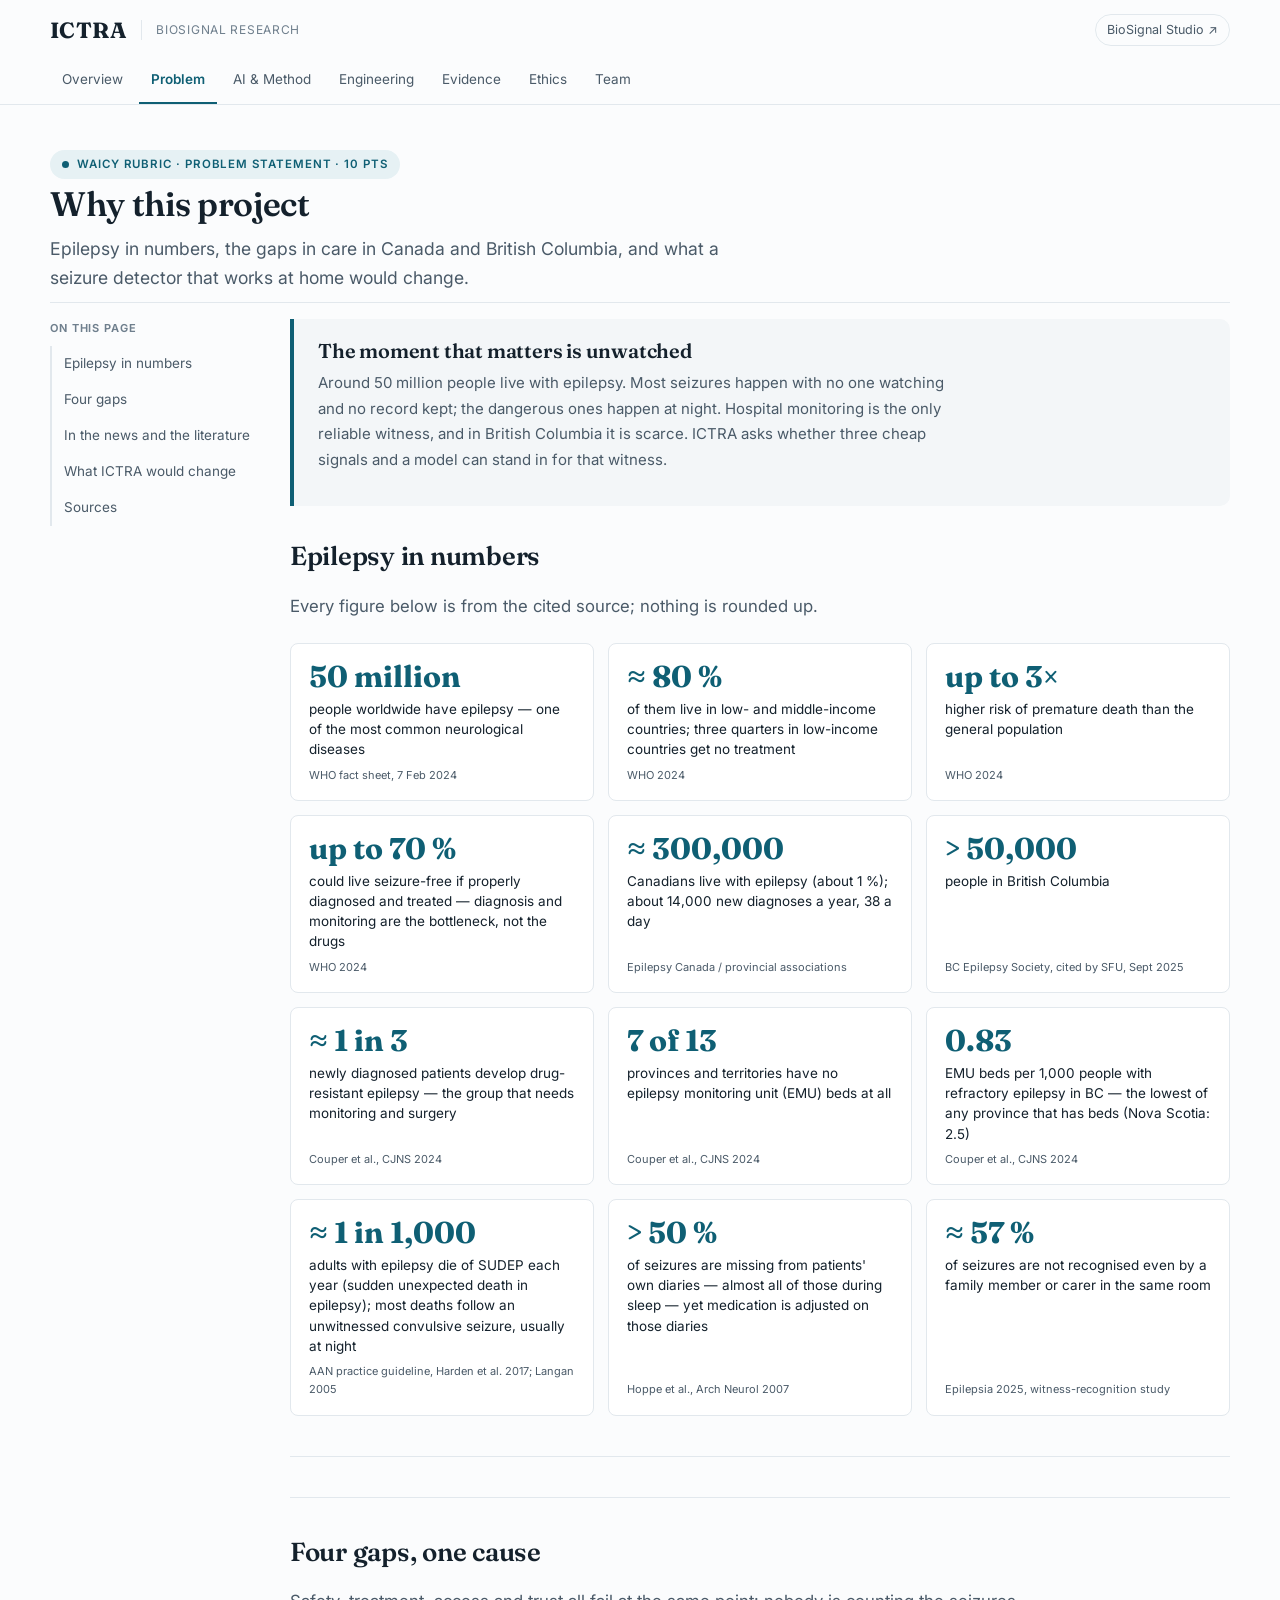
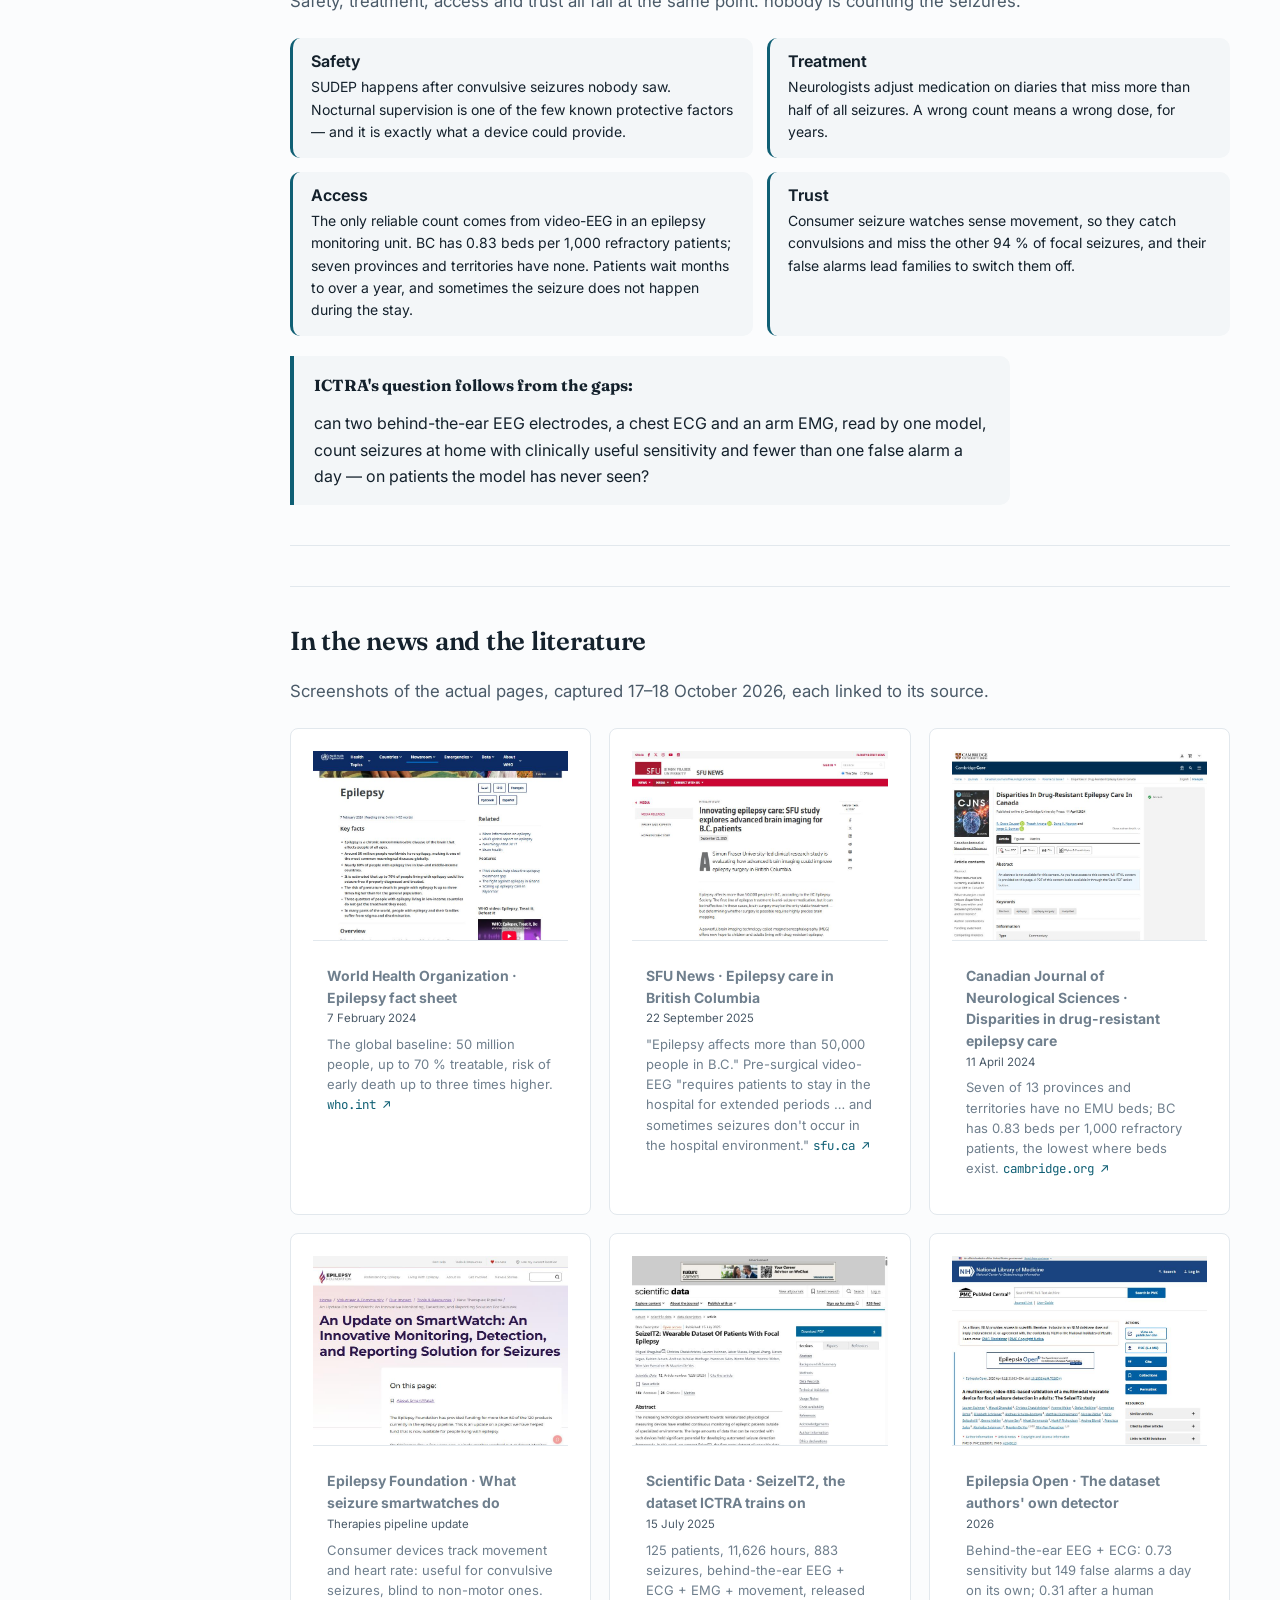
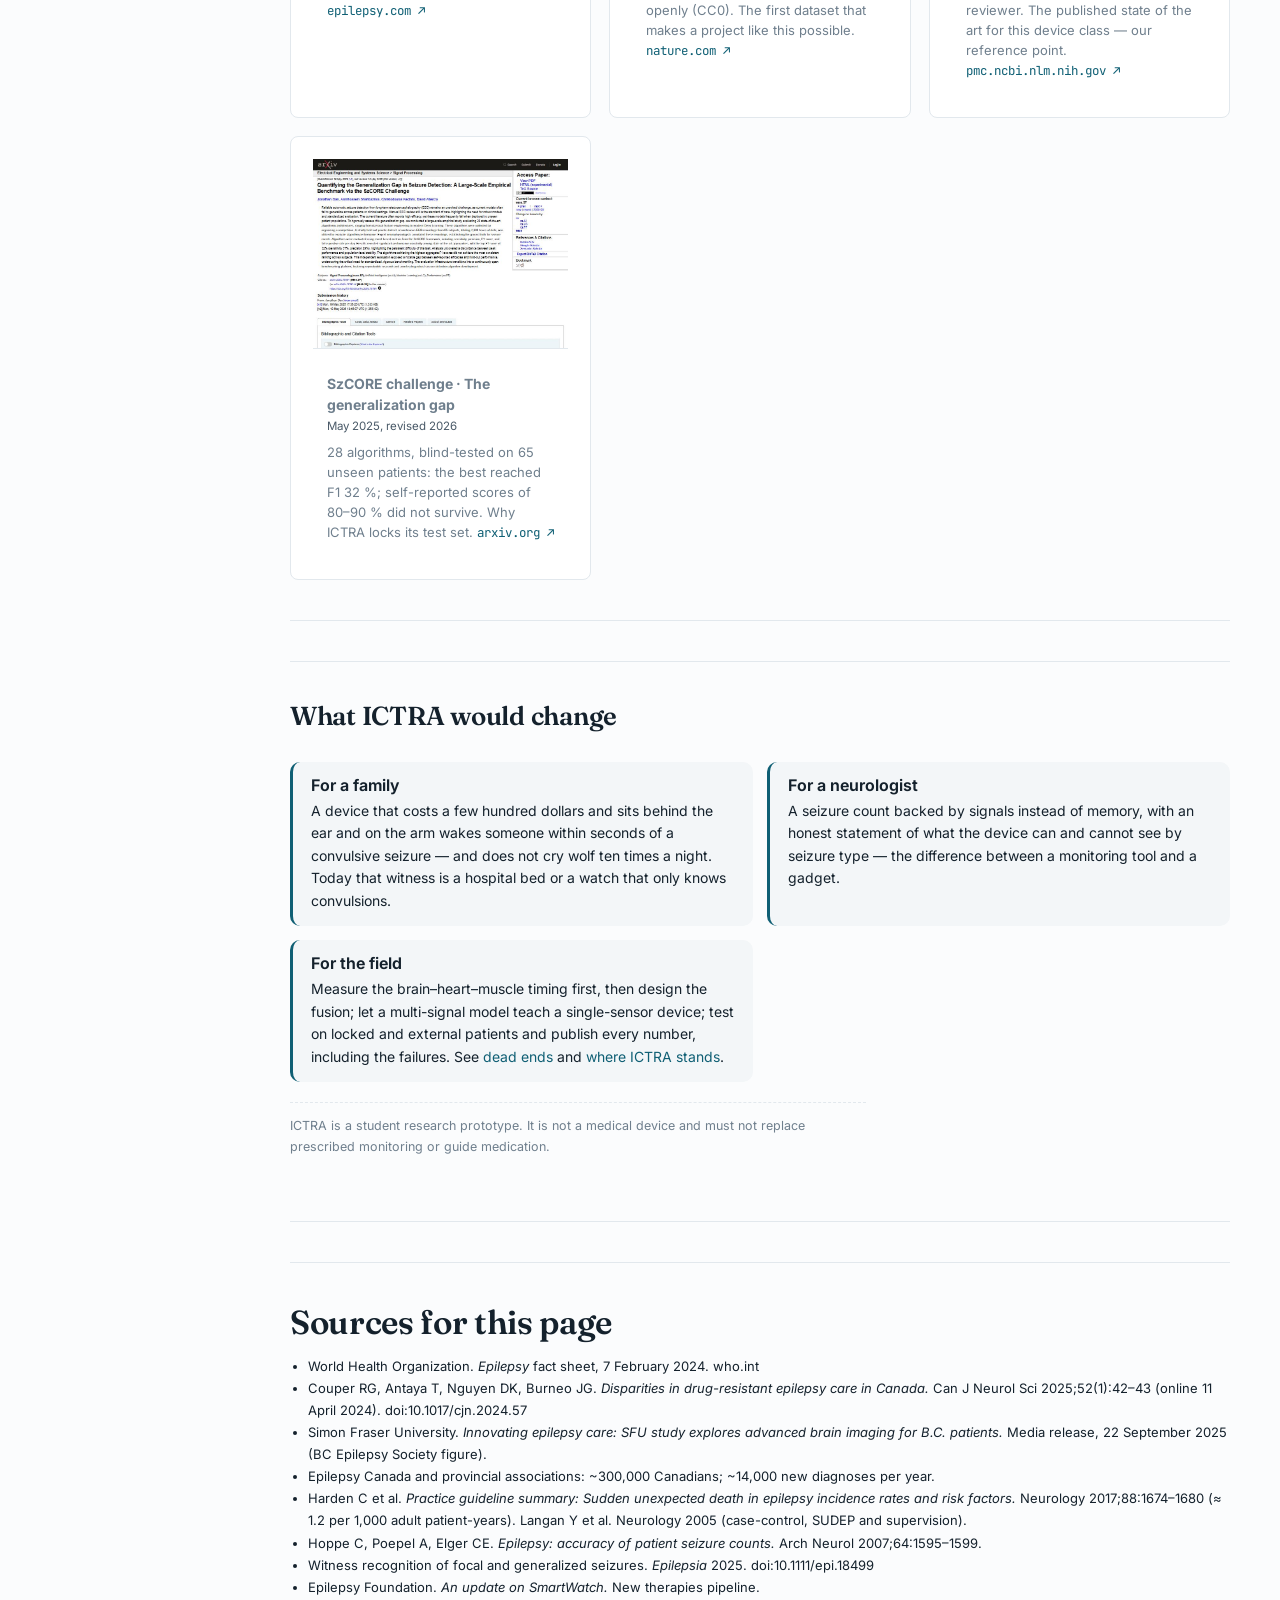
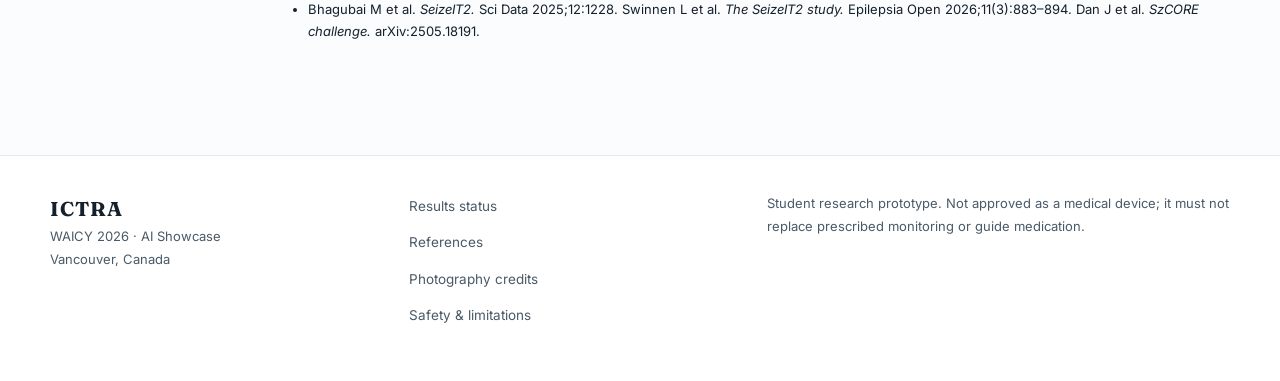
==== background.html @ e7a68065 "ICTRA research site - 18 Oct 2026" ====
<!doctype html><html lang="en" data-theme="light"><head><meta charset="utf-8"><meta name="viewport" content="width=device-width,initial-scale=1"><title>Background | ICTRA Research</title><meta name="description" content="Epilepsy in numbers, the gaps in care, and why a student team built a wearable seizure detector."><link rel="stylesheet" href="source.css"><link rel="stylesheet" href="research-layout.css?v=20261018b"><link rel="preconnect" href="https://fonts.googleapis.com"><link rel="preconnect" href="https://fonts.gstatic.com" crossorigin><link rel="stylesheet" href="https://fonts.googleapis.com/css2?family=Fraunces:opsz,wght@9..144,500;9..144,600;9..144,700&family=Inter:wght@400;500;600;700&family=JetBrains+Mono:wght@400;500&display=swap"><link rel="stylesheet" href="ictra-theme.css?v=20261018b"><link rel="icon" href="data:image/svg+xml,%3Csvg xmlns=%27http://www.w3.org/2000/svg%27 viewBox=%270 0 32 32%27%3E%3Crect width=%2732%27 height=%2732%27 rx=%276%27 fill=%27%230d6c86%27/%3E%3Cpolyline points=%274,18 9,18 12,10 15,24 18,14 21,18 28,18%27 fill=%27none%27 stroke=%27%23fff%27 stroke-width=%272.4%27 stroke-linejoin=%27round%27 stroke-linecap=%27round%27/%3E%3C/svg%3E"><meta name="theme-color" content="#0d6c86"><meta property="og:title" content="Background | ICTRA Research"><meta property="og:description" content="Epilepsy in numbers, the gaps in care, and why a student team built a wearable seizure detector."><meta property="og:type" content="website"></head><body><a class="skip-link" href="#main">Skip to content</a><header class="site-header"><div class="site-wrap masthead"><a href="index.html" class="site-brand">ICTRA<span>Biosignal Research</span></a><a class="repo-link" href="https://github.com/AICAllenZhou/biosignal-studio" target="_blank" rel="noopener">BioSignal Studio ↗</a><button class="menu-toggle" aria-expanded="false" aria-controls="primary-nav">Menu</button></div><nav id="primary-nav" class="primary-nav" aria-label="Main navigation"><div class="site-wrap"><a href="index.html">Overview</a><a href="background.html" aria-current="page">Problem</a><a href="science.html">AI & Method</a><a href="system.html">Engineering</a><a href="evidence.html">Evidence</a><a href="safety.html">Ethics</a><a href="team.html">Team</a></div></nav></header><main id="main"><div class="site-wrap page-heading"><div class="breadcrumb"><a href="index.html">ICTRA</a> / Background</div><span class="rubric-tag">WAICY rubric · Problem Statement · 10 pts</span><h1>Why this project</h1><p>Epilepsy in numbers, the gaps in care in Canada and British Columbia, and what a seizure detector that works at home would change.</p></div>
<div class="site-wrap document-layout"><aside class="contents"><nav aria-label="On this page"><p>On this page</p><a href="#numbers">Epilepsy in numbers</a><a href="#gaps">Four gaps</a><a href="#news">In the news and the literature</a><a href="#meaning">What ICTRA would change</a><a href="#bg-sources">Sources</a></nav></aside>
<div class="document-content">
<aside class="page-brief"><h2>The moment that matters is unwatched</h2><p>Around 50 million people live with epilepsy. Most seizures happen with no one watching and no record kept; the dangerous ones happen at night. Hospital monitoring is the only reliable witness, and in British Columbia it is scarce. ICTRA asks whether three cheap signals and a model can stand in for that witness.</p></aside>

<section class="research-section" id="numbers"><div class="wrap">
<div class="sec-head"><h2>Epilepsy in numbers</h2><p class="lead">Every figure below is from the cited source; nothing is rounded up.</p></div>
<div class="bg-stats">
<div class="bg-stat"><b>50 million</b><span>people worldwide have epilepsy — one of the most common neurological diseases</span><small>WHO fact sheet, 7 Feb 2024</small></div>
<div class="bg-stat"><b>≈ 80 %</b><span>of them live in low- and middle-income countries; three quarters in low-income countries get no treatment</span><small>WHO 2024</small></div>
<div class="bg-stat"><b>up to 3×</b><span>higher risk of premature death than the general population</span><small>WHO 2024</small></div>
<div class="bg-stat"><b>up to 70 %</b><span>could live seizure-free if properly diagnosed and treated — diagnosis and monitoring are the bottleneck, not the drugs</span><small>WHO 2024</small></div>
<div class="bg-stat"><b>≈ 300,000</b><span>Canadians live with epilepsy (about 1 %); about 14,000 new diagnoses a year, 38 a day</span><small>Epilepsy Canada / provincial associations</small></div>
<div class="bg-stat"><b>&gt; 50,000</b><span>people in British Columbia</span><small>BC Epilepsy Society, cited by SFU, Sept 2025</small></div>
<div class="bg-stat"><b>≈ 1 in 3</b><span>newly diagnosed patients develop drug-resistant epilepsy — the group that needs monitoring and surgery</span><small>Couper et al., CJNS 2024</small></div>
<div class="bg-stat"><b>7 of 13</b><span>provinces and territories have no epilepsy monitoring unit (EMU) beds at all</span><small>Couper et al., CJNS 2024</small></div>
<div class="bg-stat"><b>0.83</b><span>EMU beds per 1,000 people with refractory epilepsy in BC — the lowest of any province that has beds (Nova Scotia: 2.5)</span><small>Couper et al., CJNS 2024</small></div>
<div class="bg-stat"><b>≈ 1 in 1,000</b><span>adults with epilepsy die of SUDEP each year (sudden unexpected death in epilepsy); most deaths follow an unwitnessed convulsive seizure, usually at night</span><small>AAN practice guideline, Harden et al. 2017; Langan 2005</small></div>
<div class="bg-stat"><b>&gt; 50 %</b><span>of seizures are missing from patients' own diaries — almost all of those during sleep — yet medication is adjusted on those diaries</span><small>Hoppe et al., Arch Neurol 2007</small></div>
<div class="bg-stat"><b>≈ 57 %</b><span>of seizures are not recognised even by a family member or carer in the same room</span><small>Epilepsia 2025, witness-recognition study</small></div>
</div>
</div></section>

<section class="research-section" id="gaps"><div class="wrap">
<div class="sec-head"><h2>Four gaps, one cause</h2><p class="lead">Safety, treatment, access and trust all fail at the same point: nobody is counting the seizures.</p></div>
<div class="gap-grid">
<article><h3>Safety</h3><p>SUDEP happens after convulsive seizures nobody saw. Nocturnal supervision is one of the few known protective factors — and it is exactly what a device could provide.</p></article>
<article><h3>Treatment</h3><p>Neurologists adjust medication on diaries that miss more than half of all seizures. A wrong count means a wrong dose, for years.</p></article>
<article><h3>Access</h3><p>The only reliable count comes from video-EEG in an epilepsy monitoring unit. BC has 0.83 beds per 1,000 refractory patients; seven provinces and territories have none. Patients wait months to over a year, and sometimes the seizure does not happen during the stay.</p></article>
<article><h3>Trust</h3><p>Consumer seizure watches sense movement, so they catch convulsions and miss the other 94 % of focal seizures, and their false alarms lead families to switch them off.</p></article>
</div>
<p class="callout" style="margin-top:20px"><b>ICTRA's question follows from the gaps:</b> can two behind-the-ear EEG electrodes, a chest ECG and an arm EMG, read by one model, count seizures at home with clinically useful sensitivity and fewer than one false alarm a day — on patients the model has never seen?</p>
</div></section>

<section class="research-section" id="news"><div class="wrap">
<div class="sec-head"><h2>In the news and the literature</h2><p class="lead">Screenshots of the actual pages, captured 17–18 October 2026, each linked to its source.</p></div>
<div class="news-grid">
<figure class="news-card"><a href="https://www.who.int/news-room/fact-sheets/detail/epilepsy" target="_blank" rel="noopener"><img src="assets/web/news/who-key-facts.jpg" width="800" height="608" loading="lazy" alt="WHO epilepsy fact sheet key facts: 50 million people, 80% in low- and middle-income countries, up to 70% could be seizure-free, death risk up to three times higher"></a><figcaption><b>World Health Organization · Epilepsy fact sheet</b><span>7 February 2024</span><p>The global baseline: 50 million people, up to 70 % treatable, risk of early death up to three times higher. <a href="https://www.who.int/news-room/fact-sheets/detail/epilepsy" target="_blank" rel="noopener">who.int ↗</a></p></figcaption></figure>
<figure class="news-card"><a href="https://www.sfu.ca/sfunews/media/media-releases/2025/09/innovating-epilepsy-care--sfu-study-explores-advanced-brain-imag.html" target="_blank" rel="noopener"><img src="assets/web/news/sfu-bc-epilepsy-2025.jpg" width="800" height="608" loading="lazy" alt="SFU News, 22 September 2025: Innovating epilepsy care, more than 50,000 people in B.C. have epilepsy"></a><figcaption><b>SFU News · Epilepsy care in British Columbia</b><span>22 September 2025</span><p>"Epilepsy affects more than 50,000 people in B.C." Pre-surgical video-EEG "requires patients to stay in the hospital for extended periods … and sometimes seizures don't occur in the hospital environment." <a href="https://www.sfu.ca/sfunews/media/media-releases/2025/09/innovating-epilepsy-care--sfu-study-explores-advanced-brain-imag.html" target="_blank" rel="noopener">sfu.ca ↗</a></p></figcaption></figure>
<figure class="news-card"><a href="https://www.cambridge.org/core/journals/canadian-journal-of-neurological-sciences/article/disparities-in-drugresistant-epilepsy-care-in-canada/730D98C62CE2237D6F714D9AC54ECFB6" target="_blank" rel="noopener"><img src="assets/web/news/cjns-disparities-2024.jpg" width="800" height="608" loading="lazy" alt="Canadian Journal of Neurological Sciences, April 2024: Disparities in Drug-Resistant Epilepsy Care in Canada"></a><figcaption><b>Canadian Journal of Neurological Sciences · Disparities in drug-resistant epilepsy care</b><span>11 April 2024</span><p>Seven of 13 provinces and territories have no EMU beds; BC has 0.83 beds per 1,000 refractory patients, the lowest where beds exist. <a href="https://www.cambridge.org/core/journals/canadian-journal-of-neurological-sciences/article/disparities-in-drugresistant-epilepsy-care-in-canada/730D98C62CE2237D6F714D9AC54ECFB6" target="_blank" rel="noopener">cambridge.org ↗</a></p></figcaption></figure>
<figure class="news-card"><a href="https://www.epilepsy.com/make-difference/research-and-new-therapies/digital-tools/new-therapies-pipeline/update-smartwatch" target="_blank" rel="noopener"><img src="assets/web/news/epilepsy-foundation-smartwatch.jpg" width="800" height="608" loading="lazy" alt="Epilepsy Foundation page: An update on SmartWatch, an innovative monitoring, detection and reporting solution for seizures"></a><figcaption><b>Epilepsy Foundation · What seizure smartwatches do</b><span>Therapies pipeline update</span><p>Consumer devices track movement and heart rate: useful for convulsive seizures, blind to non-motor ones. <a href="https://www.epilepsy.com/make-difference/research-and-new-therapies/digital-tools/new-therapies-pipeline/update-smartwatch" target="_blank" rel="noopener">epilepsy.com ↗</a></p></figcaption></figure>
<figure class="news-card"><a href="https://www.nature.com/articles/s41597-025-05580-x" target="_blank" rel="noopener"><img src="assets/web/news/nature-seizeit2-2025.jpg" width="800" height="600" loading="lazy" alt="Scientific Data, 15 July 2025: SeizeIT2, Wearable Dataset of Patients with Focal Epilepsy"></a><figcaption><b>Scientific Data · SeizeIT2, the dataset ICTRA trains on</b><span>15 July 2025</span><p>125 patients, 11,626 hours, 883 seizures, behind-the-ear EEG + ECG + EMG + movement, released openly (CC0). The first dataset that makes a project like this possible. <a href="https://www.nature.com/articles/s41597-025-05580-x" target="_blank" rel="noopener">nature.com ↗</a></p></figcaption></figure>
<figure class="news-card"><a href="https://pmc.ncbi.nlm.nih.gov/articles/PMC13238671/" target="_blank" rel="noopener"><img src="assets/web/news/epilepsia-open-seizeit2-study-2026.jpg" width="800" height="608" loading="lazy" alt="Epilepsia Open 2026: multicenter video-EEG-based validation of a multimodal wearable device for focal seizure detection, the SeizeIT2 study"></a><figcaption><b>Epilepsia Open · The dataset authors' own detector</b><span>2026</span><p>Behind-the-ear EEG + ECG: 0.73 sensitivity but 149 false alarms a day on its own; 0.31 after a human reviewer. The published state of the art for this device class — our reference point. <a href="https://pmc.ncbi.nlm.nih.gov/articles/PMC13238671/" target="_blank" rel="noopener">pmc.ncbi.nlm.nih.gov ↗</a></p></figcaption></figure>
<figure class="news-card"><a href="https://arxiv.org/abs/2505.18191" target="_blank" rel="noopener"><img src="assets/web/news/szcore-challenge-2025.jpg" width="800" height="608" loading="lazy" alt="arXiv 2505.18191: Quantifying the Generalization Gap in Seizure Detection, SzCORE Challenge"></a><figcaption><b>SzCORE challenge · The generalization gap</b><span>May 2025, revised 2026</span><p>28 algorithms, blind-tested on 65 unseen patients: the best reached F1 32 %; self-reported scores of 80–90 % did not survive. Why ICTRA locks its test set. <a href="https://arxiv.org/abs/2505.18191" target="_blank" rel="noopener">arxiv.org ↗</a></p></figcaption></figure>
</div>
</div></section>

<section class="research-section" id="meaning"><div class="wrap">
<div class="sec-head"><h2>What ICTRA would change</h2></div>
<div class="gap-grid">
<article><h3>For a family</h3><p>A device that costs a few hundred dollars and sits behind the ear and on the arm wakes someone within seconds of a convulsive seizure — and does not cry wolf ten times a night. Today that witness is a hospital bed or a watch that only knows convulsions.</p></article>
<article><h3>For a neurologist</h3><p>A seizure count backed by signals instead of memory, with an honest statement of what the device can and cannot see by seizure type — the difference between a monitoring tool and a gadget.</p></article>
<article><h3>For the field</h3><p>Measure the brain–heart–muscle timing first, then design the fusion; let a multi-signal model teach a single-sensor device; test on locked and external patients and publish every number, including the failures. See <a href="evidence.html#negative">dead ends</a> and <a href="index.html#landscape">where ICTRA stands</a>.</p></article>
</div>
<p class="source-note">ICTRA is a student research prototype. It is not a medical device and must not replace prescribed monitoring or guide medication.</p>
</div></section>

<section class="research-section" id="bg-sources"><div class="wrap"><h2>Sources for this page</h2>
<ul class="bg-sources">
<li>World Health Organization. <em>Epilepsy</em> fact sheet, 7 February 2024. who.int</li>
<li>Couper RG, Antaya T, Nguyen DK, Burneo JG. <em>Disparities in drug-resistant epilepsy care in Canada.</em> Can J Neurol Sci 2025;52(1):42–43 (online 11 April 2024). doi:10.1017/cjn.2024.57</li>
<li>Simon Fraser University. <em>Innovating epilepsy care: SFU study explores advanced brain imaging for B.C. patients.</em> Media release, 22 September 2025 (BC Epilepsy Society figure).</li>
<li>Epilepsy Canada and provincial associations: ~300,000 Canadians; ~14,000 new diagnoses per year.</li>
<li>Harden C et al. <em>Practice guideline summary: Sudden unexpected death in epilepsy incidence rates and risk factors.</em> Neurology 2017;88:1674–1680 (≈ 1.2 per 1,000 adult patient-years). Langan Y et al. Neurology 2005 (case-control, SUDEP and supervision).</li>
<li>Hoppe C, Poepel A, Elger CE. <em>Epilepsy: accuracy of patient seizure counts.</em> Arch Neurol 2007;64:1595–1599.</li>
<li>Witness recognition of focal and generalized seizures. <em>Epilepsia</em> 2025. doi:10.1111/epi.18499</li>
<li>Epilepsy Foundation. <em>An update on SmartWatch.</em> New therapies pipeline.</li>
<li>Bhagubai M et al. <em>SeizeIT2.</em> Sci Data 2025;12:1228. Swinnen L et al. <em>The SeizeIT2 study.</em> Epilepsia Open 2026;11(3):883–894. Dan J et al. <em>SzCORE challenge.</em> arXiv:2505.18191.</li>
</ul></div></section>
</div></div>
</main><footer class="site-footer"><div class="site-wrap"><div><b>ICTRA</b><p>WAICY 2026 · AI Showcase<br>Vancouver, Canada</p></div><div><a href="evidence.html#results">Results status</a><a href="evidence.html#references">References</a><a href="evidence.html#image-credits">Photography credits</a><a href="safety.html">Safety & limitations</a></div><p>Student research prototype. Not approved as a medical device; it must not replace prescribed monitoring or guide medication.</p></div></footer><script src="research.js"></script><script src="navigation.js"></script></body></html>
---- source.css ----
/* Layout concept: a clinical "chart recorder" page — a full-width signal strip up top, then a single 1080px column where
   each section pairs a short argument with one exhibit (chart or diagram). Three fixed signal colours carry EEG/ECG/EMG
   identity everywhere; a single deep teal is the page accent; alert red is reserved for the alarm state. */
:root{
  --bg:#f4f6f8; --surface:#ffffff; --surface-2:#eaeef2; --ink:#131a22; --ink-2:#46515e; --muted:#7c8794; --line:#dde3ea;
  --accent:#0d6c86; --accent-ink:#ffffff; --accent-soft:#dcedf3;
  --eeg:#2a78d6; --ecg:#eb6834; --emg:#1baf7a; --alert:#d03b3b; --good:#0ca30c; --grid:#e4e8ed; --axis:#b9c2cc;
  --display:"Instrument Sans",system-ui,-apple-system,"Segoe UI",sans-serif;
  --body:"IBM Plex Sans",system-ui,-apple-system,"Segoe UI",sans-serif;
  --mono:"IBM Plex Mono",ui-monospace,SFMono-Regular,Menlo,monospace;
  --shadow:0 1px 2px rgba(19,26,34,.06),0 8px 24px -12px rgba(19,26,34,.18);
}
@media (prefers-color-scheme: dark){
  :root:not([data-theme="light"]){
    --bg:#0e1116; --surface:#161a21; --surface-2:#1e242c; --ink:#eef2f6; --ink-2:#b6c0cb; --muted:#7f8a97; --line:#273039;
    --accent:#3fb6d8; --accent-ink:#06202a; --accent-soft:#12303a;
    --eeg:#3987e5; --ecg:#d95926; --emg:#199e70; --alert:#e66767; --good:#2fbf2f; --grid:#242b34; --axis:#3a434e;
    --shadow:0 1px 2px rgba(0,0,0,.4),0 10px 28px -14px rgba(0,0,0,.6);
    color-scheme:dark;
  }
}
:root[data-theme="dark"]{
  --bg:#0e1116; --surface:#161a21; --surface-2:#1e242c; --ink:#eef2f6; --ink-2:#b6c0cb; --muted:#7f8a97; --line:#273039;
  --accent:#3fb6d8; --accent-ink:#06202a; --accent-soft:#12303a;
  --eeg:#3987e5; --ecg:#d95926; --emg:#199e70; --alert:#e66767; --good:#2fbf2f; --grid:#242b34; --axis:#3a434e;
  --shadow:0 1px 2px rgba(0,0,0,.4),0 10px 28px -14px rgba(0,0,0,.6);
  color-scheme:dark;
}
*{box-sizing:border-box}
html{scroll-behavior:smooth}
@media (prefers-reduced-motion:reduce){html{scroll-behavior:auto}}
body{margin:0;background:var(--bg);color:var(--ink);font-family:var(--body);font-size:16px;line-height:1.55;-webkit-font-smoothing:antialiased}
body::before{content:"";position:fixed;inset:0 0 auto;height:env(safe-area-inset-top,0px);z-index:10;background:var(--bg)}
a{color:var(--accent);text-decoration:none}
a:hover{text-decoration:underline}
:focus-visible{outline:2px solid var(--accent);outline-offset:2px;border-radius:4px}
h1,h2,h3,h4{font-family:var(--display);line-height:1.12;margin:0;text-wrap:balance;letter-spacing:-.01em}
h1{font-size:clamp(2.1rem,5vw,3.6rem);font-weight:600}
h2{font-size:clamp(1.6rem,3.2vw,2.3rem);font-weight:600}
h3{font-size:1.2rem;font-weight:600}
p{margin:0}
.wrap{max-width:1080px;margin:0 auto;padding-left:max(16px,env(safe-area-inset-left,0px));padding-right:max(16px,env(safe-area-inset-right,0px))}
.eyebrow{font-family:var(--mono);font-size:.74rem;letter-spacing:.12em;text-transform:uppercase;color:var(--accent);font-weight:500}
.lead{font-size:1.12rem;color:var(--ink-2);max-width:62ch}
.muted{color:var(--muted)}
.small{font-size:.86rem}
.mono{font-family:var(--mono)}
.tabular{font-variant-numeric:tabular-nums}
section{padding-block:72px;border-top:1px solid var(--line)}
section:first-of-type{border-top:0}
.sec-head{display:grid;gap:12px;max-width:760px;margin-bottom:36px}
.sec-head .rubric{display:inline-flex;align-items:center;gap:8px;font-family:var(--mono);font-size:.74rem;color:var(--ink-2);background:var(--surface-2);border-radius:999px;padding:4px 10px;width:max-content}
.sec-head .rubric b{color:var(--accent);font-weight:600}
.grid{display:grid;gap:20px}
.g2{grid-template-columns:repeat(2,minmax(0,1fr))}
.g3{grid-template-columns:repeat(3,minmax(0,1fr))}
.g4{grid-template-columns:repeat(4,minmax(0,1fr))}
@media (max-width:900px){.g3,.g4{grid-template-columns:repeat(2,minmax(0,1fr))}}
@media (max-width:620px){.g2,.g3,.g4{grid-template-columns:1fr}}
.grid>*{min-width:0}
.card{background:var(--surface);border:1px solid var(--line);border-radius:14px;padding:22px}
.card h3{margin-bottom:8px}
.card p{color:var(--ink-2)}
figure{margin:0;background:var(--surface);border:1px solid var(--line);border-radius:14px;padding:20px;overflow:hidden}
figure svg{display:block;max-width:100%;height:auto}
figcaption{margin-top:12px;font-size:.88rem;color:var(--ink-2)}
figure.photo{padding:0}
figure.photo img{display:block;width:100%;height:auto;max-width:100%;border-radius:14px 14px 0 0}
figure.photo figcaption{padding:12px 20px 16px;margin:0}
figcaption a{font-family:var(--mono);font-size:.78rem}
.scroll-x{overflow-x:auto}
table{width:100%;border-collapse:collapse;font-size:.92rem}
th,td{text-align:left;padding:10px 12px;border-bottom:1px solid var(--line);vertical-align:top}
th{font-family:var(--mono);font-size:.72rem;letter-spacing:.08em;text-transform:uppercase;color:var(--muted);font-weight:500}
td:first-child{font-weight:500}
.sig{display:inline-block;width:10px;height:10px;border-radius:3px;vertical-align:middle;margin-right:6px}
.sig.eeg{background:var(--eeg)}.sig.ecg{background:var(--ecg)}.sig.emg{background:var(--emg)}
.tag{display:inline-block;font-family:var(--mono);font-size:.7rem;letter-spacing:.06em;text-transform:uppercase;padding:3px 8px;border-radius:6px;background:var(--surface-2);color:var(--ink-2)}
.tag.eeg{color:var(--eeg)}.tag.ecg{color:var(--ecg)}.tag.emg{color:var(--emg)}
.tbd{font-family:var(--mono);font-size:.78rem;color:var(--alert);background:color-mix(in srgb,var(--alert) 10%,transparent);padding:2px 6px;border-radius:5px}

/* nav */
.nav{position:sticky;top:env(safe-area-inset-top,0px);z-index:20;background:color-mix(in srgb,var(--bg) 86%,transparent);backdrop-filter:blur(10px);border-bottom:1px solid var(--line)}
.nav .wrap{display:flex;align-items:center;gap:18px;height:56px}
.brand{display:flex;align-items:center;gap:10px;font-family:var(--display);font-weight:700;font-size:1.05rem;color:var(--ink);letter-spacing:.02em}
.brand .mark{width:26px;height:26px;border-radius:7px;background:var(--accent);display:grid;place-items:center}
.brand .mark svg{width:18px;height:18px}
.nav nav{margin-left:auto;display:flex;gap:4px;overflow-x:auto;scrollbar-width:none;min-width:0;flex:0 1 auto}
.nav nav::-webkit-scrollbar{display:none}
.nav nav a{font-size:.84rem;color:var(--ink-2);padding:6px 10px;border-radius:8px;white-space:nowrap}
.nav nav a:hover{background:var(--surface-2);text-decoration:none;color:var(--ink)}

/* hero */
.hero{padding-block:56px 48px}
.hero-grid{display:grid;grid-template-columns:1.1fr .9fr;gap:40px;align-items:end}
@media (max-width:860px){.hero-grid{grid-template-columns:1fr}}
.hero h1 span{color:var(--accent)}
.hero .cta{display:flex;flex-wrap:wrap;gap:10px;margin-top:22px}
.btn{display:inline-flex;align-items:center;gap:8px;padding:10px 16px;border-radius:10px;font-weight:600;font-size:.92rem;border:1px solid var(--line);background:var(--surface);color:var(--ink)}
.btn:hover{text-decoration:none;border-color:var(--accent)}
.btn.primary{background:var(--accent);color:var(--accent-ink);border-color:var(--accent)}
.hero-meta{display:flex;flex-wrap:wrap;gap:8px 18px;margin-top:18px;font-family:var(--mono);font-size:.76rem;color:var(--muted)}
.stats{display:grid;grid-template-columns:repeat(3,minmax(0,1fr));gap:14px}
@media (max-width:480px){.stats{grid-template-columns:1fr}}
.stat{background:var(--surface);border:1px solid var(--line);border-radius:14px;padding:16px 18px}
.stat b{display:block;font-family:var(--display);font-size:2rem;font-weight:600;letter-spacing:-.02em;line-height:1}
.stat span{display:block;margin-top:8px;font-size:.84rem;color:var(--ink-2)}
.stat a{font-family:var(--mono);font-size:.7rem}

/* signal strip */
.strip{margin-top:44px;background:var(--surface);border:1px solid var(--line);border-radius:16px;box-shadow:var(--shadow);overflow:hidden}
.strip-head{display:flex;flex-wrap:wrap;align-items:center;gap:10px 18px;padding:12px 18px;border-bottom:1px solid var(--line);font-family:var(--mono);font-size:.74rem;color:var(--ink-2)}
.strip-head .state{margin-left:auto;display:inline-flex;align-items:center;gap:8px;font-weight:500}
.strip-head .dot{width:9px;height:9px;border-radius:50%;background:var(--good)}
.strip-head .state.alert .dot{background:var(--alert);box-shadow:0 0 0 4px color-mix(in srgb,var(--alert) 25%,transparent)}
.strip-head .state.alert{color:var(--alert)}
.strip canvas{display:block;width:100%;height:auto}
.strip-foot{display:grid;grid-template-columns:auto 1fr auto;align-items:center;gap:14px;padding:12px 18px;border-top:1px solid var(--line);font-family:var(--mono);font-size:.74rem;color:var(--ink-2)}
.pbar{height:8px;background:var(--surface-2);border-radius:999px;overflow:hidden;position:relative}
.pbar i{position:absolute;inset:0 auto 0 0;width:4%;background:var(--accent);border-radius:999px;transition:width .3s linear}
.pbar s{position:absolute;top:-3px;bottom:-3px;left:70%;width:2px;background:var(--alert);opacity:.7}
.strip-foot b{font-weight:500;color:var(--ink);min-width:7ch;text-align:right}

/* news */
.news{display:grid;grid-template-columns:repeat(3,minmax(0,1fr));gap:16px}
@media (max-width:900px){.news{grid-template-columns:repeat(2,minmax(0,1fr))}}
@media (max-width:600px){.news{grid-template-columns:1fr}}
.news a.item{display:flex;flex-direction:column;gap:10px;background:var(--surface);border:1px solid var(--line);border-radius:14px;padding:18px;color:var(--ink);min-height:100%}
.news a.item:hover{text-decoration:none;border-color:var(--accent)}
.news .src{display:flex;justify-content:space-between;gap:10px;font-family:var(--mono);font-size:.7rem;color:var(--muted);text-transform:uppercase;letter-spacing:.06em}
.news .fig{font-family:var(--display);font-size:1.7rem;font-weight:600;letter-spacing:-.02em;line-height:1}
.news .fig small{font-size:.9rem;font-weight:500;color:var(--ink-2);letter-spacing:0;margin-left:6px}
.news h3{font-size:1rem;font-weight:600}
.news p{font-size:.9rem;color:var(--ink-2)}
.news .more{margin-top:auto;font-family:var(--mono);font-size:.74rem;color:var(--accent)}

/* steps */
.steps{counter-reset:s;display:grid;gap:12px}
.step{display:grid;grid-template-columns:44px 1fr;gap:2px 14px;background:var(--surface);border:1px solid var(--line);border-radius:12px;padding:14px 16px}
.step::before{counter-increment:s;content:counter(s,decimal-leading-zero);font-family:var(--mono);color:var(--accent);font-size:.9rem;padding-top:3px;grid-row:1/3}
.step b,.step span{grid-column:2}
.design-grid{display:grid;grid-template-columns:1fr 1fr 1fr 340px;gap:20px;align-items:start}
@media (max-width:1000px){.design-grid{grid-template-columns:1fr 1fr}}
@media (max-width:620px){.design-grid{grid-template-columns:1fr}}
.step b{display:block;font-family:var(--display);font-weight:600;margin-bottom:2px}
.step span{color:var(--ink-2);font-size:.94rem}

/* big ideas */
.ideas{display:grid;grid-template-columns:repeat(5,minmax(0,1fr));gap:12px}
@media (max-width:1000px){.ideas{grid-template-columns:repeat(3,minmax(0,1fr))}}
@media (max-width:640px){.ideas{grid-template-columns:1fr}}
.idea{background:var(--surface);border:1px solid var(--line);border-radius:12px;padding:16px}
.idea .n{font-family:var(--mono);color:var(--accent);font-size:.72rem;letter-spacing:.1em}
.idea h4{font-family:var(--display);font-size:1rem;margin:6px 0 8px}
.idea p{font-size:.88rem;color:var(--ink-2)}

/* kofn */
.kofn{display:flex;flex-wrap:wrap;gap:6px;align-items:flex-end}
.kofn .w{width:46px;text-align:center;font-family:var(--mono);font-size:.7rem;color:var(--ink-2)}
.kofn .w i{display:block;height:54px;border-radius:6px;background:var(--surface-2);position:relative;margin-bottom:4px;overflow:hidden}
.kofn .w i b{position:absolute;left:0;right:0;bottom:0;background:var(--eeg);opacity:.55}
.kofn .w.hit i b{background:var(--accent);opacity:1}
.kofn .w.alert i{outline:2px solid var(--alert)}
.kofn .thr{width:100%;font-family:var(--mono);font-size:.72rem;color:var(--muted)}

/* phone mock */
.phone{width:min(300px,100%);margin:0 auto;background:var(--ink);border-radius:30px;padding:12px;box-shadow:var(--shadow)}
.phone .scr{background:var(--surface);border-radius:20px;padding:18px 16px;min-height:380px;display:flex;flex-direction:column;gap:12px}
.phone .time{font-family:var(--mono);font-size:.72rem;color:var(--muted);display:flex;justify-content:space-between}
.phone .notif{border:1px solid var(--line);border-left:4px solid var(--alert);border-radius:12px;padding:12px}
.phone .notif b{display:block;font-family:var(--display);font-size:1rem}
.phone .notif span{font-size:.84rem;color:var(--ink-2)}
.phone .elapsed{font-family:var(--display);font-size:2.4rem;font-weight:600;letter-spacing:-.02em;text-align:center;margin-top:6px}
.phone .mini{display:grid;gap:6px}
.phone .mini div{height:26px;border-radius:6px;background:var(--surface-2);position:relative;overflow:hidden}
.phone .mini svg{position:absolute;inset:0;width:100%;height:100%}
.phone .ack{margin-top:auto;background:var(--accent);color:var(--accent-ink);text-align:center;border-radius:12px;padding:12px;font-weight:600}
.phone .snooze{text-align:center;font-size:.8rem;color:var(--muted)}

/* ethics */
.err{display:grid;grid-template-columns:1fr 1fr;gap:16px}
@media (max-width:700px){.err{grid-template-columns:1fr}}
.err .card{border-top:4px solid var(--alert)}
.err .card.fp{border-top-color:var(--ecg)}
.err dl{margin:10px 0 0;display:grid;grid-template-columns:auto 1fr;gap:6px 12px;font-size:.9rem}
.err dt{font-family:var(--mono);font-size:.7rem;letter-spacing:.08em;text-transform:uppercase;color:var(--muted);padding-top:3px}
.err dd{margin:0;color:var(--ink-2)}

/* results placeholder */
.soon{border:1px dashed var(--axis);border-radius:14px;padding:28px;background:transparent;display:grid;gap:18px}
.soon .frames{display:grid;grid-template-columns:repeat(3,minmax(0,1fr));gap:14px}
@media (max-width:800px){.soon .frames{grid-template-columns:1fr}}
.soon .frame{aspect-ratio:4/3;max-width:100%;border:1px dashed var(--axis);border-radius:10px;display:grid;place-items:center;text-align:center;padding:14px;color:var(--muted);font-family:var(--mono);font-size:.76rem}

/* pipeline shots */
.shots{display:grid;grid-template-columns:repeat(3,minmax(0,1fr));gap:16px;align-items:start}
@media (max-width:900px){.shots{grid-template-columns:1fr}}
.shots figure.photo img{border-radius:14px 14px 0 0}
.pipe-stats{display:grid;grid-template-columns:repeat(5,minmax(0,1fr));gap:12px;margin-bottom:22px}
@media (max-width:1000px){.pipe-stats{grid-template-columns:repeat(3,minmax(0,1fr))}}
@media (max-width:620px){.pipe-stats{grid-template-columns:1fr 1fr}}

/* team */
.team{display:grid;grid-template-columns:repeat(5,minmax(0,1fr));gap:12px}
@media (max-width:1000px){.team{grid-template-columns:repeat(3,minmax(0,1fr))}}
@media (max-width:620px){.team{grid-template-columns:1fr 1fr}}
.member{background:var(--surface);border:1px solid var(--line);border-radius:12px;padding:16px}
.member .av{width:44px;height:44px;border-radius:12px;display:grid;place-items:center;font-family:var(--display);font-weight:700;color:#fff;margin-bottom:10px}
.member b{display:block;font-family:var(--display)}
.member span{font-size:.84rem;color:var(--ink-2)}

/* references */
.refs{columns:2;column-gap:32px;font-size:.84rem;color:var(--ink-2)}
@media (max-width:760px){.refs{columns:1}}
.refs p{break-inside:avoid;margin-bottom:8px;padding-left:1.2em;text-indent:-1.2em}
footer{padding-block:40px 60px;border-top:1px solid var(--line);color:var(--muted);font-size:.84rem}
.legend{display:flex;flex-wrap:wrap;gap:8px 16px;font-size:.8rem;color:var(--ink-2);margin-top:10px}
.legend i{display:inline-block;width:12px;height:12px;border-radius:3px;margin-right:6px;vertical-align:-1px}
.callout{background:var(--accent-soft);border-radius:14px;padding:20px 22px;color:var(--ink);display:grid;gap:6px}
.callout b{font-family:var(--display)}
@media (prefers-reduced-motion:reduce){.pbar i{transition:none}}
---- research-layout.css ----
/* Native CSS research presentation. Variance 3, motion 1, density 5.
   Signal colours preserve the supplied project's EEG/ECG/EMG mapping. */
:root,:root[data-theme="light"]{--bg:#fff;--surface:#fff;--surface-2:#f4f6f8;--ink:#192b3b;--ink-2:#425567;--muted:#586b7c;--line:#dce3e8;--accent:#175675;--accent-ink:#fff;--accent-soft:#edf4f7;--eeg:#2866a9;--ecg:#b74930;--emg:#287650;--alert:#ae3434;--grid:#e7ecf0;--axis:#a7b6c3;--display:"Segoe UI",Arial,sans-serif;--body:"Segoe UI",Arial,sans-serif;--mono:Consolas,monospace;color-scheme:light}
body{font-family:var(--body);font-size:16px;line-height:1.65;background:#fff}body::before{display:none}h1,h2,h3,h4{letter-spacing:-.025em;line-height:1.23;font-weight:650;text-wrap:pretty}h1{font-size:clamp(2rem,3.3vw,3rem)}h2{font-size:1.75rem}h3{font-size:1.1rem}p{max-width:75ch}a{color:var(--accent);text-underline-offset:4px}a:hover{text-decoration:underline}::selection{background:#dcebf5;color:#192b3b}:focus-visible{outline:3px solid #267ea9;outline-offset:4px}img{max-width:100%;height:auto}section{padding:0;border:0}.site-wrap{width:min(1240px,calc(100% - 64px));margin:auto}.skip-link{position:absolute;top:-100px;left:20px;z-index:100;background:white;padding:12px}.skip-link:focus{top:8px}
.site-header{background:#fff;border-top:4px solid #175675}.masthead{display:flex;align-items:center;min-height:78px;gap:30px}.site-brand{font-size:27px;font-weight:750;letter-spacing:.025em;display:flex;align-items:center;gap:24px;color:var(--ink);text-decoration:none!important}.site-brand span{font-size:14px;font-weight:400;letter-spacing:0;border-left:1px solid #bcc8d1;padding-left:24px;color:var(--ink-2)}.repo-link{margin-left:auto;font-size:13px}.primary-nav{border-top:1px solid #edf0f3;border-bottom:1px solid var(--line)}.primary-nav .site-wrap{display:flex;gap:36px}.primary-nav a{display:block;padding:13px 0 12px;font-size:14px;color:var(--ink-2);border-bottom:3px solid transparent;text-decoration:none}.primary-nav a[aria-current="page"]{border-bottom-color:var(--accent);color:var(--accent);font-weight:650}.primary-nav a:hover{border-bottom-color:#a6bac9}.menu-toggle{display:none;border:1px solid var(--line);background:white;padding:8px 13px;font:inherit;font-size:14px;color:var(--ink)}
.home-intro{display:grid;grid-template-columns:.85fr 1.15fr;gap:58px;align-items:center;padding-block:54px 44px}.home-copy h1{margin-bottom:22px}.home-summary{font-size:19px!important;line-height:1.5;color:var(--ink)!important;margin-bottom:18px}.home-copy>p{font-size:15px;color:var(--ink-2)}.home-actions{display:flex;align-items:center;gap:24px;margin:28px 0 26px;flex-wrap:wrap}.action-primary{display:inline-block;padding:10px 17px;background:var(--accent);border-radius:3px;color:white;font-size:14px;font-weight:600;text-decoration:none!important}.action-primary:hover{background:#103d54}.action-link{font-size:14px;font-weight:600}.study-state{font-size:12px!important;line-height:1.6;padding-top:16px;border-top:1px solid var(--line);max-width:47ch}.study-state strong{display:block;color:var(--ink);font-weight:600}.home-figure{background:none;border:0;padding:0;border-radius:0;overflow:visible}.home-figure img{display:block;width:100%;height:auto;border-radius:0}.home-figure figcaption{font-size:11px;line-height:1.65;color:var(--muted);margin-top:10px}.home-figure figcaption a{white-space:nowrap}.home-research{padding:40px 0 48px;border-top:1px solid var(--line);display:grid;grid-template-columns:1.2fr 1fr;gap:90px}.home-research h2,.home-records h2{font-size:23px;margin-bottom:15px}.home-research p{font-size:15px;color:var(--ink-2)}.signal-definitions{display:flex;gap:32px;margin:26px 0}.signal-definitions div{flex:1}.signal-definitions dt{font-size:15px;font-weight:700}.signal-definitions dd{margin:6px 0 0;font-size:12px;color:var(--muted)}.signal-definitions div:nth-child(1) dt{color:var(--eeg)}.signal-definitions div:nth-child(2) dt{color:var(--ecg)}.signal-definitions div:nth-child(3) dt{color:var(--emg)}.study-record{background:#f4f7f9;padding:24px 28px;border-radius:3px}.study-record h2{font-size:18px}.study-record dl{margin:0 0 18px}.study-record dl div{display:grid;grid-template-columns:1fr 1fr;gap:16px;font-size:13px;padding:5px 0}.study-record dt{color:var(--muted)}.study-record dd{margin:0;font-weight:600}.study-record a{font-size:13px}.home-records{padding:42px 0 58px;border-top:1px solid var(--line)}.record-heading{margin-bottom:28px}.record-heading p{font-size:13px;color:var(--muted)}.record-grid{display:grid;grid-template-columns:1fr 1fr 1.1fr;gap:28px;align-items:start}.record-grid figure{border:1px solid var(--line);padding:0;border-radius:4px}.record-grid figure img{width:100%;height:280px;object-fit:cover;object-position:top;display:block}.record-grid figcaption{padding:12px 15px;margin:0;font-size:12px}.record-note{padding:10px 0 0 16px}.record-note h3{font-size:21px;margin-bottom:15px}.record-note p{font-size:14px;color:var(--ink-2);margin-bottom:24px}.record-note a{display:block;margin-top:15px}
.page-heading{padding:32px 0 34px;border-bottom:1px solid var(--line)}.breadcrumb{font-size:12px;color:var(--muted);margin-bottom:22px}.page-heading h1{font-size:34px;margin-bottom:13px}.page-heading>p{font-size:16px;color:var(--ink-2)}.document-layout{display:grid;grid-template-columns:180px minmax(0,1fr);gap:54px;padding:40px 0 70px}.contents nav{position:sticky;top:30px}.contents p{font-size:12px;font-weight:650;color:var(--muted);margin-bottom:13px}.contents a{display:block;font-size:13px;padding:8px 0 8px 13px;border-left:2px solid var(--line);color:var(--ink-2)}.contents a:hover{border-color:var(--accent);color:var(--accent);background:var(--surface-2);text-decoration:none}.document-content{min-width:0}.research-section{padding:0 0 46px;margin-bottom:40px;border-bottom:1px solid var(--line);scroll-margin-top:24px}.research-section:last-child{border-bottom:0;margin-bottom:0}.research-section>.wrap{max-width:none;padding:0;width:100%}.sec-head{max-width:76ch;margin-bottom:28px;gap:12px}.sec-head h2{font-size:26px}.lead{font-size:16px;line-height:1.7;color:var(--ink-2);max-width:75ch}.figure-label{font-size:12px;line-height:1.5;color:var(--muted);margin-bottom:6px}.card{border:0;background:transparent;padding:18px 0;border-radius:0;box-shadow:none}.card h3{font-size:17px}.card p,.idea p,.step span{font-size:14px;line-height:1.7}.grid{gap:24px}.g3,.g4{grid-template-columns:repeat(2,minmax(0,1fr))}.g2{grid-template-columns:repeat(2,minmax(0,1fr))}figure{padding:22px;border-radius:4px;border:1px solid var(--line);box-shadow:none}figure h3{font-size:17px;line-height:1.4}figcaption{font-size:12px;line-height:1.7;color:var(--muted)}figure.photo img{border-radius:0}figure.photo figcaption{padding:15px 18px}.image-link{display:block}.image-link:focus-visible{outline-offset:0}.technical-details{border:1px solid var(--line);border-radius:4px;margin-block:20px;background:white;grid-column:1/-1}.technical-details summary{padding:14px 18px;font-size:14px;font-weight:600;cursor:pointer;color:var(--accent)}.technical-details[open] summary{border-bottom:1px solid var(--line);background:var(--surface-2)}.technical-details .card{margin:0!important;border:0}.explanation summary{font-size:13px;color:var(--accent);cursor:pointer;list-style-position:inside}.explanation[open] summary{margin-bottom:10px}.explanation p{margin-block:8px}.scroll-x{max-width:100%;overscroll-behavior-x:contain}table{font-size:13px}th{font-family:var(--body);font-size:11px;letter-spacing:.03em;background:var(--surface-2);color:var(--ink-2)}td{min-width:100px;line-height:1.6}td:nth-child(2){min-width:190px}.tag{font-family:var(--body);letter-spacing:0;font-size:11px}
.news{display:grid;grid-template-columns:1fr;gap:0}.news a.item{border:0;border-bottom:1px solid var(--line);border-radius:0;padding:22px 0;gap:8px;display:block;min-height:0}.news .src{font-family:var(--body);text-transform:none;font-size:12px;letter-spacing:0;margin-bottom:7px}.news h3{font-size:18px;line-height:1.4;margin-block:7px}.news .fig{font-size:20px;line-height:1.3;float:right;margin:8px 0 10px 25px;text-align:right;color:var(--ink-2)}.news .fig small{display:block;font-size:12px;font-weight:400}.news .more{display:block;margin-top:9px;font-family:var(--body);font-size:12px}.news p{font-size:14px}.ideas{grid-template-columns:1fr;gap:0}.idea{border:0;border-bottom:1px solid var(--line);border-radius:0;padding:18px 0}.idea .n{font:12px var(--body);color:var(--muted);letter-spacing:0}.idea h4{font-size:17px}.kofn{gap:7px}.kofn .w{width:38px}.design-grid{grid-template-columns:repeat(3,minmax(0,1fr))}.design-grid .phone{grid-column:2}.prototype-caption{grid-column:1/-1;font-size:12px;color:var(--muted)}.steps{gap:0}.step{border:0;border-bottom:1px solid var(--line);background:none;border-radius:0;padding:16px 0}.err{gap:28px}.err .card,.err .card.fp{border:0}.err dt{font-family:var(--body);font-size:11px}.err dd{font-size:14px}.phone{box-shadow:none}.pipe-stats{grid-template-columns:repeat(3,minmax(0,1fr));gap:22px}.stat{border:0;background:var(--surface-2);border-radius:3px;padding:18px}.stat b{font-size:26px}.stat span{font-size:12px;line-height:1.6}.shots{grid-template-columns:repeat(2,minmax(0,1fr));gap:18px}.shots figcaption{font-size:11px}.soon{border:1px solid var(--line);border-radius:4px;padding:24px}.soon .frames{grid-template-columns:repeat(2,minmax(0,1fr))}.soon .frame{aspect-ratio:auto;min-height:105px;border:0;border-radius:0;background:var(--surface-2);font-family:var(--body);font-size:12px;text-align:left;justify-items:start;line-height:1.7}.team{grid-template-columns:1fr;padding:0;gap:0}.member{display:grid;grid-template-columns:180px 1fr;border:0;border-bottom:1px solid var(--line);border-radius:0;padding:22px 0;gap:24px;align-items:start}.member .av{display:none}.member b{font-size:17px}.member span{font-size:14px}.refs{columns:1;font-size:13px;line-height:1.7}.refs p{margin-bottom:15px}.site-footer{padding:32px 0;background:#f4f6f8;border-top:1px solid var(--line);font-size:12px;color:var(--muted)}.site-footer>.site-wrap{display:grid;grid-template-columns:1fr 1fr 1.5fr;gap:50px}.site-footer b{font-size:20px;color:var(--ink);letter-spacing:.05em}.site-footer a{display:block;margin-bottom:8px}.site-footer p{line-height:1.8}
@media(min-width:1100px){.shots{grid-template-columns:repeat(4,minmax(0,1fr))}#signals>.wrap>.g2,#data>.wrap>.g2,#ai>.wrap>.g2{grid-template-columns:1fr}#hardware>.wrap>.g2{grid-template-columns:1fr}}
@media(max-width:1000px){.site-wrap{width:calc(100% - 40px)}.home-intro{gap:30px}.home-research{gap:40px}.document-layout{grid-template-columns:150px minmax(0,1fr);gap:28px}.g2,.g3,.g4{grid-template-columns:1fr}.shots{grid-template-columns:1fr}.shots figure img{max-height:520px;object-fit:contain;background:#f4f6f8}.design-grid{grid-template-columns:1fr}.design-grid .phone{grid-column:1}.news .fig{float:none;text-align:left;margin:0}.record-grid{grid-template-columns:1fr 1fr}.record-note{grid-column:1/-1;padding-left:0}.primary-nav .site-wrap{gap:28px}}
@media(max-width:700px){.site-wrap{width:calc(100% - 36px)}.masthead{min-height:68px;gap:16px}.site-brand{font-size:23px;gap:14px}.site-brand span{font-size:11px;padding-left:14px}.repo-link{display:none}.menu-toggle{display:block;margin-left:auto}.primary-nav{display:none}.primary-nav.is-open{display:block}.primary-nav .site-wrap{display:grid;grid-template-columns:repeat(2,1fr);gap:0 24px}.home-intro{grid-template-columns:1fr;gap:30px;padding-top:30px}.home-copy h1{font-size:32px}.desktop-break{display:none}.home-summary{font-size:18px!important}.home-actions{gap:18px}.home-research{grid-template-columns:1fr;gap:32px;padding-top:28px}.home-records{padding-top:28px}.record-grid{gap:16px}.record-grid figure img{height:215px}.record-grid figcaption{padding:10px;font-size:11px}.study-record{padding:20px}.document-layout{display:block;padding-top:22px}.contents nav{position:static;display:flex;flex-wrap:wrap;gap:4px 18px;padding-bottom:22px;margin-bottom:25px;border-bottom:1px solid var(--line)}.contents p{width:100%;margin:0}.contents a{padding:4px 0;border:0;font-size:12px}.page-heading{padding-top:22px}.page-heading h1{font-size:28px}.sec-head h2{font-size:23px}.err{grid-template-columns:1fr}.pipe-stats{grid-template-columns:repeat(2,minmax(0,1fr))}.soon .frames{grid-template-columns:1fr}.member{grid-template-columns:1fr;gap:8px}.site-footer>.site-wrap{grid-template-columns:1fr 1fr;gap:25px}.site-footer>.site-wrap>p{grid-column:1/-1}figure{padding:15px}.signal-definitions{gap:18px}.signal-definitions dd{font-size:11px}.research-section{margin-bottom:28px;padding-bottom:28px}html{scroll-behavior:auto}}
.home-figure figcaption strong{font-size:12px;font-weight:600;color:var(--ink)}
.home-training{padding-block:36px 42px;border-top:1px solid var(--line)}.home-training>h2{font-size:24px;margin-bottom:12px}.home-training>p{font-size:14px;color:var(--muted);margin-bottom:24px}.training-illustration{margin:0 0 28px;padding:0;background:#fff;border:1px solid var(--line);border-radius:3px;overflow:hidden}.training-illustration>a{display:block}.training-illustration img{display:block;width:100%;height:auto}.training-illustration figcaption{margin:0;padding:14px 20px;background:#f5f7f9;border-top:1px solid var(--line);font:12px/1.7 var(--body)}.training-illustration figcaption strong{color:var(--ink)}.training-illustration figcaption a{font-family:var(--body)}.home-training .training-illustration{max-width:1000px}.training-links{display:flex;gap:30px;flex-wrap:wrap;font-size:14px;font-weight:600}@media(max-width:700px){.home-training{padding-block:28px}.training-illustration figcaption{padding:12px 14px}.training-links{gap:14px}.home-training>h2{font-size:22px}}
.home-photography{padding-block:36px 44px;border-top:1px solid var(--line)}.home-photography>h2{font-size:24px;margin-bottom:12px}.collection-intro{font-size:14px;color:var(--muted);margin-bottom:26px}.photo-collection{display:grid;grid-template-columns:1.15fr 1fr;gap:30px;margin-bottom:24px}.research-photo{margin:0;padding:0;border:0;border-radius:0;background:transparent;min-width:0}.research-photo>a{display:block;background:#f2f4f5}.research-photo img{display:block;width:100%;height:260px;object-fit:contain}.research-photo figcaption{margin:0;padding:14px 0 0}.research-photo h3{font-size:17px;color:var(--ink);margin:0 0 7px}.research-photo p{font-size:13px;line-height:1.65;margin:0 0 9px;color:var(--ink-2)}.research-photo span,.research-photo figcaption>a{font:11px var(--body);line-height:1.7}.research-photo figcaption>a{margin-left:7px}.photo-collection .research-photo:nth-child(3){grid-column:1/-1;display:grid;grid-template-columns:1.4fr 1fr;gap:30px;align-items:center}.photo-collection .research-photo:nth-child(4){grid-column:1/-1;display:grid;grid-template-columns:1fr 1.4fr;gap:30px;align-items:center}.photo-collection .research-photo:nth-child(4)>a{order:2}.photo-collection .research-photo:nth-child(3) img{height:auto}.photo-group{margin-block:30px}.photo-group-title{font-size:20px;margin-bottom:15px}.photo-group-intro{font-size:14px;color:var(--muted);margin-bottom:20px}.photo-pair{display:grid;grid-template-columns:1fr 1fr;gap:24px}.photo-pair img{height:250px}.lab-context{margin-bottom:28px}.lab-context .research-photo{display:grid;grid-template-columns:1fr 1fr;gap:28px;align-items:center}.lab-context img{height:auto;max-height:340px}.lab-context figcaption{padding:0}
@media(max-width:700px){.photo-collection,.photo-pair,.lab-context .research-photo{grid-template-columns:1fr;gap:26px}.photo-collection .research-photo:nth-child(3),.photo-collection .research-photo:nth-child(4){display:block}.photo-collection .research-photo:nth-child(4)>a{order:initial}.research-photo img,.photo-pair img{height:auto;max-height:330px;object-fit:contain}.home-photography{padding-block:28px}.home-photography>h2{font-size:22px}.lab-context figcaption{padding-top:14px}}
.context-photo{display:grid;grid-template-columns:1.1fr 1fr;gap:25px;align-items:center;padding:0 0 24px;margin:0 0 30px;border:0;border-bottom:1px solid var(--line);border-radius:0}.context-photo img{display:block;width:100%}.context-photo figcaption{margin:0;font-size:13px}.context-photo strong{display:block;color:var(--ink);font-size:16px;margin-bottom:8px}.reference-illustration{margin:0;border:0}.photo-credit{display:grid;grid-template-columns:180px 1fr;gap:25px;padding:22px 0;border-bottom:1px solid var(--line);margin-bottom:22px}.photo-credit img{width:100%;display:block}.photo-credit p{font-size:13px;margin:8px 0}.photo-credit h3{font-size:17px}#hardware figure.photo{max-width:760px;margin-inline:auto}#hardware figure.photo img{max-height:460px;object-fit:contain;background:#f5f4f1}
@media(max-width:700px){.context-photo{grid-template-columns:1fr;gap:14px}.photo-credit{grid-template-columns:1fr;gap:15px}.photo-credit img{max-width:260px}}
@media print{.site-header,.site-footer,.contents,.menu-toggle{display:none}.document-layout{display:block}.site-wrap{width:100%}.research-section{break-inside:avoid}.home-intro{padding-top:0}}

/* Project reading order: question, method, evidence, then context.
   Compact related content uses 8/12/16px; separate arguments use 32/48/64px. */
.project-intro{grid-template-columns:.9fr 1.1fr;gap:48px;padding-block:48px 40px;align-items:center}
.project-intro .home-copy h1{font-size:clamp(2rem,3.2vw,2.8rem);line-height:1.13}
.project-intro .study-state{max-width:none}
.model-figure{min-width:0}.model-figure>a{display:block}.model-figure figcaption{padding-top:12px;border-top:1px solid var(--line)}.model-figure figcaption a{font-family:var(--body);white-space:normal}
.evidence-strip{padding-block:28px 32px;border-block:1px solid var(--line)}
.evidence-strip h2{font-size:21px;margin:0 0 20px}
.evidence-strip dl{display:grid;grid-template-columns:repeat(3,minmax(0,1fr));gap:40px;margin:0}
.evidence-strip dt{font-size:14px;font-weight:650;color:var(--ink)}
.evidence-strip dd{margin:8px 0 0;color:var(--ink-2);font-size:14px;line-height:1.6}
.evidence-strip dd a{display:block;font-size:13px;margin-top:12px}
.research-case{display:grid;grid-template-columns:.8fr 1.2fr;gap:80px;padding-block:56px}
.case-introduction h2{font-size:28px;margin:0 0 20px;line-height:1.25}
.case-introduction p{font-size:15px;color:var(--ink-2);margin-bottom:24px}
.contribution-list article{border-top:1px solid var(--line);padding-block:20px 24px}
.contribution-list h3{font-size:19px;margin:0 0 10px}
.contribution-list p{font-size:14px;line-height:1.7;color:var(--ink-2);margin:0 0 12px}
.contribution-list a{font-size:13px;font-weight:600}
.source-note{font-size:12px;color:var(--muted);line-height:1.7;margin-block:16px 24px}
.coverage-list{margin:28px 0}
.coverage-list>div{display:grid;grid-template-columns:210px minmax(0,1fr);gap:32px;border-top:1px solid var(--line);padding-block:20px}
.coverage-list dt{font-size:14px;font-weight:650}.coverage-list dd{font-size:14px;line-height:1.7;margin:0;color:var(--ink-2)}
.page-brief{padding:24px 28px;margin-bottom:40px;background:#f3f6f8;border:0;border-radius:0}
.page-brief h2{font-size:20px;margin:0 0 12px}.page-brief p{font-size:14px;line-height:1.7;margin:0 0 14px;color:var(--ink-2)}
.page-brief a{font-size:13px;font-weight:600}
.document-content>section>h2{margin-bottom:16px;font-size:26px}.document-content>section>p{line-height:1.7}
.document-content .sec-head>.figure-label{display:none}
.contents a{border-left-width:1px;min-height:36px}
.home-training .training-illustration{max-width:940px;margin-inline:auto}
.home-training>p{margin-bottom:24px}
@media(max-width:1000px){.project-intro{gap:32px}.research-case{gap:40px}.evidence-strip dl{gap:24px}.coverage-list>div{grid-template-columns:165px minmax(0,1fr);gap:24px}.primary-nav .site-wrap{gap:24px}}
@media(max-width:700px){.project-intro{grid-template-columns:1fr;padding-top:32px;gap:24px}.evidence-strip dl,.research-case{grid-template-columns:1fr;gap:24px}.evidence-strip dl>div+div{padding-top:20px;border-top:1px solid var(--line)}.research-case{padding-block:36px}.case-introduction h2{font-size:25px}.coverage-list>div{grid-template-columns:1fr;gap:12px;padding-block:20px}.page-brief{padding:20px;margin-bottom:28px}.document-content>section>h2{font-size:23px}.model-figure figcaption{font-size:11px}.contents a{min-height:40px;display:flex;align-items:center}.primary-nav a{min-height:44px}}
@media(prefers-reduced-motion:reduce){html{scroll-behavior:auto}}

/* A signal-led opening. The only continuous motion is the synthetic recorder. */
.signal-hero{background:#f6f8f9;border-bottom:1px solid var(--line)}
.signal-hero .project-intro{padding-block:36px 28px;grid-template-columns:1fr 1.15fr;gap:64px}
.signal-hero .home-copy h1{font-size:clamp(2.25rem,3.4vw,3.1rem);line-height:1.12;letter-spacing:-.035em;margin-bottom:24px}
.signal-hero .home-summary{font-size:18px!important;color:var(--accent)!important}
.signal-hero .home-copy>p:not(.home-summary){font-size:15px;max-width:50ch}
.signal-hero .home-actions{gap:16px;margin-block:28px 24px}
.signal-hero .study-state{padding-top:18px;margin-bottom:0;font-size:12px!important}
.signal-panel{padding:24px 24px 18px;margin:0;background:#fff;border:1px solid #cfdbe2;border-radius:4px;min-width:0}
.signal-panel-heading{display:flex;align-items:center;justify-content:space-between;gap:16px;margin-bottom:28px}
.signal-panel-heading h2{font-size:18px;letter-spacing:-.02em;margin:0 0 5px}
.signal-panel-heading p{font-size:12px;color:var(--muted);margin:0}
#wave-toggle{background:#fff;border:1px solid #bccbd5;border-radius:3px;font:600 12px var(--body);color:var(--accent);padding:10px 12px;min-height:44px;cursor:pointer;white-space:nowrap}
#wave-toggle:hover{background:var(--accent-soft);border-color:var(--accent)}
#wave-toggle:disabled{color:var(--muted);cursor:default;opacity:.65}
#hero-waves{display:block;width:100%;height:auto;overflow:hidden}
.wave-baselines path{fill:none;stroke:#e2e9ed;stroke-width:1}
.wave-labels{font:600 16px var(--body)}.wave-sublabel{font-size:12px;font-weight:400;fill:var(--muted)}
.wave-eeg{color:var(--eeg);fill:var(--eeg)}.wave-ecg{color:var(--ecg);fill:var(--ecg)}.wave-emg{color:var(--emg);fill:var(--emg)}
.wave-trace{stroke:currentColor;stroke-width:1.6;fill:none}.wave-axis{font:11px var(--mono);fill:var(--muted)}
.signal-playback{display:flex;justify-content:space-between;gap:12px;font-size:11px;color:var(--ink-2);padding:18px 0 12px;border-bottom:1px solid var(--line);font-variant-numeric:tabular-nums}
.signal-panel figcaption{margin-top:12px;font:11px/1.65 var(--body);color:var(--muted)}
.hero-method{display:flex;align-items:center;justify-content:flex-end;gap:24px;padding-bottom:28px;font-size:13px}
.hero-method span{color:var(--muted)}.hero-method a{color:var(--ink-2);text-decoration:none}.hero-method a:hover{color:var(--accent);text-decoration:underline}
.signal-hero+.evidence-strip{border-top:0;padding-top:32px}
.home-records>.lab-figure{max-width:1000px;margin:0 auto 36px}
.home-records>.lab-figure img{width:100%;height:auto}
.hero-visual{min-width:0;display:grid;gap:16px}
.hero-research-image{padding:0;border:0;border-radius:0;margin:0;overflow:hidden;background:none}
.hero-research-image img{display:block;width:100%;height:auto}
.hero-research-image figcaption{display:flex;justify-content:space-between;gap:12px;font-size:10px;line-height:1.6;margin-top:8px;color:var(--ink-2)}
.hero-visual .signal-panel{padding:16px 20px 14px}
.hero-visual .signal-panel-heading{margin-bottom:12px}
.hero-visual .signal-panel-heading h2{font-size:16px}
.hero-visual #hero-waves{max-height:190px}
.hero-visual .signal-playback{padding:10px 0 8px}
.hero-visual .signal-panel figcaption{margin-top:8px;font-size:10px}
@media(max-width:1000px){.signal-hero .project-intro{gap:32px;grid-template-columns:1fr 1fr;padding-top:44px}.signal-panel{padding:20px 16px}.signal-panel-heading{align-items:flex-start;flex-wrap:wrap;gap:12px;margin-bottom:20px}.signal-hero .home-copy h1{font-size:36px}.hero-method{justify-content:space-between;gap:16px}}
@media(max-width:700px){.signal-hero .project-intro{grid-template-columns:1fr;gap:32px;padding-block:32px 24px}.signal-hero .home-copy h1{font-size:34px;max-width:16ch}.signal-hero .home-copy>p:not(.home-summary){max-width:none}.signal-panel-heading{flex-wrap:nowrap}.signal-panel-heading h2{font-size:16px}.signal-panel-heading p{font-size:11px}.signal-playback{font-size:10px}.hero-method{display:grid;grid-template-columns:1fr auto 1fr auto 1fr;gap:10px;font-size:11px;line-height:1.5;align-items:center;padding-bottom:24px}.hero-method a{text-align:center}.signal-panel{padding:20px 14px 16px}.wave-labels{font-size:24px}.wave-sublabel{font-size:18px}.wave-axis{font-size:18px}}

.expr-exhibit{margin:28px 0 32px}.expr-exhibit h3{font-size:20px;margin:0 0 6px}.expr-exhibit>figure.photo{margin:14px 0 20px}.expr-exhibit>figure.photo img{width:100%;height:auto;display:block;border:1px solid var(--line);border-radius:6px}.expr-exhibit .shots figure img{max-height:none}

.negative-list{display:grid;gap:14px}.negative-list article{border-left:3px solid #d03b3b;background:var(--surface-2,#f6f8fa);padding:14px 18px;border-radius:0 8px 8px 0}.negative-list h3{margin:0 0 6px;font-size:16px}.negative-list p{margin:0;font-size:14px;line-height:1.65}

.table-wrap{overflow-x:auto;margin:10px 0 6px}.results-table{border-collapse:collapse;width:100%;font-size:13px;min-width:720px}.results-table th,.results-table td{padding:7px 10px;border-bottom:1px solid var(--line);text-align:right;white-space:nowrap}.results-table th:first-child,.results-table td:first-child{text-align:left}.results-table thead th{font-size:12px;color:var(--ink-2);font-weight:600}.results-table tr.rule td{color:var(--ink-2)}

.parts-grid{display:grid;grid-template-columns:repeat(2,minmax(0,1fr));gap:18px}
@media(max-width:900px){.parts-grid{grid-template-columns:1fr}}
.part{border:1px solid var(--line);border-top:4px solid var(--c);border-radius:8px;padding:18px 20px;background:#fff}
.part header{display:flex;align-items:center;gap:12px;margin-bottom:10px}
.part header .av{width:38px;height:38px;border-radius:50%;color:#fff;display:grid;place-items:center;font-weight:700;font-size:16px}
.part header b{font-size:18px;display:block}.part header small{color:var(--ink-2);font-size:12px}
.part h4{font-size:12px;text-transform:uppercase;letter-spacing:.04em;color:var(--c);margin:14px 0 4px}
.part ul{margin:0;padding-left:18px;font-size:13.5px;line-height:1.6}.part li{margin:2px 0}
.part p{font-size:13.5px;line-height:1.6;margin:0}
.owner-tag{display:inline-block;font-size:11px;font-weight:600;letter-spacing:.02em;color:var(--c);border:1px solid var(--c);border-radius:999px;padding:2px 9px;margin-left:8px;vertical-align:middle;white-space:nowrap}

.landscape{padding-block:36px}
.landscape-table{border-collapse:collapse;width:100%;font-size:13px;min-width:880px}
.landscape-table th,.landscape-table td{padding:10px 12px;border-bottom:1px solid var(--line);text-align:left;vertical-align:top;line-height:1.5}
.landscape-table thead th{font-size:12px;color:var(--ink-2);font-weight:600;text-transform:uppercase;letter-spacing:.03em}
.landscape-table small{color:var(--ink-2);font-size:11.5px}
.landscape-table .bad{color:#d03b3b;font-weight:600}
.landscape-table tr.ictra td{background:#eaf4f6;border-top:2px solid var(--accent);border-bottom:2px solid var(--accent)}
.landscape-claims{display:grid;grid-template-columns:1fr 1fr;gap:16px;margin-top:18px}
@media(max-width:800px){.landscape-claims{grid-template-columns:1fr}}
.landscape-claims>div{border:1px solid var(--line);border-radius:8px;padding:14px 16px}
.landscape-claims b{display:block;margin-bottom:6px;font-size:14px}
.landscape-claims p{margin:0;font-size:13.5px;line-height:1.6;color:var(--ink-1,#1d2b36)}
.landscape-claims>div:first-child{border-left:4px solid var(--accent)}
.landscape-claims>div:last-child{border-left:4px solid #8a98a4}

.bg-stats{display:grid;grid-template-columns:repeat(3,minmax(0,1fr));gap:14px}
@media(max-width:1000px){.bg-stats{grid-template-columns:repeat(2,minmax(0,1fr))}}
@media(max-width:600px){.bg-stats{grid-template-columns:1fr}}
.bg-stat{border:1px solid var(--line);border-radius:8px;padding:16px 18px;background:#fff;display:flex;flex-direction:column;gap:6px}
.bg-stat b{font-size:30px;line-height:1.1;color:var(--accent);font-family:var(--display,inherit)}
.bg-stat span{font-size:13.5px;line-height:1.5}
.bg-stat small{font-size:11px;color:var(--ink-2);margin-top:auto}
.gap-grid{display:grid;grid-template-columns:repeat(2,minmax(0,1fr));gap:14px}
@media(max-width:800px){.gap-grid{grid-template-columns:1fr}}
.gap-grid article{border-left:3px solid var(--accent);background:var(--surface-2,#f6f8fa);padding:14px 18px;border-radius:0 8px 8px 0}
.gap-grid h3{margin:0 0 6px;font-size:16px}.gap-grid p{margin:0;font-size:14px;line-height:1.6}
.news-grid{display:grid;grid-template-columns:repeat(3,minmax(0,1fr));gap:18px}
@media(max-width:1000px){.news-grid{grid-template-columns:repeat(2,minmax(0,1fr))}}
@media(max-width:640px){.news-grid{grid-template-columns:1fr}}
.news-card{margin:0;border:1px solid var(--line);border-radius:8px;overflow:hidden;background:#fff;display:flex;flex-direction:column}
.news-card img{display:block;width:100%;height:190px;object-fit:cover;object-position:top;border-bottom:1px solid var(--line)}
.news-card .ph{height:190px;display:flex;flex-direction:column;align-items:center;justify-content:center;gap:8px;background:repeating-linear-gradient(45deg,#f4f6f8,#f4f6f8 10px,#eef2f4 10px,#eef2f4 20px);border-bottom:1px dashed var(--line);text-align:center;padding:16px}
.news-card .ph span{font-weight:700;font-size:13px}.news-card .ph em{font-size:12px;color:var(--ink-2)}
.news-card figcaption{padding:12px 14px 14px;font-size:13px;line-height:1.55}
.news-card figcaption b{display:block;font-size:14px}.news-card figcaption span{display:block;color:var(--ink-2);font-size:11.5px;margin:2px 0 6px}
.news-card figcaption p{margin:0}
.bg-sources{font-size:13px;line-height:1.7;padding-left:18px}

/* --- evolution exhibit (18 Oct) --- */
.evolution-table td{vertical-align:top}
.evolution-table small{color:var(--muted,#5b6b73);font-size:.82em;line-height:1.35;display:inline-block;margin-top:2px}
.verdict{display:inline-block;padding:2px 9px;border-radius:999px;font:600 .78rem/1.5 var(--sans,Inter,sans-serif);letter-spacing:.02em;text-transform:uppercase}
.verdict.ref{background:#e3eef2;color:#0d5468}
.verdict.no{background:#fde8e6;color:#8a1c12}
.verdict.run{background:#fff3d6;color:#7a4d00}
.glossary{display:grid;grid-template-columns:max-content 1fr;gap:6px 16px;margin:8px 0 0}
.glossary dt{font-weight:600;color:var(--ink,#13252c)}
.glossary dd{margin:0;color:var(--muted,#3f4f56)}
@media (max-width:560px){.glossary{grid-template-columns:1fr}.glossary dd{margin-bottom:6px}}
.evolution-table{min-width:0;table-layout:fixed}
.evolution-table th,.evolution-table td{white-space:normal;text-align:left;vertical-align:top}
.evolution-table th:nth-child(1),.evolution-table td:nth-child(1){width:9%}
.evolution-table th:nth-child(2),.evolution-table td:nth-child(2){width:33%}
.evolution-table th:nth-child(3),.evolution-table td:nth-child(3){width:11%}
.evolution-table th:nth-child(4),.evolution-table td:nth-child(4),.evolution-table th:nth-child(5),.evolution-table td:nth-child(5),.evolution-table th:nth-child(6),.evolution-table td:nth-child(6){width:10%}
.evolution-table th:nth-child(7),.evolution-table td:nth-child(7){width:17%}
@media (max-width:760px){.evolution-table{min-width:700px;table-layout:auto}}
---- ictra-theme.css ----
/* ICTRA theme layer — loaded after source.css and research-layout.css.
   One quiet system: Inter for UI/body, Fraunces for display; deep-teal accent; signal colours unchanged. */
:root,:root[data-theme="light"]{
  --bg:#fbfcfd;--surface:#fff;--surface-2:#f3f6f8;--ink:#14212c;--ink-2:#4a5a68;--muted:#6f7f8d;--line:#e2e8ed;
  --accent:#0f5f74;--accent-ink:#fff;--accent-soft:#e6f1f4;--grid:#e9eef2;--axis:#aab8c4;
  --eeg:#2a78d6;--ecg:#d95926;--emg:#199e70;--acc:#6b4fbb;--alert:#c93b3b;
  --display:"Fraunces","Georgia",serif;--body:"Inter","Segoe UI",system-ui,sans-serif;--mono:"JetBrains Mono",Consolas,monospace;
  --radius:10px;--shadow:0 1px 2px rgba(20,33,44,.05),0 10px 30px -18px rgba(20,33,44,.25);
}
html{scroll-padding-top:84px}
body{font-family:var(--body);font-size:16px;line-height:1.65;color:var(--ink);background:var(--bg)}
h1,h2,h3,h4{font-family:var(--display);font-weight:600;letter-spacing:-.01em;line-height:1.15;color:var(--ink)}
h1{font-size:clamp(2.2rem,4.2vw,3.4rem);font-weight:600}
h2{font-size:clamp(1.55rem,2.6vw,2.1rem)}
h3{font-size:1.15rem;font-family:var(--body);font-weight:650;letter-spacing:0}
h4{font-family:var(--body);font-weight:650;letter-spacing:0}
p{max-width:72ch}
a{color:var(--accent)}
.site-wrap,.wrap{width:min(1180px,calc(100% - 48px));margin-inline:auto;padding:0}
@media(max-width:600px){.site-wrap,.wrap{width:calc(100% - 32px)}}

/* ---------- header ---------- */
.site-header{position:sticky;top:0;z-index:50;background:rgba(251,252,253,.92);backdrop-filter:saturate(1.4) blur(10px);border:0;border-bottom:1px solid var(--line)}
.masthead{min-height:60px;gap:18px}
.site-brand{font-family:var(--display);font-size:22px;font-weight:700;letter-spacing:.02em;gap:14px}
.site-brand span{font-family:var(--body);font-size:12px;letter-spacing:.06em;text-transform:uppercase;color:var(--muted);border-left:1px solid var(--line);padding-left:14px}
.repo-link{font-size:12.5px;color:var(--ink-2);border:1px solid var(--line);border-radius:999px;padding:5px 11px}
.repo-link:hover{text-decoration:none;border-color:var(--accent);color:var(--accent)}
.primary-nav{border:0;background:transparent}
.primary-nav .site-wrap{gap:4px;flex-wrap:wrap}
.primary-nav a{padding:8px 12px 12px;font-size:13.5px;border-bottom:2px solid transparent;color:var(--ink-2);border-radius:6px 6px 0 0}
.primary-nav a[aria-current="page"]{color:var(--accent);border-bottom-color:var(--accent);font-weight:600}
.primary-nav a:hover{background:var(--surface-2);border-bottom-color:transparent}
@media(max-width:860px){
  .menu-toggle{display:inline-block;margin-left:auto;border-radius:8px}
  .repo-link{display:none}
  .primary-nav{display:none;border-top:1px solid var(--line);background:var(--surface)}
  .primary-nav.is-open{display:block}
  .primary-nav .site-wrap{flex-direction:column;gap:0;padding-block:6px}
  .primary-nav a{border-bottom:0;padding:11px 8px}
}

/* ---------- page heading & rubric tag ---------- */
.page-heading{padding-block:44px 10px}
.page-heading .breadcrumb{display:none}
.page-heading h1{margin:6px 0 10px}
.page-heading p{font-size:1.1rem;color:var(--ink-2);max-width:66ch}
.rubric-tag{display:inline-flex;align-items:center;gap:8px;font-size:11.5px;font-weight:600;letter-spacing:.08em;text-transform:uppercase;color:var(--accent);background:var(--accent-soft);border-radius:999px;padding:5px 12px}
.rubric-tag::before{content:"";width:7px;height:7px;border-radius:50%;background:var(--accent)}

/* ---------- document layout ---------- */
.document-layout{display:grid;grid-template-columns:200px minmax(0,1fr);gap:40px;align-items:start;padding-block:16px 60px}
@media(max-width:900px){.document-layout{grid-template-columns:1fr}.contents{display:none}}
.contents{position:sticky;top:76px}
.contents p{font-size:11px;letter-spacing:.08em;text-transform:uppercase;color:var(--muted);margin-bottom:8px}
.contents a{display:block;font-size:13.5px;color:var(--ink-2);padding:6px 0 6px 12px;border-left:2px solid var(--line)}
.contents a:hover{color:var(--accent);border-left-color:var(--accent);text-decoration:none}
.page-brief{background:var(--surface-2);border:0;border-left:4px solid var(--accent);border-radius:0 var(--radius) var(--radius) 0;padding:20px 24px;margin:0 0 28px}
.page-brief h2{font-size:1.25rem;margin-bottom:8px}
.page-brief p{font-size:15px;color:var(--ink-2)}
.research-section{padding-block:40px;border-top:1px solid var(--line)}
.research-section:first-of-type{border-top:0;padding-top:8px}
.research-section .wrap{width:100%}
.sec-head{margin-bottom:22px}
.sec-head h2{margin-bottom:8px}
.lead{font-size:1.05rem;color:var(--ink-2)}

/* ---------- shared components ---------- */
.callout{background:var(--surface-2);border:0;border-left:4px solid var(--accent);border-radius:0 var(--radius) var(--radius) 0;padding:16px 20px}
.callout b{display:block;margin-bottom:6px}
figure.photo,.home-figure,.training-illustration{border:1px solid var(--line);border-radius:var(--radius);overflow:hidden;background:var(--surface);box-shadow:var(--shadow)}
figure.photo img,.home-figure img{display:block;width:100%;height:auto}
figure.photo figcaption,.home-figure figcaption,.training-illustration figcaption{padding:12px 16px;font-size:13.5px;line-height:1.55;color:var(--ink-2);border-top:1px solid var(--line);background:var(--surface)}
.technical-details{border:1px solid var(--line);border-radius:var(--radius);padding:0 18px;margin:18px 0;background:var(--surface)}
.technical-details>summary{cursor:pointer;padding:14px 0;font-weight:600;font-size:14.5px;list-style:none;display:flex;align-items:center;gap:10px}
.technical-details>summary::before{content:"+";display:inline-grid;place-items:center;width:22px;height:22px;border-radius:50%;background:var(--accent-soft);color:var(--accent);font-weight:700}
.technical-details[open]>summary::before{content:"−"}
.technical-details[open]>summary{border-bottom:1px solid var(--line);margin-bottom:14px}
.technical-details>*:last-child{padding-bottom:16px}
.source-note{font-size:12.5px;color:var(--muted);border-top:1px dashed var(--line);padding-top:12px;margin-top:20px}
.stat{background:var(--surface);border:1px solid var(--line);border-radius:var(--radius);padding:16px 18px}
.stat b{font-family:var(--display);font-size:28px;color:var(--accent);display:block;line-height:1.1;margin-bottom:4px}
.stat span{font-size:13.5px;color:var(--ink-2)}
table{font-variant-numeric:tabular-nums}
.results-table tr.rule td,.landscape-table small{color:var(--muted)}
.owner-tag{font-weight:600}
.frames .frame{border-radius:8px;background:var(--surface-2);font-family:var(--body);font-size:12.5px}
.soon{border:1px dashed var(--line);border-radius:var(--radius);padding:16px 18px;margin-top:22px;background:var(--surface)}

/* ---------- home ---------- */
.hero{padding-block:56px 36px}
.hero-grid{display:grid;grid-template-columns:1.05fr 1fr;gap:48px;align-items:center}
@media(max-width:900px){.hero-grid{grid-template-columns:1fr;gap:28px}}
.hero .rubric-tag{margin-bottom:18px}
.hero h1{margin-bottom:18px}
.hero .lede{font-size:1.2rem;line-height:1.5;color:var(--ink-2);margin-bottom:26px;max-width:40ch}
.hero-actions{display:flex;flex-wrap:wrap;gap:12px;align-items:center}
.btn{display:inline-flex;align-items:center;gap:8px;padding:12px 18px;border-radius:10px;font-weight:600;font-size:14.5px;text-decoration:none!important;transition:transform .12s ease,box-shadow .12s ease}
.btn-primary{background:var(--accent);color:#fff}
.btn-primary:hover{transform:translateY(-1px);box-shadow:0 8px 18px -10px var(--accent)}
.btn-ghost{color:var(--accent);border:1px solid var(--line);background:var(--surface)}
.btn-ghost:hover{border-color:var(--accent)}
.hero-status{margin-top:22px;font-size:13px;color:var(--muted);display:flex;gap:10px;align-items:flex-start;max-width:48ch}
.hero-status i{flex:none;margin-top:6px;width:8px;height:8px;border-radius:50%;background:var(--emg);display:inline-block;box-shadow:0 0 0 4px rgba(25,158,112,.15)}
.signal-panel{border:1px solid var(--line);border-radius:var(--radius);background:var(--surface);box-shadow:var(--shadow);padding:18px 20px 14px;margin:0}
.signal-panel-heading{display:flex;justify-content:space-between;align-items:flex-start;gap:12px;margin-bottom:10px}
.signal-panel-heading h2{font-size:1.1rem;font-family:var(--body);font-weight:650}
.signal-panel-heading p{font-size:12.5px;color:var(--muted)}
#wave-toggle{font:inherit;font-size:12.5px;padding:6px 12px;border-radius:999px;border:1px solid var(--line);background:var(--surface);color:var(--ink-2);cursor:pointer}
#wave-toggle:hover{border-color:var(--accent);color:var(--accent)}
.signal-playback{display:flex;justify-content:space-between;font-size:12px;color:var(--muted);padding:8px 0 4px}
.signal-panel figcaption{font-size:11.5px;color:var(--muted);border:0;padding:6px 0 0;background:none}

.numbers{padding-block:28px 8px}
.numbers-grid{display:grid;grid-template-columns:repeat(5,minmax(0,1fr));gap:14px}
@media(max-width:1000px){.numbers-grid{grid-template-columns:repeat(3,minmax(0,1fr))}}
@media(max-width:620px){.numbers-grid{grid-template-columns:repeat(2,minmax(0,1fr))}}
.num{background:var(--surface);border:1px solid var(--line);border-radius:var(--radius);padding:18px 18px 16px}
.num b{display:block;font-family:var(--display);font-size:30px;line-height:1;color:var(--accent);margin-bottom:8px}
.num span{display:block;font-size:13px;line-height:1.45;color:var(--ink-2)}
.num small{display:block;margin-top:8px;font-size:11px;color:var(--muted)}

.rubric-map{padding-block:48px}
.rubric-map .sec-head{max-width:70ch}
.rubric-grid{display:grid;grid-template-columns:repeat(3,minmax(0,1fr));gap:16px}
@media(max-width:900px){.rubric-grid{grid-template-columns:repeat(2,minmax(0,1fr))}}
@media(max-width:600px){.rubric-grid{grid-template-columns:1fr}}
.rubric-card{display:flex;flex-direction:column;gap:10px;background:var(--surface);border:1px solid var(--line);border-radius:var(--radius);padding:20px 22px;text-decoration:none!important;color:var(--ink);transition:border-color .12s ease,transform .12s ease,box-shadow .12s ease}
.rubric-card:hover{border-color:var(--accent);transform:translateY(-2px);box-shadow:var(--shadow)}
.rubric-card .k{font-size:11px;font-weight:700;letter-spacing:.08em;text-transform:uppercase;color:var(--accent)}
.rubric-card h3{font-size:1.2rem;font-family:var(--display);font-weight:600}
.rubric-card p{font-size:14px;color:var(--ink-2);flex:1}
.rubric-card .go{font-size:13.5px;font-weight:600;color:var(--accent)}
.rubric-card .pts{margin-left:auto;font-size:11.5px;color:var(--muted);font-weight:500;letter-spacing:0;text-transform:none}

.newness{padding-block:40px;border-top:1px solid var(--line)}
.new-grid{display:grid;grid-template-columns:repeat(3,minmax(0,1fr));gap:16px}
@media(max-width:900px){.new-grid{grid-template-columns:1fr}}
.new-item{border-left:3px solid var(--accent);padding:4px 0 4px 18px}
.new-item b{display:block;font-size:15px;margin-bottom:6px}
.new-item p{font-size:14px;color:var(--ink-2)}
.new-item small{display:block;margin-top:8px;font-size:12px}

.status-strip{border-top:1px solid var(--line);padding-block:32px 56px}
.status-grid{display:grid;grid-template-columns:1.3fr 1fr;gap:20px;align-items:stretch}
@media(max-width:900px){.status-grid{grid-template-columns:1fr}}
.status-card{background:var(--surface);border:1px solid var(--line);border-radius:var(--radius);padding:18px 20px}
.status-card h3{font-size:1rem;margin-bottom:10px}
.status-card dl{display:grid;grid-template-columns:auto 1fr;gap:6px 16px;font-size:13.5px;margin:0}
.status-card dt{color:var(--muted)}.status-card dd{margin:0}
.status-card .thumb{display:block;border:1px solid var(--line);border-radius:8px;overflow:hidden;margin-top:12px}
.status-card .thumb img{display:block;width:100%;height:150px;object-fit:cover;object-position:top}

/* ---------- footer ---------- */
.site-footer{border-top:1px solid var(--line);background:var(--surface);padding-block:36px 44px;margin-top:0}
.site-footer .site-wrap{display:grid;grid-template-columns:1fr 1fr 1.4fr;gap:28px;align-items:start;font-size:13.5px}
@media(max-width:800px){.site-footer .site-wrap{grid-template-columns:1fr}}
.site-footer b{font-family:var(--display);font-size:20px}
.site-footer p{color:var(--ink-2);font-size:13px}
.site-footer a{display:block;color:var(--ink-2);padding:3px 0}

/* ---------- declutter existing page components ---------- */
.gap-grid article,.negative-list article,.part{border-radius:var(--radius)}
.news-card,.bg-stat,.part,.landscape-claims>div{box-shadow:none}
.bg-stat b{font-family:var(--display)}
.expr-exhibit h3{font-family:var(--display);font-size:1.35rem}
.hbar{margin:10px 0}
img{max-width:100%;height:auto}
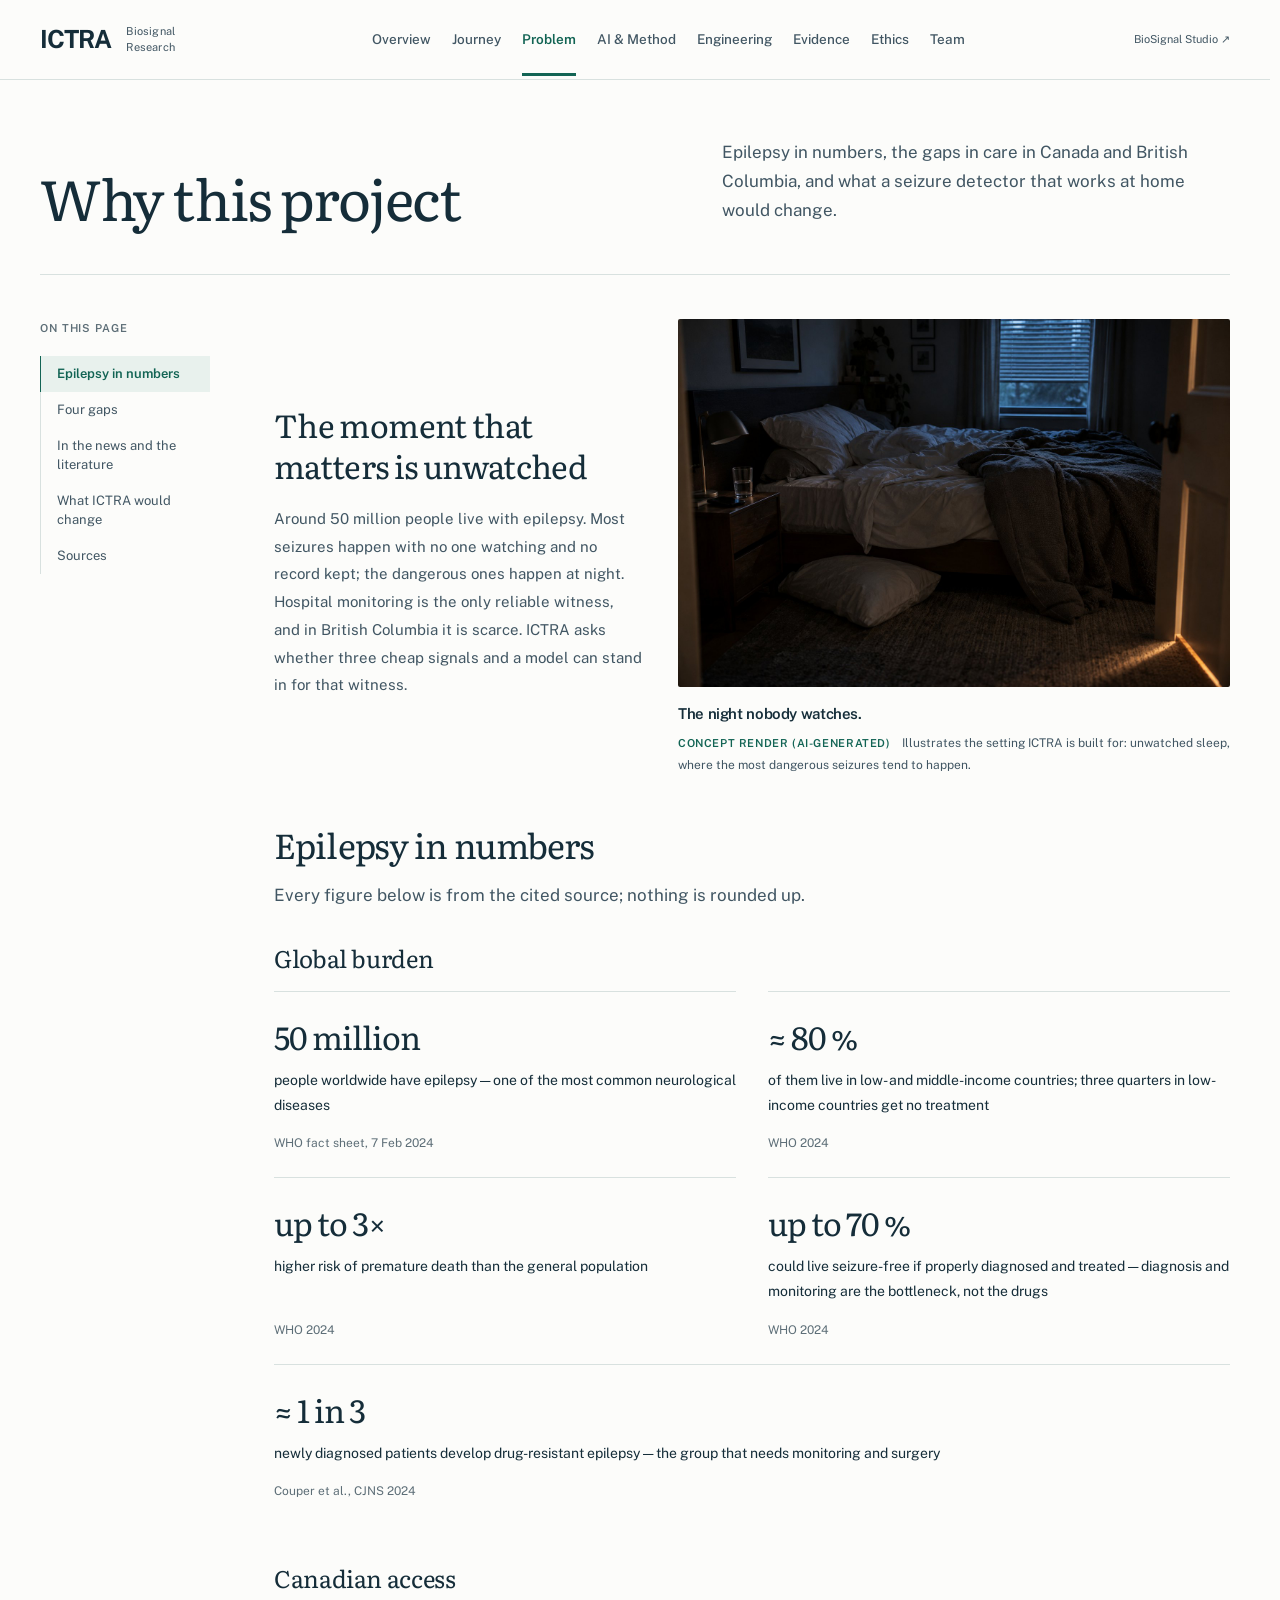
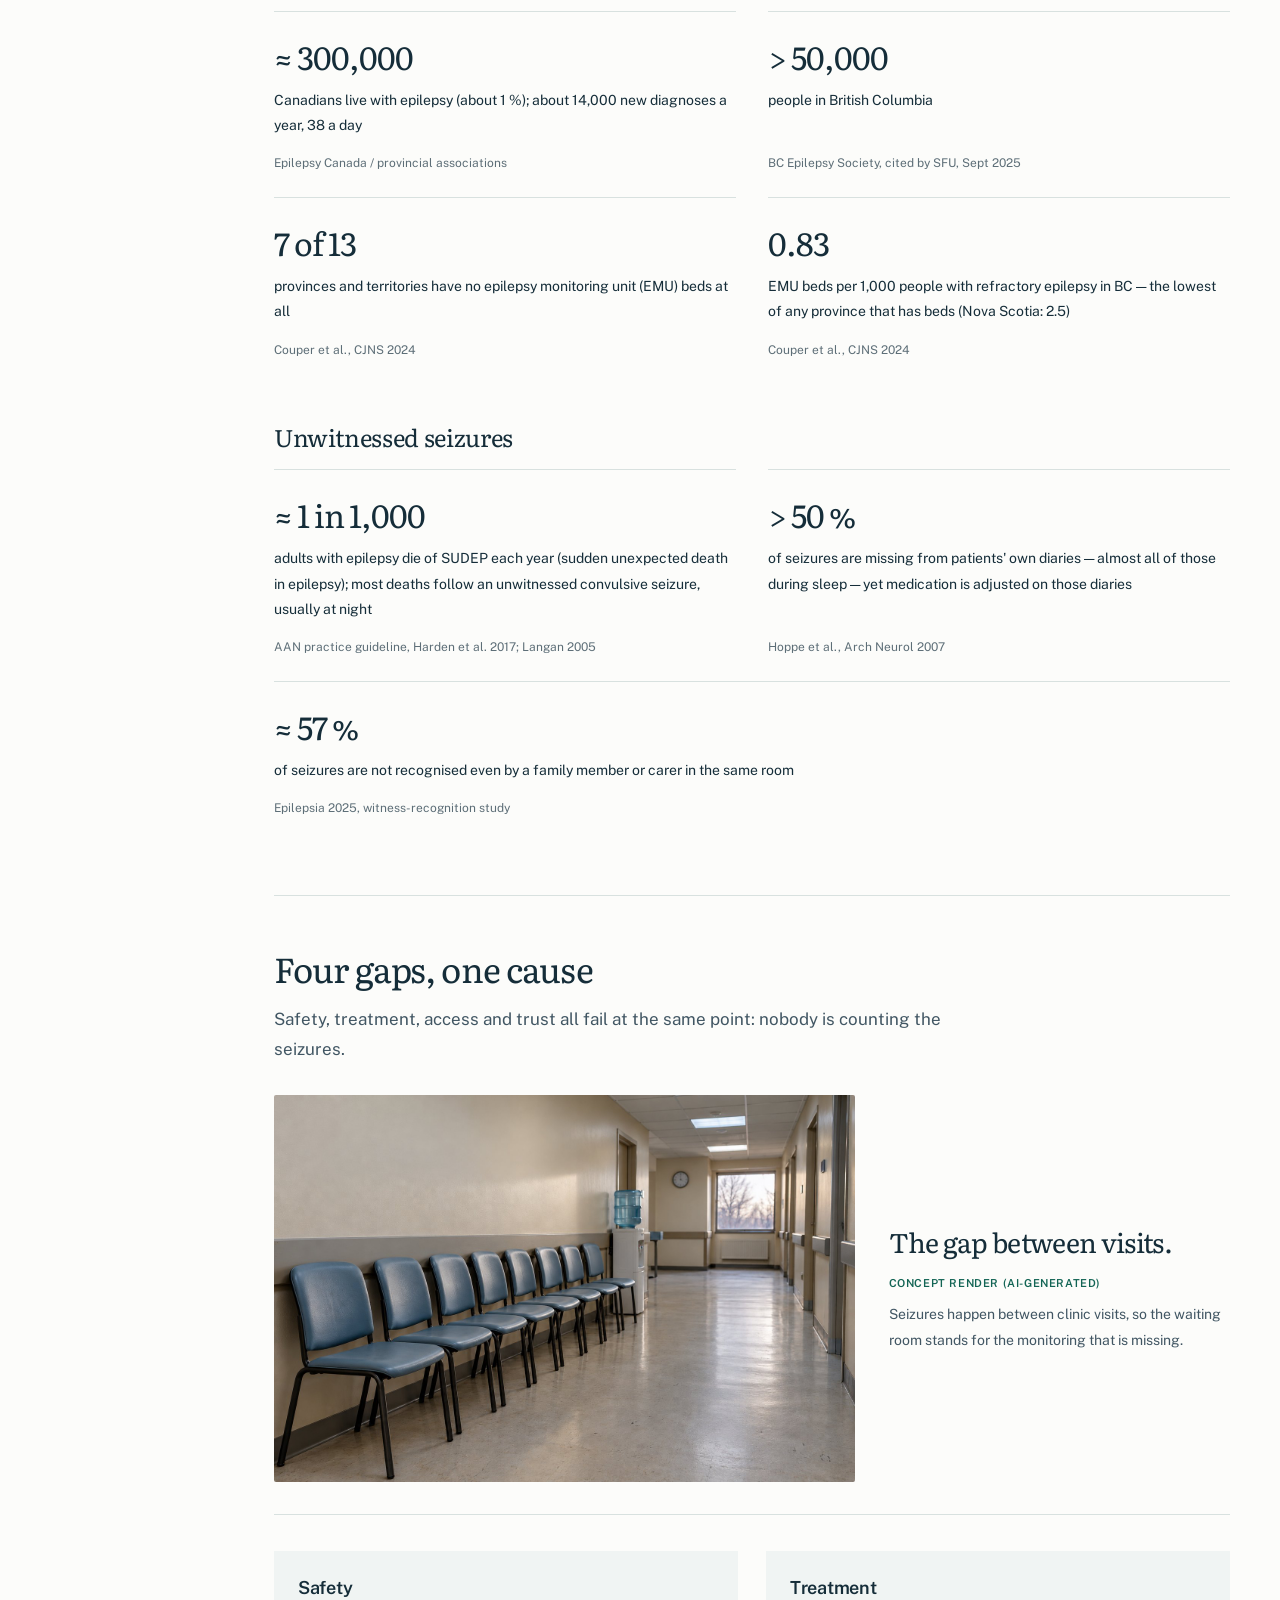
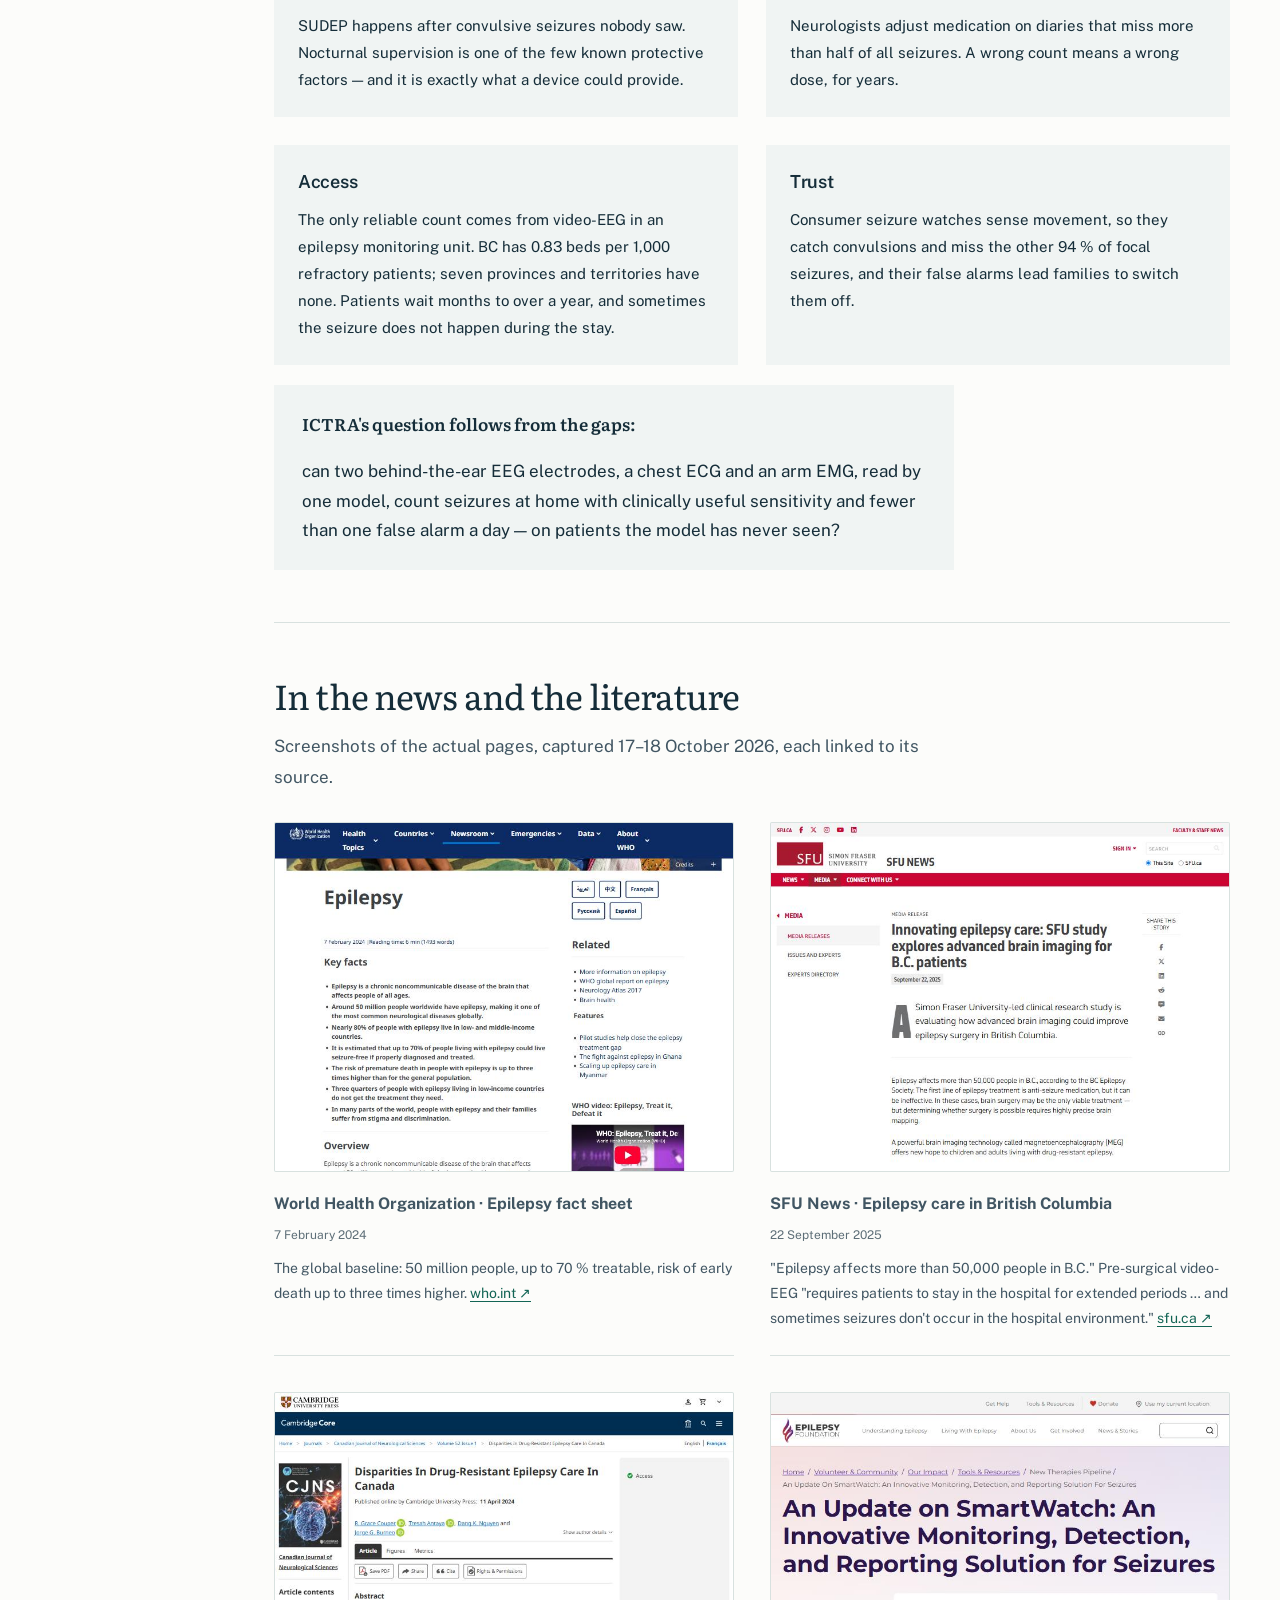
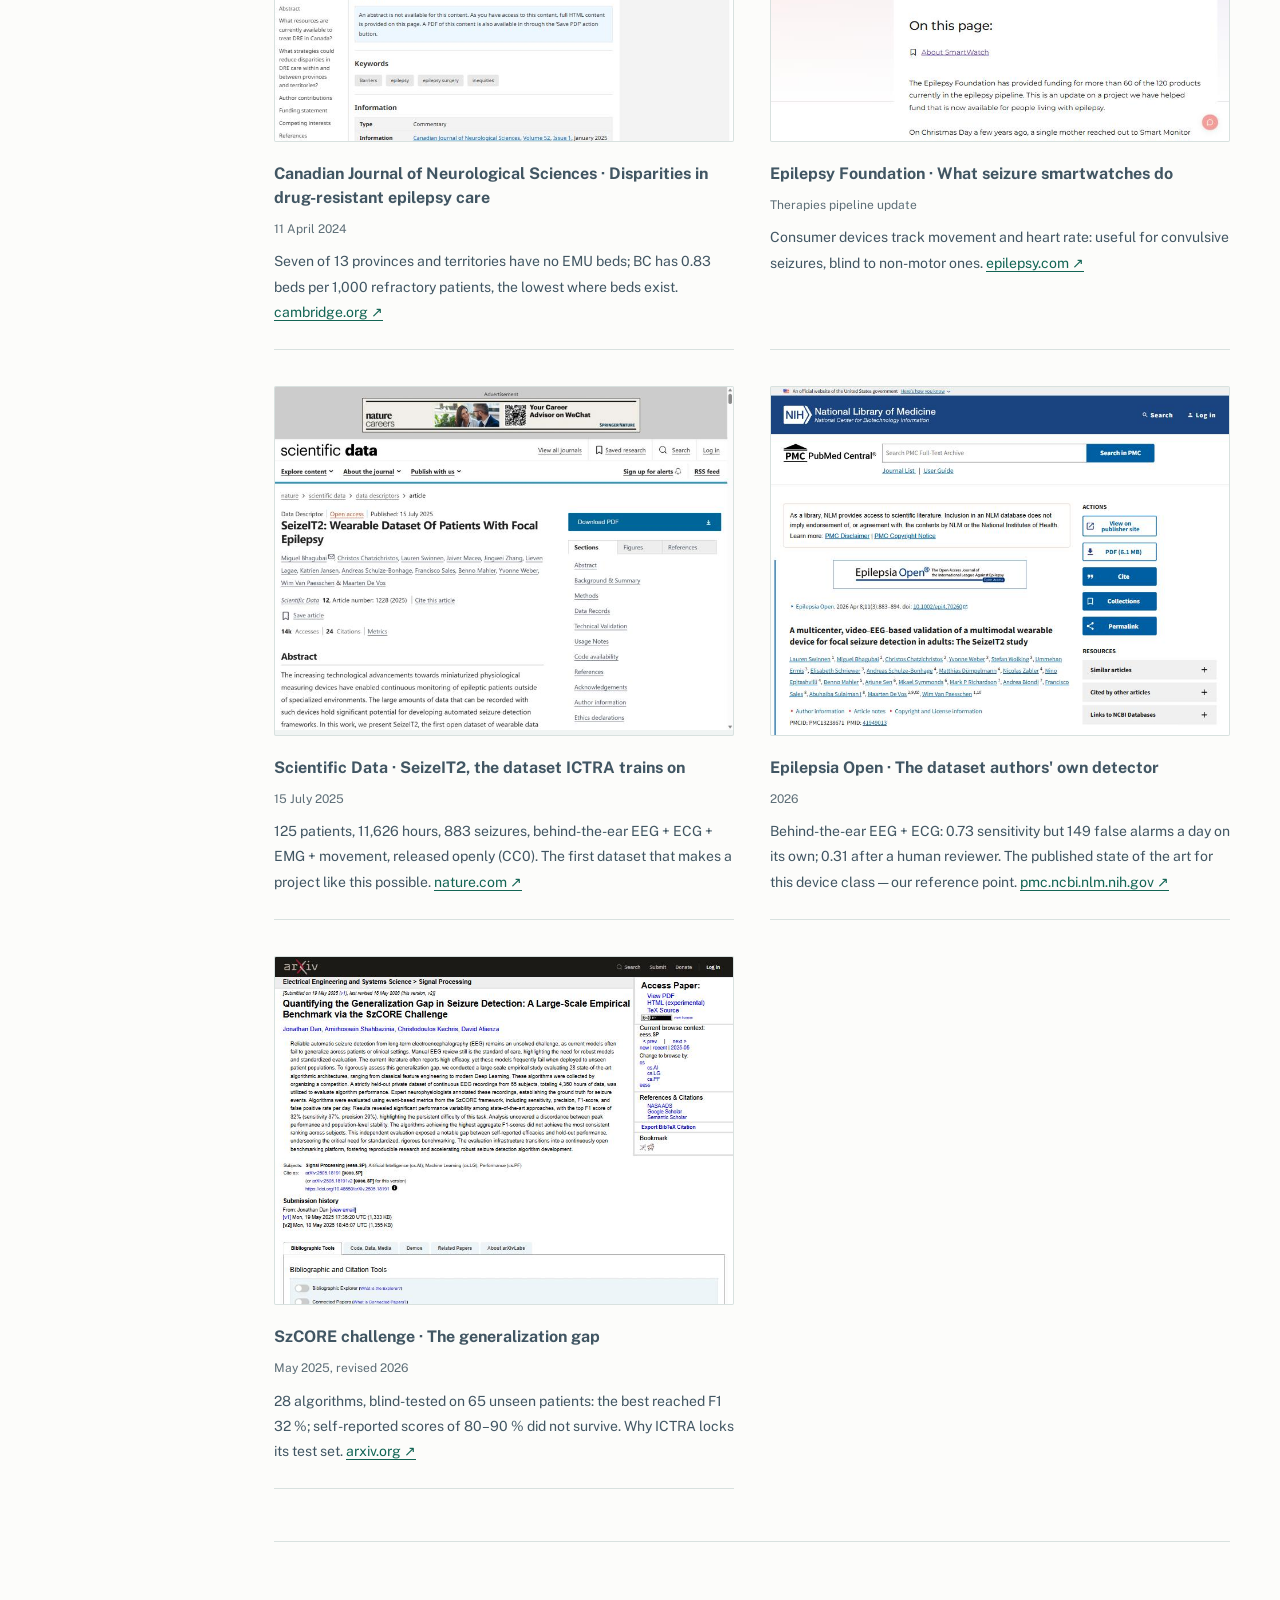
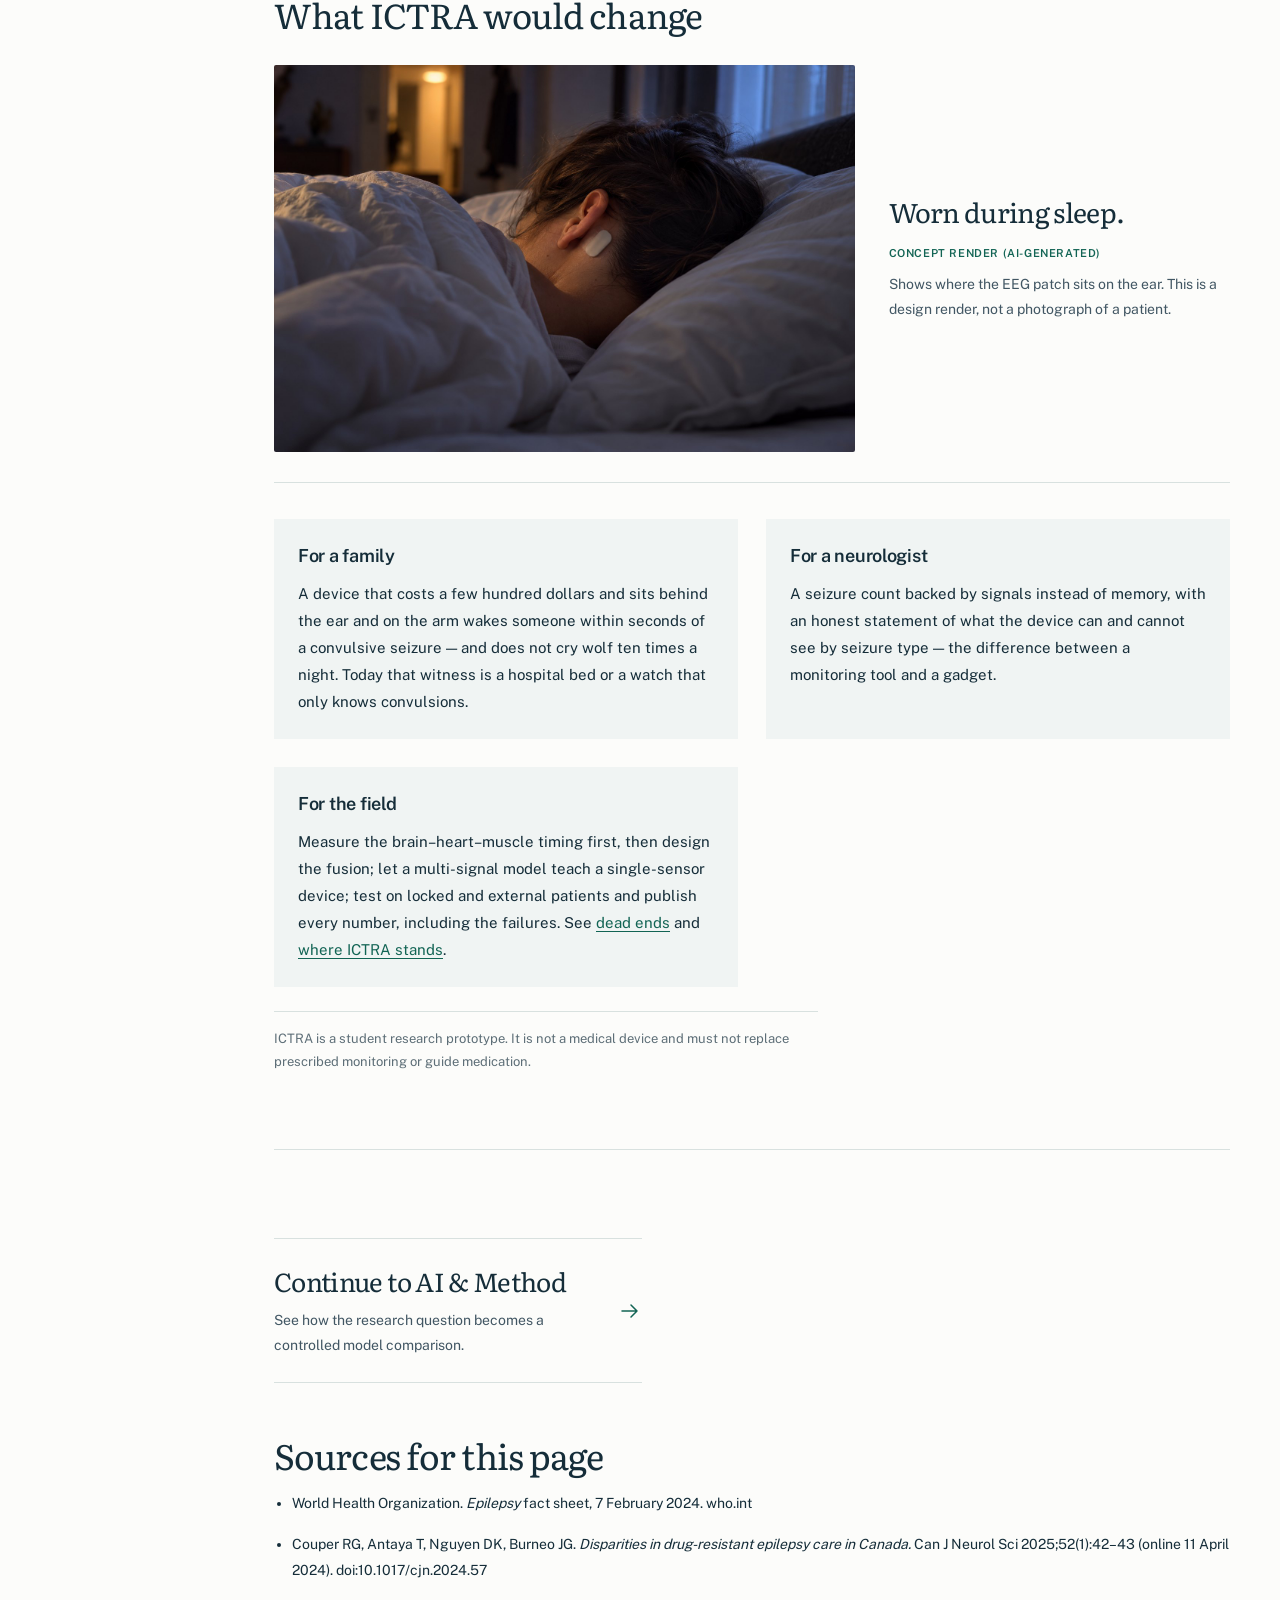
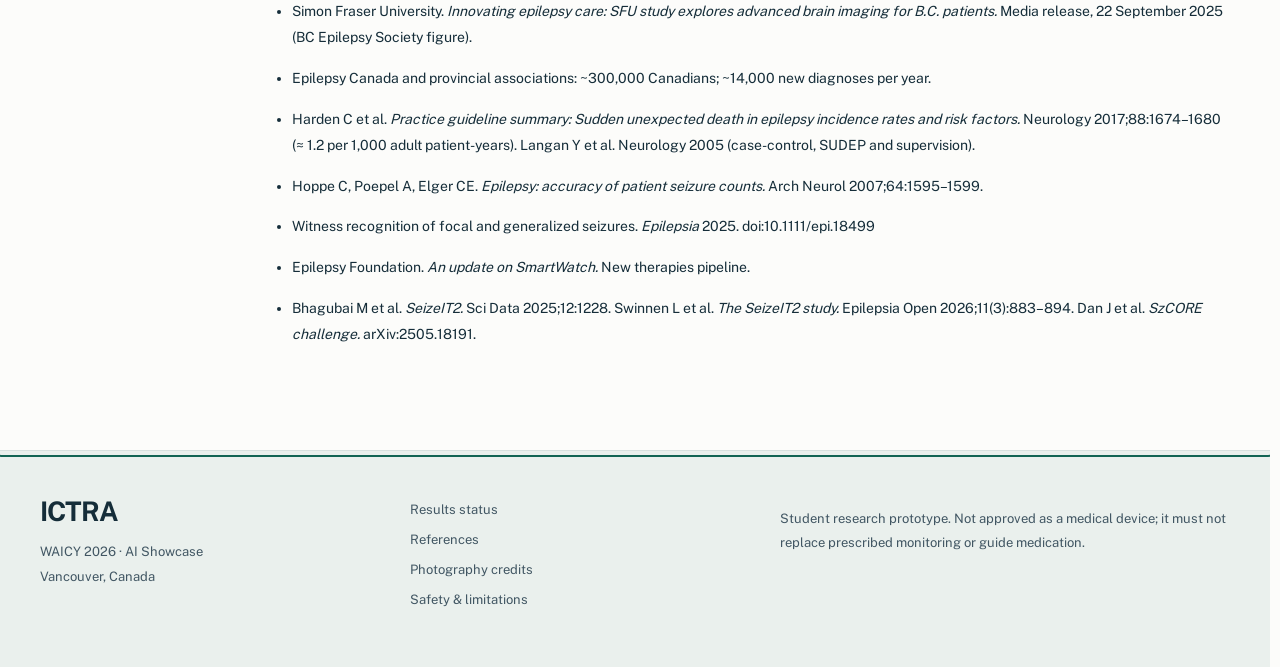
==== commit b6d38210: "Refine research UI and add reviewed concept entrance" ====
--- a/background.html
+++ b/background.html
@@ -1,28 +1,32 @@
-<!doctype html><html lang="en" data-theme="light"><head><meta charset="utf-8"><meta name="viewport" content="width=device-width,initial-scale=1"><title>Background | ICTRA Research</title><meta name="description" content="Epilepsy in numbers, the gaps in care, and why a student team built a wearable seizure detector."><link rel="stylesheet" href="source.css"><link rel="stylesheet" href="research-layout.css?v=20261018b"><link rel="preconnect" href="https://fonts.googleapis.com"><link rel="preconnect" href="https://fonts.gstatic.com" crossorigin><link rel="stylesheet" href="https://fonts.googleapis.com/css2?family=Fraunces:opsz,wght@9..144,500;9..144,600;9..144,700&family=Inter:wght@400;500;600;700&family=JetBrains+Mono:wght@400;500&display=swap"><link rel="stylesheet" href="ictra-theme.css?v=20261018b"><link rel="icon" href="data:image/svg+xml,%3Csvg xmlns=%27http://www.w3.org/2000/svg%27 viewBox=%270 0 32 32%27%3E%3Crect width=%2732%27 height=%2732%27 rx=%276%27 fill=%27%230d6c86%27/%3E%3Cpolyline points=%274,18 9,18 12,10 15,24 18,14 21,18 28,18%27 fill=%27none%27 stroke=%27%23fff%27 stroke-width=%272.4%27 stroke-linejoin=%27round%27 stroke-linecap=%27round%27/%3E%3C/svg%3E"><meta name="theme-color" content="#0d6c86"><meta property="og:title" content="Background | ICTRA Research"><meta property="og:description" content="Epilepsy in numbers, the gaps in care, and why a student team built a wearable seizure detector."><meta property="og:type" content="website"></head><body><a class="skip-link" href="#main">Skip to content</a><header class="site-header"><div class="site-wrap masthead"><a href="index.html" class="site-brand">ICTRA<span>Biosignal Research</span></a><a class="repo-link" href="https://github.com/AICAllenZhou/biosignal-studio" target="_blank" rel="noopener">BioSignal Studio ↗</a><button class="menu-toggle" aria-expanded="false" aria-controls="primary-nav">Menu</button></div><nav id="primary-nav" class="primary-nav" aria-label="Main navigation"><div class="site-wrap"><a href="index.html">Overview</a><a href="background.html" aria-current="page">Problem</a><a href="science.html">AI & Method</a><a href="system.html">Engineering</a><a href="evidence.html">Evidence</a><a href="safety.html">Ethics</a><a href="team.html">Team</a></div></nav></header><main id="main"><div class="site-wrap page-heading"><div class="breadcrumb"><a href="index.html">ICTRA</a> / Background</div><span class="rubric-tag">WAICY rubric · Problem Statement · 10 pts</span><h1>Why this project</h1><p>Epilepsy in numbers, the gaps in care in Canada and British Columbia, and what a seizure detector that works at home would change.</p></div>
+<!doctype html><html lang="en" data-theme="light"><head><meta charset="utf-8"><meta name="viewport" content="width=device-width,initial-scale=1"><title>Background | ICTRA Research</title><meta name="description" content="Epilepsy in numbers, the gaps in care, and why a student team built a wearable seizure detector."><link rel="stylesheet" href="source.css"><link rel="stylesheet" href="research-layout.css?v=20261018d"><link rel="preload" href="assets/fonts/public-sans-regular.ttf" as="font" type="font/ttf" crossorigin><link rel="preload" href="assets/fonts/literata-regular.ttf" as="font" type="font/ttf" crossorigin><link rel="stylesheet" href="ictra-editorial.css?v=20261018-components2"><link rel="stylesheet" href="ui-components.css?v=20261018-components2"><link rel="stylesheet" href="site-entrance.css?v=20261018-entry2"><link rel="icon" href="data:image/svg+xml,%3Csvg xmlns=%27http://www.w3.org/2000/svg%27 viewBox=%270 0 32 32%27%3E%3Crect width=%2732%27 height=%2732%27 rx=%276%27 fill=%27%230d6c86%27/%3E%3Cpolyline points=%274,18 9,18 12,10 15,24 18,14 21,18 28,18%27 fill=%27none%27 stroke=%27%23fff%27 stroke-width=%272.4%27 stroke-linejoin=%27round%27 stroke-linecap=%27round%27/%3E%3C/svg%3E"><meta name="theme-color" content="#0d6c86"><meta property="og:title" content="Background | ICTRA Research"><meta property="og:description" content="Epilepsy in numbers, the gaps in care, and why a student team built a wearable seizure detector."><meta property="og:type" content="website"></head><body><script defer src="site-entrance.js?v=20261018-entry2"></script><a class="skip-link" href="#main">Skip to content</a><header class="site-header"><div class="site-wrap masthead"><a href="index.html" class="site-brand">ICTRA<span>Biosignal Research</span></a><a class="repo-link" href="https://github.com/AICAllenZhou/biosignal-studio" target="_blank" rel="noopener">BioSignal Studio ↗</a><button class="menu-toggle" aria-expanded="false" aria-controls="primary-nav">Menu</button></div><nav id="primary-nav" class="primary-nav" aria-label="Main navigation"><div class="site-wrap"><a href="index.html">Overview</a><a href="journey.html">Journey</a><a href="background.html" aria-current="page">Problem</a><a href="science.html">AI & Method</a><a href="system.html">Engineering</a><a href="evidence.html">Evidence</a><a href="safety.html">Ethics</a><a href="team.html">Team</a></div></nav></header><main id="main"><div class="site-wrap page-heading"><div class="breadcrumb"><a href="index.html">ICTRA</a> / Background</div><span class="rubric-tag">WAICY rubric · Problem Statement · 10 pts</span><h1>Why this project</h1><p>Epilepsy in numbers, the gaps in care in Canada and British Columbia, and what a seizure detector that works at home would change.</p></div>
 <div class="site-wrap document-layout"><aside class="contents"><nav aria-label="On this page"><p>On this page</p><a href="#numbers">Epilepsy in numbers</a><a href="#gaps">Four gaps</a><a href="#news">In the news and the literature</a><a href="#meaning">What ICTRA would change</a><a href="#bg-sources">Sources</a></nav></aside>
 <div class="document-content">
 <aside class="page-brief"><h2>The moment that matters is unwatched</h2><p>Around 50 million people live with epilepsy. Most seizures happen with no one watching and no record kept; the dangerous ones happen at night. Hospital monitoring is the only reliable witness, and in British Columbia it is scarce. ICTRA asks whether three cheap signals and a model can stand in for that witness.</p></aside>
 
-<section class="research-section" id="numbers"><div class="wrap">
+<section class="research-section" aria-label="Opening scene"><div class="wrap"><figure class="context-photo"><img alt="Concept render: a dim bedroom at night with a bedside hub on the nightstand and the wearable at rest." height="1024" loading="eager" src="assets/web/concept/p2-night-bedroom.jpg" width="1536"/><figcaption><strong>The night nobody watches.</strong> <span class="render-tag">Concept render (AI-generated)</span> Illustrates the setting ICTRA is built for: unwatched sleep, where the most dangerous seizures tend to happen.</figcaption></figure></div></section><section class="research-section" id="numbers"><div class="wrap">
 <div class="sec-head"><h2>Epilepsy in numbers</h2><p class="lead">Every figure below is from the cited source; nothing is rounded up.</p></div>
-<div class="bg-stats">
+<div class="stat-group"><h3>Global burden</h3><div class="bg-stats">
 <div class="bg-stat"><b>50 million</b><span>people worldwide have epilepsy — one of the most common neurological diseases</span><small>WHO fact sheet, 7 Feb 2024</small></div>
 <div class="bg-stat"><b>≈ 80 %</b><span>of them live in low- and middle-income countries; three quarters in low-income countries get no treatment</span><small>WHO 2024</small></div>
 <div class="bg-stat"><b>up to 3×</b><span>higher risk of premature death than the general population</span><small>WHO 2024</small></div>
 <div class="bg-stat"><b>up to 70 %</b><span>could live seizure-free if properly diagnosed and treated — diagnosis and monitoring are the bottleneck, not the drugs</span><small>WHO 2024</small></div>
+<div class="bg-stat"><b>≈ 1 in 3</b><span>newly diagnosed patients develop drug-resistant epilepsy — the group that needs monitoring and surgery</span><small>Couper et al., CJNS 2024</small></div>
+</div></div>
+<div class="stat-group"><h3>Canadian access</h3><div class="bg-stats">
 <div class="bg-stat"><b>≈ 300,000</b><span>Canadians live with epilepsy (about 1 %); about 14,000 new diagnoses a year, 38 a day</span><small>Epilepsy Canada / provincial associations</small></div>
 <div class="bg-stat"><b>&gt; 50,000</b><span>people in British Columbia</span><small>BC Epilepsy Society, cited by SFU, Sept 2025</small></div>
-<div class="bg-stat"><b>≈ 1 in 3</b><span>newly diagnosed patients develop drug-resistant epilepsy — the group that needs monitoring and surgery</span><small>Couper et al., CJNS 2024</small></div>
 <div class="bg-stat"><b>7 of 13</b><span>provinces and territories have no epilepsy monitoring unit (EMU) beds at all</span><small>Couper et al., CJNS 2024</small></div>
 <div class="bg-stat"><b>0.83</b><span>EMU beds per 1,000 people with refractory epilepsy in BC — the lowest of any province that has beds (Nova Scotia: 2.5)</span><small>Couper et al., CJNS 2024</small></div>
+</div></div>
+<div class="stat-group"><h3>Unwitnessed seizures</h3><div class="bg-stats">
 <div class="bg-stat"><b>≈ 1 in 1,000</b><span>adults with epilepsy die of SUDEP each year (sudden unexpected death in epilepsy); most deaths follow an unwitnessed convulsive seizure, usually at night</span><small>AAN practice guideline, Harden et al. 2017; Langan 2005</small></div>
 <div class="bg-stat"><b>&gt; 50 %</b><span>of seizures are missing from patients' own diaries — almost all of those during sleep — yet medication is adjusted on those diaries</span><small>Hoppe et al., Arch Neurol 2007</small></div>
 <div class="bg-stat"><b>≈ 57 %</b><span>of seizures are not recognised even by a family member or carer in the same room</span><small>Epilepsia 2025, witness-recognition study</small></div>
-</div>
+</div></div>
 </div></section>
 
 <section class="research-section" id="gaps"><div class="wrap">
-<div class="sec-head"><h2>Four gaps, one cause</h2><p class="lead">Safety, treatment, access and trust all fail at the same point: nobody is counting the seizures.</p></div>
+<div class="sec-head"><h2>Four gaps, one cause</h2><p class="lead">Safety, treatment, access and trust all fail at the same point: nobody is counting the seizures.</p></div><figure class="context-photo"><img alt="Concept render: an empty waiting room with chairs and a window, no one present." height="1024" loading="eager" src="assets/web/concept/p9-empty-waiting-room.jpg" width="1536"/><figcaption><strong>The gap between visits.</strong> <span class="render-tag">Concept render (AI-generated)</span> Seizures happen between clinic visits, so the waiting room stands for the monitoring that is missing.</figcaption></figure>
 <div class="gap-grid">
 <article><h3>Safety</h3><p>SUDEP happens after convulsive seizures nobody saw. Nocturnal supervision is one of the few known protective factors — and it is exactly what a device could provide.</p></article>
 <article><h3>Treatment</h3><p>Neurologists adjust medication on diaries that miss more than half of all seizures. A wrong count means a wrong dose, for years.</p></article>
@@ -35,26 +39,27 @@
 <section class="research-section" id="news"><div class="wrap">
 <div class="sec-head"><h2>In the news and the literature</h2><p class="lead">Screenshots of the actual pages, captured 17–18 October 2026, each linked to its source.</p></div>
 <div class="news-grid">
-<figure class="news-card"><a href="https://www.who.int/news-room/fact-sheets/detail/epilepsy" target="_blank" rel="noopener"><img src="assets/web/news/who-key-facts.jpg" width="800" height="608" loading="lazy" alt="WHO epilepsy fact sheet key facts: 50 million people, 80% in low- and middle-income countries, up to 70% could be seizure-free, death risk up to three times higher"></a><figcaption><b>World Health Organization · Epilepsy fact sheet</b><span>7 February 2024</span><p>The global baseline: 50 million people, up to 70 % treatable, risk of early death up to three times higher. <a href="https://www.who.int/news-room/fact-sheets/detail/epilepsy" target="_blank" rel="noopener">who.int ↗</a></p></figcaption></figure>
-<figure class="news-card"><a href="https://www.sfu.ca/sfunews/media/media-releases/2025/09/innovating-epilepsy-care--sfu-study-explores-advanced-brain-imag.html" target="_blank" rel="noopener"><img src="assets/web/news/sfu-bc-epilepsy-2025.jpg" width="800" height="608" loading="lazy" alt="SFU News, 22 September 2025: Innovating epilepsy care, more than 50,000 people in B.C. have epilepsy"></a><figcaption><b>SFU News · Epilepsy care in British Columbia</b><span>22 September 2025</span><p>"Epilepsy affects more than 50,000 people in B.C." Pre-surgical video-EEG "requires patients to stay in the hospital for extended periods … and sometimes seizures don't occur in the hospital environment." <a href="https://www.sfu.ca/sfunews/media/media-releases/2025/09/innovating-epilepsy-care--sfu-study-explores-advanced-brain-imag.html" target="_blank" rel="noopener">sfu.ca ↗</a></p></figcaption></figure>
-<figure class="news-card"><a href="https://www.cambridge.org/core/journals/canadian-journal-of-neurological-sciences/article/disparities-in-drugresistant-epilepsy-care-in-canada/730D98C62CE2237D6F714D9AC54ECFB6" target="_blank" rel="noopener"><img src="assets/web/news/cjns-disparities-2024.jpg" width="800" height="608" loading="lazy" alt="Canadian Journal of Neurological Sciences, April 2024: Disparities in Drug-Resistant Epilepsy Care in Canada"></a><figcaption><b>Canadian Journal of Neurological Sciences · Disparities in drug-resistant epilepsy care</b><span>11 April 2024</span><p>Seven of 13 provinces and territories have no EMU beds; BC has 0.83 beds per 1,000 refractory patients, the lowest where beds exist. <a href="https://www.cambridge.org/core/journals/canadian-journal-of-neurological-sciences/article/disparities-in-drugresistant-epilepsy-care-in-canada/730D98C62CE2237D6F714D9AC54ECFB6" target="_blank" rel="noopener">cambridge.org ↗</a></p></figcaption></figure>
-<figure class="news-card"><a href="https://www.epilepsy.com/make-difference/research-and-new-therapies/digital-tools/new-therapies-pipeline/update-smartwatch" target="_blank" rel="noopener"><img src="assets/web/news/epilepsy-foundation-smartwatch.jpg" width="800" height="608" loading="lazy" alt="Epilepsy Foundation page: An update on SmartWatch, an innovative monitoring, detection and reporting solution for seizures"></a><figcaption><b>Epilepsy Foundation · What seizure smartwatches do</b><span>Therapies pipeline update</span><p>Consumer devices track movement and heart rate: useful for convulsive seizures, blind to non-motor ones. <a href="https://www.epilepsy.com/make-difference/research-and-new-therapies/digital-tools/new-therapies-pipeline/update-smartwatch" target="_blank" rel="noopener">epilepsy.com ↗</a></p></figcaption></figure>
-<figure class="news-card"><a href="https://www.nature.com/articles/s41597-025-05580-x" target="_blank" rel="noopener"><img src="assets/web/news/nature-seizeit2-2025.jpg" width="800" height="600" loading="lazy" alt="Scientific Data, 15 July 2025: SeizeIT2, Wearable Dataset of Patients with Focal Epilepsy"></a><figcaption><b>Scientific Data · SeizeIT2, the dataset ICTRA trains on</b><span>15 July 2025</span><p>125 patients, 11,626 hours, 883 seizures, behind-the-ear EEG + ECG + EMG + movement, released openly (CC0). The first dataset that makes a project like this possible. <a href="https://www.nature.com/articles/s41597-025-05580-x" target="_blank" rel="noopener">nature.com ↗</a></p></figcaption></figure>
-<figure class="news-card"><a href="https://pmc.ncbi.nlm.nih.gov/articles/PMC13238671/" target="_blank" rel="noopener"><img src="assets/web/news/epilepsia-open-seizeit2-study-2026.jpg" width="800" height="608" loading="lazy" alt="Epilepsia Open 2026: multicenter video-EEG-based validation of a multimodal wearable device for focal seizure detection, the SeizeIT2 study"></a><figcaption><b>Epilepsia Open · The dataset authors' own detector</b><span>2026</span><p>Behind-the-ear EEG + ECG: 0.73 sensitivity but 149 false alarms a day on its own; 0.31 after a human reviewer. The published state of the art for this device class — our reference point. <a href="https://pmc.ncbi.nlm.nih.gov/articles/PMC13238671/" target="_blank" rel="noopener">pmc.ncbi.nlm.nih.gov ↗</a></p></figcaption></figure>
-<figure class="news-card"><a href="https://arxiv.org/abs/2505.18191" target="_blank" rel="noopener"><img src="assets/web/news/szcore-challenge-2025.jpg" width="800" height="608" loading="lazy" alt="arXiv 2505.18191: Quantifying the Generalization Gap in Seizure Detection, SzCORE Challenge"></a><figcaption><b>SzCORE challenge · The generalization gap</b><span>May 2025, revised 2026</span><p>28 algorithms, blind-tested on 65 unseen patients: the best reached F1 32 %; self-reported scores of 80–90 % did not survive. Why ICTRA locks its test set. <a href="https://arxiv.org/abs/2505.18191" target="_blank" rel="noopener">arxiv.org ↗</a></p></figcaption></figure>
+<figure class="news-card"><a href="https://www.who.int/news-room/fact-sheets/detail/epilepsy" target="_blank" rel="noopener"><img src="assets/web/news/who-key-facts.jpg" width="800" height="608" loading="eager" alt="WHO epilepsy fact sheet key facts: 50 million people, 80% in low- and middle-income countries, up to 70% could be seizure-free, death risk up to three times higher"></a><figcaption><b>World Health Organization · Epilepsy fact sheet</b><span>7 February 2024</span><p>The global baseline: 50 million people, up to 70 % treatable, risk of early death up to three times higher. <a href="https://www.who.int/news-room/fact-sheets/detail/epilepsy" target="_blank" rel="noopener">who.int ↗</a></p></figcaption></figure>
+<figure class="news-card"><a href="https://www.sfu.ca/sfunews/media/media-releases/2025/09/innovating-epilepsy-care--sfu-study-explores-advanced-brain-imag.html" target="_blank" rel="noopener"><img src="assets/web/news/sfu-bc-epilepsy-2025.jpg" width="800" height="608" loading="eager" alt="SFU News, 22 September 2025: Innovating epilepsy care, more than 50,000 people in B.C. have epilepsy"></a><figcaption><b>SFU News · Epilepsy care in British Columbia</b><span>22 September 2025</span><p>"Epilepsy affects more than 50,000 people in B.C." Pre-surgical video-EEG "requires patients to stay in the hospital for extended periods … and sometimes seizures don't occur in the hospital environment." <a href="https://www.sfu.ca/sfunews/media/media-releases/2025/09/innovating-epilepsy-care--sfu-study-explores-advanced-brain-imag.html" target="_blank" rel="noopener">sfu.ca ↗</a></p></figcaption></figure>
+<figure class="news-card"><a href="https://www.cambridge.org/core/journals/canadian-journal-of-neurological-sciences/article/disparities-in-drugresistant-epilepsy-care-in-canada/730D98C62CE2237D6F714D9AC54ECFB6" target="_blank" rel="noopener"><img src="assets/web/news/cjns-disparities-2024.jpg" width="800" height="608" loading="eager" alt="Canadian Journal of Neurological Sciences, April 2024: Disparities in Drug-Resistant Epilepsy Care in Canada"></a><figcaption><b>Canadian Journal of Neurological Sciences · Disparities in drug-resistant epilepsy care</b><span>11 April 2024</span><p>Seven of 13 provinces and territories have no EMU beds; BC has 0.83 beds per 1,000 refractory patients, the lowest where beds exist. <a href="https://www.cambridge.org/core/journals/canadian-journal-of-neurological-sciences/article/disparities-in-drugresistant-epilepsy-care-in-canada/730D98C62CE2237D6F714D9AC54ECFB6" target="_blank" rel="noopener">cambridge.org ↗</a></p></figcaption></figure>
+<figure class="news-card"><a href="https://www.epilepsy.com/make-difference/research-and-new-therapies/digital-tools/new-therapies-pipeline/update-smartwatch" target="_blank" rel="noopener"><img src="assets/web/news/epilepsy-foundation-smartwatch.jpg" width="800" height="608" loading="eager" alt="Epilepsy Foundation page: An update on SmartWatch, an innovative monitoring, detection and reporting solution for seizures"></a><figcaption><b>Epilepsy Foundation · What seizure smartwatches do</b><span>Therapies pipeline update</span><p>Consumer devices track movement and heart rate: useful for convulsive seizures, blind to non-motor ones. <a href="https://www.epilepsy.com/make-difference/research-and-new-therapies/digital-tools/new-therapies-pipeline/update-smartwatch" target="_blank" rel="noopener">epilepsy.com ↗</a></p></figcaption></figure>
+<figure class="news-card"><a href="https://www.nature.com/articles/s41597-025-05580-x" target="_blank" rel="noopener"><img src="assets/web/news/nature-seizeit2-2025.jpg" width="800" height="600" loading="eager" alt="Scientific Data, 15 July 2025: SeizeIT2, Wearable Dataset of Patients with Focal Epilepsy"></a><figcaption><b>Scientific Data · SeizeIT2, the dataset ICTRA trains on</b><span>15 July 2025</span><p>125 patients, 11,626 hours, 883 seizures, behind-the-ear EEG + ECG + EMG + movement, released openly (CC0). The first dataset that makes a project like this possible. <a href="https://www.nature.com/articles/s41597-025-05580-x" target="_blank" rel="noopener">nature.com ↗</a></p></figcaption></figure>
+<figure class="news-card"><a href="https://pmc.ncbi.nlm.nih.gov/articles/PMC13238671/" target="_blank" rel="noopener"><img src="assets/web/news/epilepsia-open-seizeit2-study-2026.jpg" width="800" height="608" loading="eager" alt="Epilepsia Open 2026: multicenter video-EEG-based validation of a multimodal wearable device for focal seizure detection, the SeizeIT2 study"></a><figcaption><b>Epilepsia Open · The dataset authors' own detector</b><span>2026</span><p>Behind-the-ear EEG + ECG: 0.73 sensitivity but 149 false alarms a day on its own; 0.31 after a human reviewer. The published state of the art for this device class — our reference point. <a href="https://pmc.ncbi.nlm.nih.gov/articles/PMC13238671/" target="_blank" rel="noopener">pmc.ncbi.nlm.nih.gov ↗</a></p></figcaption></figure>
+<figure class="news-card"><a href="https://arxiv.org/abs/2505.18191" target="_blank" rel="noopener"><img src="assets/web/news/szcore-challenge-2025.jpg" width="800" height="608" loading="eager" alt="arXiv 2505.18191: Quantifying the Generalization Gap in Seizure Detection, SzCORE Challenge"></a><figcaption><b>SzCORE challenge · The generalization gap</b><span>May 2025, revised 2026</span><p>28 algorithms, blind-tested on 65 unseen patients: the best reached F1 32 %; self-reported scores of 80–90 % did not survive. Why ICTRA locks its test set. <a href="https://arxiv.org/abs/2505.18191" target="_blank" rel="noopener">arxiv.org ↗</a></p></figcaption></figure>
 </div>
 </div></section>
 
 <section class="research-section" id="meaning"><div class="wrap">
-<div class="sec-head"><h2>What ICTRA would change</h2></div>
+<div class="sec-head"><h2>What ICTRA would change</h2></div><div class="shots"><figure class="context-photo"><img alt="Concept render: a sleeping person with the behind-the-ear patch in place. No face shown." height="1024" loading="eager" src="assets/web/concept/p12-asleep-ear-patch.jpg" width="1536"/><figcaption><strong>Worn during sleep.</strong> <span class="render-tag">Concept render (AI-generated)</span> Shows where the EEG patch sits on the ear. This is a design render, not a photograph of a patient.</figcaption></figure></div>
 <div class="gap-grid">
 <article><h3>For a family</h3><p>A device that costs a few hundred dollars and sits behind the ear and on the arm wakes someone within seconds of a convulsive seizure — and does not cry wolf ten times a night. Today that witness is a hospital bed or a watch that only knows convulsions.</p></article>
 <article><h3>For a neurologist</h3><p>A seizure count backed by signals instead of memory, with an honest statement of what the device can and cannot see by seizure type — the difference between a monitoring tool and a gadget.</p></article>
-<article><h3>For the field</h3><p>Measure the brain–heart–muscle timing first, then design the fusion; let a multi-signal model teach a single-sensor device; test on locked and external patients and publish every number, including the failures. See <a href="evidence.html#negative">dead ends</a> and <a href="index.html#landscape">where ICTRA stands</a>.</p></article>
+<article><h3>For the field</h3><p>Measure the brain–heart–muscle timing first, then design the fusion; let a multi-signal model teach a single-sensor device; test on locked and external patients and publish every number, including the failures. See <a href="evidence.html#negative">dead ends</a> and <a href="evidence.html#landscape">where ICTRA stands</a>.</p></article>
 </div>
 <p class="source-note">ICTRA is a student research prototype. It is not a medical device and must not replace prescribed monitoring or guide medication.</p>
 </div></section>
 
+<nav class="reading-next" aria-label="Continue reading"><a href="science.html"><span><strong>Continue to AI & Method</strong><span>See how the research question becomes a controlled model comparison.</span></span><svg viewBox="0 0 24 24" width="24" height="24" aria-hidden="true" focusable="false"><path d="M4 12h15M13 6l6 6-6 6" fill="none" stroke="currentColor" stroke-width="1.5" stroke-linecap="round" stroke-linejoin="round"/></svg></a></nav>
 <section class="research-section" id="bg-sources"><div class="wrap"><h2>Sources for this page</h2>
 <ul class="bg-sources">
 <li>World Health Organization. <em>Epilepsy</em> fact sheet, 7 February 2024. who.int</li>
@@ -68,4 +73,4 @@
 <li>Bhagubai M et al. <em>SeizeIT2.</em> Sci Data 2025;12:1228. Swinnen L et al. <em>The SeizeIT2 study.</em> Epilepsia Open 2026;11(3):883–894. Dan J et al. <em>SzCORE challenge.</em> arXiv:2505.18191.</li>
 </ul></div></section>
 </div></div>
-</main><footer class="site-footer"><div class="site-wrap"><div><b>ICTRA</b><p>WAICY 2026 · AI Showcase<br>Vancouver, Canada</p></div><div><a href="evidence.html#results">Results status</a><a href="evidence.html#references">References</a><a href="evidence.html#image-credits">Photography credits</a><a href="safety.html">Safety & limitations</a></div><p>Student research prototype. Not approved as a medical device; it must not replace prescribed monitoring or guide medication.</p></div></footer><script src="research.js"></script><script src="navigation.js"></script></body></html>+</main><footer class="site-footer"><div class="site-wrap"><div><b>ICTRA</b><p>WAICY 2026 · AI Showcase<br>Vancouver, Canada</p></div><div><a href="evidence.html#results">Results status</a><a href="evidence.html#references">References</a><a href="evidence.html#image-credits">Photography credits</a><a href="safety.html">Safety & limitations</a></div><p>Student research prototype. Not approved as a medical device; it must not replace prescribed monitoring or guide medication.</p></div></footer><script src="research.js?v=20261018-components2"></script><script src="navigation.js?v=20261018-components2"></script><script src="ui-components.js?v=20261018-components2"></script></body></html>
--- a/ictra-editorial.css
+++ b/ictra-editorial.css
@@ -0,0 +1,520 @@
+/* ICTRA research edition, 18 October 2026.
+   THESIS: a readable research publication with image-led opening spreads.
+   WORLD: white paper, navy type, teal wayfinding, Literata and Public Sans.
+   PATH: overview, question, method, engineering, evidence, responsibilities.
+   FIRST VIEW: one-line navigation; a clear title beside an image or introduction.
+   INTERACTION: persistent section index, native disclosures, shared-time waves.
+   Existing research, imagery and provenance remain the source of truth. */
+
+@font-face{font-family:Literata;src:url('assets/fonts/literata-regular.ttf') format('truetype');font-style:normal;font-weight:400;font-display:swap}
+@font-face{font-family:Literata;src:url('assets/fonts/literata-semibold.ttf') format('truetype');font-style:normal;font-weight:600;font-display:swap}
+@font-face{font-family:'Public Sans';src:url('assets/fonts/public-sans-regular.ttf') format('truetype');font-style:normal;font-weight:400;font-display:swap}
+@font-face{font-family:'Public Sans';src:url('assets/fonts/public-sans-medium.ttf') format('truetype');font-style:normal;font-weight:500;font-display:swap}
+@font-face{font-family:'Public Sans';src:url('assets/fonts/public-sans-semibold.ttf') format('truetype');font-style:normal;font-weight:600;font-display:swap}
+@font-face{font-family:'Public Sans';src:url('assets/fonts/public-sans-bold.ttf') format('truetype');font-style:normal;font-weight:700;font-display:swap}
+
+:root,:root[data-theme="light"]{
+  --bg:#fcfcfa;--surface:#ffffff;--surface-2:#f0f4f3;
+  --ink:#152d39;--ink-2:#415663;--muted:#5d6e77;--line:#d8e1df;
+  --accent:#126454;--accent-ink:#ffffff;--accent-soft:#e8f1ed;
+  --eeg:#286dbb;--ecg:#b64e2e;--emg:#167655;--acc:#6951a0;
+  --alert:#a93434;--grid:#e3eae7;--axis:#91a5aa;
+  --display:Literata,Georgia,serif;--body:'Public Sans','Segoe UI',sans-serif;
+  --mono:Consolas,'Liberation Mono',monospace;--sans:var(--body);
+  --radius:4px;--shadow:none;--content:1320px;--gutter:40px;
+  --header-height:80px;color-scheme:light;
+}
+*{box-sizing:border-box}
+html{scroll-padding-top:108px;scrollbar-color:#aabdb6 var(--bg);scrollbar-width:thin}
+body{font-family:var(--body);font-size:17px;line-height:1.75;color:var(--ink);background:var(--bg);font-kerning:normal}
+body::before{display:none}
+::selection{background:#cce3d8;color:#102b29}
+:focus-visible{outline:2px solid var(--accent);outline-offset:5px;border-radius:2px}
+a{color:var(--accent);text-underline-offset:.22em;text-decoration-thickness:1px}
+a:hover{text-decoration:underline}
+button{font-family:var(--body);touch-action:manipulation}
+button:disabled{opacity:.5;cursor:not-allowed}
+h1,h2,h3,h4{color:var(--ink);letter-spacing:-.025em;text-wrap:balance}
+h1,h2{font-family:var(--display);font-weight:400;line-height:1.16}
+h1{font-size:clamp(2.75rem,4.6vw,4.5rem)}
+h2{font-size:clamp(1.9rem,2.75vw,2.65rem)}
+h3,h4{font-family:var(--body);font-weight:600;line-height:1.4;letter-spacing:-.015em}
+h3{font-size:1.13rem}h4{font-size:1rem}
+p{max-width:68ch}
+p+p{margin-top:1em}
+img{display:block;max-width:100%;height:auto}
+svg text{font-family:var(--body)}
+.mono,code{font-family:var(--mono)}
+table,.tabular,.num b,.stat b{font-variant-numeric:tabular-nums}
+.site-wrap,.wrap{width:min(var(--content),calc(100% - var(--gutter)*2));max-width:var(--content);padding:0;margin-inline:auto}
+.skip-link{position:fixed;top:-100px;left:24px;z-index:100;background:var(--ink);color:white;padding:12px 20px}
+.skip-link:focus{top:12px}
+
+/* A single desktop navigation line leaves the first screen to the work. */
+.site-header{
+  position:sticky;top:0;z-index:50;display:grid;
+  grid-template-columns:auto minmax(0,1fr) auto;align-items:center;gap:28px;
+  min-height:var(--header-height);padding:0 max(var(--gutter),calc((100% - var(--content))/2));
+  background:var(--bg);border:0;border-bottom:1px solid var(--line);
+}
+.site-header .masthead{display:contents}
+.site-brand{grid-column:1;grid-row:1;display:flex;align-items:center;gap:16px;font:700 25px/1 var(--body);letter-spacing:-.045em;color:var(--ink)}
+.site-brand span{display:block;max-width:11ch;padding:0;border:0;font:400 11px/1.4 var(--body);letter-spacing:.02em;color:var(--ink-2)}
+.site-header .repo-link{grid-column:3;grid-row:1;margin:0;padding:8px 0;font-size:11px;white-space:nowrap;color:var(--ink-2);border:0;border-radius:0}
+.primary-nav{grid-column:2;grid-row:1;border:0;display:block;background:none;min-width:0}
+.primary-nav .site-wrap{width:auto;max-width:none;display:flex;flex-wrap:nowrap;justify-content:center;gap:21px;margin:0;padding:0}
+.primary-nav a{padding:27px 0 24px;font:500 13.5px/1.8 var(--body);white-space:nowrap;color:var(--ink-2);border:0;border-bottom:3px solid transparent;border-radius:0;text-decoration:none}
+.primary-nav a:hover{color:var(--accent);background:none;border-bottom-color:#aacbbb}
+.primary-nav a[aria-current="page"]{color:var(--accent);border-bottom-color:var(--accent);font-weight:600}
+.menu-toggle{display:none}
+.breadcrumb,.rubric-tag,.rubric-card .pts{display:none}
+
+/* Title and introduction are a single typographic composition. */
+.page-heading{display:grid;grid-template-columns:minmax(0,1.2fr) minmax(0,1fr);gap:28px 72px;align-items:end;padding:58px 0 44px;border-bottom:1px solid var(--line)}
+.page-heading h1{font-size:clamp(2.75rem,4.4vw,4rem);margin:0;max-width:18ch}
+.page-heading>p{font-size:17px;line-height:1.7;color:var(--ink-2);margin:0;padding-bottom:5px;max-width:50ch}
+.document-layout{display:grid;grid-template-columns:170px minmax(0,1fr);gap:64px;align-items:start;padding:44px 0 88px}
+.document-content{min-width:0}
+.contents{position:sticky;top:116px;max-height:calc(100dvh - 140px);overflow:auto}
+.contents nav{position:static}
+.contents p{font-size:11px;font-weight:600;letter-spacing:.08em;text-transform:uppercase;color:var(--muted);margin:0 0 18px}
+.contents a{display:block;border:0;border-left:1px solid var(--line);padding:8px 0 8px 16px;font-size:13px;line-height:1.5;color:var(--ink-2)}
+.contents a:hover,.contents a[aria-current="location"]{background:var(--accent-soft);border-left-color:var(--accent);color:var(--accent);text-decoration:none}
+.contents a[aria-current="location"]{font-weight:600}
+.page-brief{margin:0 0 44px;padding:26px 30px;border:0;border-top:2px solid var(--accent);border-radius:0;background:var(--accent-soft)}
+.page-brief h2{font:600 19px/1.45 var(--body);letter-spacing:-.02em;margin:0 0 12px}
+.page-brief p{font-size:15px;line-height:1.8;color:var(--ink-2);margin:0 0 14px;max-width:75ch}
+.page-brief p:last-child{margin-bottom:0}
+.page-brief a{font-size:13px;font-weight:600}
+.research-section{padding:0 0 52px;margin:0 0 52px;border:0;border-bottom:1px solid var(--line);scroll-margin-top:20px}
+.research-section:last-child{padding-bottom:0;margin-bottom:0;border:0}
+.research-section>.wrap{width:100%;max-width:none;padding:0}
+.sec-head{display:block;max-width:76ch;margin-bottom:30px}
+.sec-head h2{font-size:clamp(1.9rem,2.7vw,2.6rem);margin:0 0 16px}
+.sec-head .lead,.lead{font-size:17px;line-height:1.8;color:var(--ink-2);max-width:68ch}
+.document-content>section>h2{font-size:2rem;margin-bottom:22px}
+.document-content .sec-head>.figure-label{display:none}
+.card{padding:22px 0;border:0;border-radius:0;box-shadow:none;background:none}
+.card h3{margin-bottom:12px}
+.card p,.idea p,.step span{font-size:15px;line-height:1.8}
+.grid{gap:30px}.g2,.g3,.g4{grid-template-columns:repeat(2,minmax(0,1fr))}
+.callout{padding:24px 28px;border:0;border-radius:0;background:var(--surface-2)}
+.callout>b{display:block;margin-bottom:12px;font-size:17px}
+.callout p{font-size:15px;line-height:1.8}
+.source-note,.small.muted{font-size:13px;line-height:1.75;color:var(--muted)}
+.source-note{margin-top:24px;padding-top:16px;border-top:1px solid var(--line)}
+.figure-label{font:500 12px/1.6 var(--body);color:var(--muted);margin-bottom:12px}
+
+/* Photographic concepts carry readable, unambiguous captions. */
+figure{border:0;border-radius:0;background:none;box-shadow:none;padding:0;overflow:visible}
+figcaption{font:400 13px/1.75 var(--body);color:var(--ink-2);margin-top:16px}
+figcaption a{font:inherit}
+.render-tag{display:table;margin:0 0 10px;font:600 11px/1.6 var(--body);color:var(--accent);letter-spacing:.055em;text-transform:uppercase;background:none;border:0;border-radius:0;padding:0;white-space:nowrap}
+.context-photo{display:grid;grid-template-columns:minmax(0,1.7fr) minmax(0,1fr);gap:34px;align-items:center;margin:0 0 36px;padding:0 0 32px;border-bottom:1px solid var(--line);min-width:0}
+.context-photo>img{width:100%;height:auto;object-fit:contain;border-radius:2px}
+.context-photo figcaption{padding:0;margin:0;font-size:14px;line-height:1.8;min-width:0}
+.context-photo strong{display:block;font:400 27px/1.3 var(--display);letter-spacing:-.025em;margin:0 0 16px;color:var(--ink)}
+.shots:has(>.context-photo){display:grid;grid-template-columns:repeat(2,minmax(0,1fr));gap:30px;margin-bottom:36px;align-items:start}
+.shots>.context-photo{display:block;padding:0;margin:0;border:0}
+.shots>.context-photo img{width:100%;height:auto;aspect-ratio:3/2;object-fit:contain}
+.shots>.context-photo figcaption{padding-top:20px;max-width:52ch}
+.shots>.context-photo:only-child{grid-column:1/-1;display:grid;grid-template-columns:minmax(0,1.7fr) minmax(0,1fr);gap:34px;align-items:center;padding-bottom:30px;border-bottom:1px solid var(--line)}
+.shots>.context-photo:only-child figcaption{padding:0}
+.shots:not(:has(>.context-photo)){display:grid;grid-template-columns:repeat(2,minmax(0,1fr));gap:30px;align-items:start}
+.shots figure.photo img{width:100%;height:390px;object-fit:contain;object-position:top;background:var(--surface-2);border-radius:2px}
+.shots figure.photo figcaption{padding:16px 0 0;background:none;border:0;margin:0;font-size:13px;line-height:1.8}
+figure.photo img{border-radius:2px}
+#hardware figure.photo{width:100%;max-width:none;display:grid;grid-template-columns:minmax(0,1.7fr) minmax(0,1fr);align-items:center;gap:32px;background:var(--surface-2);padding:24px}
+#hardware figure.photo img{height:300px;max-height:none;width:100%;object-fit:contain;background:none}
+#hardware figure.photo figcaption{padding:0;border:0;background:none;font-size:13px;line-height:1.8}
+.photo-pair{grid-template-columns:repeat(2,minmax(0,1fr));gap:30px}
+.research-photo img,.photo-pair img{height:280px;background:var(--surface-2);object-fit:contain}
+.research-photo figcaption{padding-top:18px}
+.research-photo h3{font-size:17px;margin-bottom:10px}
+.research-photo p{font-size:14px;line-height:1.75}
+.research-photo span,.research-photo figcaption>a{font-size:12px}
+.training-illustration{margin-bottom:32px;border:1px solid var(--line);border-radius:2px;overflow:hidden;background:var(--surface)}
+.training-illustration img{width:100%;height:auto}
+.training-illustration figcaption{margin:0;padding:18px 22px;border-top:1px solid var(--line);background:var(--surface-2);font:13px/1.8 var(--body)}
+.document-content figure:has(>svg){padding:24px;background:var(--surface);border:1px solid var(--line)}
+.document-content figure>svg{width:100%;height:auto}
+.image-link{cursor:zoom-in}
+
+/* Homepage: a large image and a concise typographic opening. */
+.hero{padding:48px 0 38px}
+.hero-grid{display:grid;grid-template-columns:minmax(0,.9fr) minmax(0,1.1fr);gap:56px;align-items:start}
+.hero h1{font:400 clamp(2.5rem,3.5vw,3.35rem)/1.13 var(--display);letter-spacing:-.035em;margin:0 0 26px;text-wrap:balance}
+.hero .lede{font-size:16px;line-height:1.8;color:var(--ink-2);margin:0 0 28px;max-width:49ch}
+.hero-actions{display:flex;gap:12px;align-items:center;flex-wrap:wrap}
+.btn{display:inline-flex;align-items:center;justify-content:center;gap:8px;min-height:46px;padding:11px 17px;border:1px solid var(--line);border-radius:2px;font:600 13px/1.5 var(--body);text-decoration:none!important;white-space:nowrap;transition:background .18s ease,color .18s ease,transform .18s ease}
+.btn-primary{background:var(--accent);border-color:var(--accent);color:var(--accent-ink)}
+.btn-primary:hover{background:#0c4b3f;border-color:#0c4b3f}
+.btn-ghost{background:transparent;color:var(--ink)}
+.btn-ghost:hover{background:var(--accent-soft);border-color:#adcabe}
+.btn:active{transform:translateY(1px)}
+.hero-status{display:block;margin-top:24px;padding-top:18px;border-top:1px solid var(--line);font-size:13px;line-height:1.75;color:var(--ink-2);max-width:62ch}
+.hero-status>strong{display:block;font-weight:600;color:var(--ink)}
+.hero-status>p{margin:6px 0 0;font-size:13px;line-height:1.75}
+.hero-status i{width:6px;height:6px;background:var(--emg);border-radius:50%;margin-top:7px;flex:none}
+.hero-photo{min-width:0;margin:0;padding:0}
+.hero-photo img{width:100%;height:auto;aspect-ratio:1672/941;object-fit:contain;border-radius:2px}
+.hero-photo figcaption{font-size:13px;line-height:1.75;margin:16px 0 0;color:var(--ink-2)}
+.hero-photo .render-tag{margin-bottom:7px}
+.hero-photo .concept-motion{margin:18px 0 0}
+.concept-motion .intro-video{display:block;width:100%;max-width:100%;height:auto;background:var(--surface-2)}
+.concept-motion>p{margin-top:12px;font-size:12px;line-height:1.75}
+.signal-band{padding:0 0 40px}
+.signal-panel{display:grid;grid-template-columns:minmax(200px,.65fr) minmax(0,1.35fr);gap:8px 48px;align-items:start;padding:28px;border:1px solid var(--line);border-radius:2px;background:var(--surface);max-width:none;margin:0}
+.signal-panel-heading{display:flex;justify-content:space-between;gap:24px;align-items:center;margin-bottom:14px}
+.signal-panel-heading h2{font:600 17px/1.5 var(--body);letter-spacing:-.02em}
+.signal-panel-heading p,.signal-playback{font-size:12px;color:var(--muted)}
+#wave-toggle{font:500 12px/1.5 var(--body);padding:8px 14px;border:1px solid var(--line);border-radius:2px;background:var(--surface);color:var(--ink);cursor:pointer}
+#wave-toggle:hover{background:var(--accent-soft);border-color:var(--accent)}
+.signal-playback{display:flex;justify-content:space-between;margin-top:8px}
+.signal-panel figcaption{font-size:11px;line-height:1.7;margin-top:8px}
+.signal-panel>.signal-panel-heading{display:block;grid-column:1;grid-row:1;margin-bottom:10px}
+.signal-panel>.signal-panel-heading h2{font-size:20px;max-width:20ch;margin-bottom:10px}
+.signal-panel>.signal-panel-heading #wave-toggle{margin-top:20px}
+.signal-panel>#hero-waves{grid-column:2;grid-row:1/4;width:100%;max-width:650px;justify-self:end}
+.signal-panel>.signal-playback{grid-column:1;grid-row:2;display:block;margin:0}
+.signal-panel>.signal-playback span{display:block;margin-bottom:6px}
+.signal-panel>figcaption{grid-column:1;grid-row:3;max-width:38ch}
+.numbers{padding:28px 0 48px}
+.numbers-grid{display:grid;grid-template-columns:repeat(5,minmax(0,1fr));gap:0;border-block:1px solid var(--line);padding-block:28px}
+.num{padding:0 22px;border:0;border-right:1px solid var(--line);border-radius:0;background:none}
+.num:first-child{padding-left:0}.num:last-child{padding-right:0;border:0}
+.num b{display:block;font:400 35px/1.2 var(--display);color:var(--ink);margin-bottom:14px;letter-spacing:-.035em}
+.num span{display:block;font-size:13px;line-height:1.7;color:var(--ink-2)}
+.num small{display:block;font-size:11px;line-height:1.65;color:var(--muted);margin-top:12px}
+.rubric-map{padding:28px 0 56px}
+.rubric-map .sec-head{max-width:70ch;margin-bottom:36px}
+.rubric-map .sec-head p,.newness>.site-wrap>.sec-head p{font-size:16px;color:var(--ink-2)}
+.rubric-grid{display:grid;grid-template-columns:repeat(2,minmax(0,1fr));column-gap:56px}
+.rubric-card{display:grid;grid-template-columns:1fr auto;gap:14px;padding:28px 0;border:0;border-top:1px solid var(--line);border-radius:0;background:none;box-shadow:none;color:var(--ink);text-decoration:none!important;transition:color .18s ease}
+.rubric-card .k{grid-column:1/-1;font-size:12px;color:var(--muted)}
+.rubric-card h3{grid-column:1/-1;font:400 27px/1.3 var(--display)}
+.rubric-card p{grid-column:1/-1;font-size:14px;line-height:1.8;color:var(--ink-2);max-width:58ch}
+.rubric-card .go{font-size:13px;font-weight:600;color:var(--accent);grid-column:1/-1}
+.rubric-card:hover h3{color:var(--accent)}
+.newness{padding:48px 0 56px;border-top:1px solid var(--line)}
+.new-grid{display:grid;grid-template-columns:repeat(3,minmax(0,1fr));gap:36px}
+.new-item{border:0;padding:0}
+.new-item b{display:block;font-size:17px;margin-bottom:12px}
+.new-item p{font-size:14px;line-height:1.8;color:var(--ink-2)}
+.new-item small{display:block;font-size:13px;margin-top:14px}
+.status-strip{padding:48px 0 72px;border-top:1px solid var(--line)}
+.status-strip h2{margin-bottom:28px}
+.status-grid{display:grid;grid-template-columns:1.2fr 1fr;gap:36px}
+.status-card{border:0;border-top:2px solid var(--ink);border-radius:0;padding:24px;background:var(--surface-2)}
+.status-card h3{font-size:18px;margin-bottom:18px}
+.status-card dl{display:grid;grid-template-columns:135px minmax(0,1fr);gap:12px 18px;margin:0;font-size:13px;line-height:1.7}
+.status-card dt{color:var(--muted)}.status-card dd{margin:0}
+.status-card .thumb{display:block;margin-top:24px}
+.status-card .thumb img{width:100%;height:220px;object-fit:cover;object-position:top}
+
+/* The team becomes a clear contributor directory with an opening photograph. */
+.page-heading:has(.team-cover){grid-template-columns:minmax(0,.85fr) minmax(0,1.15fr);align-items:center;gap:20px 64px}
+.page-heading:has(.team-cover) h1{grid-column:1;grid-row:1;align-self:end;font-size:clamp(3rem,4.6vw,4.25rem)}
+.page-heading:has(.team-cover)>p{grid-column:1;grid-row:2;align-self:start}
+.team-cover{grid-column:2;grid-row:1/3;margin:0}
+.team-cover img{width:100%;height:auto;aspect-ratio:3/2;object-fit:cover;border-radius:2px}
+.team-cover figcaption{font-size:11px;line-height:1.7;margin-top:12px}
+.team-cover .render-tag{display:inline-block;margin:0 10px 0 0}
+.team{display:grid;grid-template-columns:repeat(2,minmax(0,1fr));gap:0 36px}
+.member{display:block;border:0;border-top:1px solid var(--line);padding:24px 0 30px;background:none;border-radius:0}
+.member .av{display:none}
+.member b{display:block;font:400 34px/1.3 var(--display);letter-spacing:-.025em;margin-bottom:14px}
+.member span{display:block;font-size:15px;line-height:1.8;color:var(--ink-2);max-width:48ch}
+.member:last-child{grid-column:1/-1}
+.member:last-child b{font-size:26px}
+.parts-grid{grid-template-columns:repeat(2,minmax(0,1fr));gap:32px}
+.part{padding:28px;border:1px solid var(--line);border-top:1px solid var(--line);border-radius:2px;background:var(--surface);box-shadow:none}
+.part header{gap:16px;margin-bottom:24px}
+.part header .av{width:38px;height:38px;border-radius:2px;font-size:16px}
+.part header h3{font:400 28px/1.3 var(--display);margin:0}
+.part header small{font-size:12px;line-height:1.7}
+.part h4{font:600 14px/1.5 var(--body);text-transform:none;letter-spacing:0;color:var(--ink);margin:24px 0 10px}
+.part p,.part ul{font-size:14px;line-height:1.8}
+.part li{margin-block:7px}
+.coverage-list>div{grid-template-columns:180px minmax(0,1fr);gap:32px;padding-block:24px}
+.coverage-list dt,.coverage-list dd{font-size:15px;line-height:1.8}
+
+/* Evidence, tables, disclosures and secondary content share the same scale. */
+.technical-details{padding:0 22px;border:1px solid var(--line);border-radius:2px;background:var(--surface);margin:24px 0}
+.technical-details>summary{display:flex;gap:12px;align-items:center;list-style:none;padding:18px 0;font:600 14px/1.7 var(--body);cursor:pointer;color:var(--ink)}
+.technical-details>summary::before{content:'+';font:400 22px/1 var(--body);color:var(--accent)}
+.technical-details[open]>summary::before{content:'−'}
+.technical-details[open]>summary{border-bottom:1px solid var(--line);margin-bottom:20px}
+.technical-details>*:last-child{margin-bottom:20px}
+.explanation summary{padding-block:7px;font:500 13px/1.6 var(--body);color:var(--accent)}
+.explanation[open] summary{margin-bottom:8px}
+.explanation p{font-size:15px;line-height:1.8}
+table{font-size:13px;line-height:1.7}
+th{font:600 11px/1.6 var(--body);letter-spacing:.025em;background:var(--surface-2);color:var(--ink-2)}
+td{line-height:1.7;padding-block:13px}
+.results-table th,.results-table td{padding-block:11px}
+.scroll-x,.table-wrap{scrollbar-color:#aabdb6 var(--surface-2);scrollbar-width:thin}
+.table-scroll-hint{margin:14px 0 8px;font-size:12px;line-height:1.7;color:var(--muted)}
+.table-scroll-hint[hidden]{display:none}
+.table-wrap.is-scrollable,.scroll-x.is-scrollable{overscroll-behavior-x:contain}
+.table-context{margin:32px 0 14px;padding-top:24px;border-top:1px solid var(--line)}
+.table-context h4{font-size:17px;margin:0 0 10px}
+.table-context p{font-size:14px;line-height:1.8;margin:0;max-width:68ch}
+.chart-key{display:grid;grid-template-columns:repeat(4,minmax(0,1fr));gap:18px 24px;margin:24px 0 18px;padding-top:18px;border-top:1px solid var(--line)}
+.chart-key dt{font-size:13px;font-weight:600}
+.chart-key dd{margin:5px 0 0;font-size:13px;line-height:1.65;color:var(--ink-2)}
+.figure-fullsize{display:table;margin-top:14px;font-weight:600}
+.reading-next{margin:36px 0 52px;border-block:1px solid var(--line)}
+.reading-next>a{display:flex;align-items:center;justify-content:space-between;gap:28px;min-height:100px;padding:24px 0;color:var(--ink);text-decoration:none}
+.reading-next strong{display:block;font:400 26px/1.4 var(--display);letter-spacing:-.025em}
+.reading-next a>span>span{display:block;margin-top:8px;font:400 14px/1.8 var(--body);color:var(--ink-2);max-width:60ch}
+.reading-next svg{flex:none;color:var(--accent)}
+.reading-next a:hover strong{text-decoration:underline;text-underline-offset:.2em;text-decoration-thickness:1px}
+@media(max-width:720px){
+  .chart-key{grid-template-columns:repeat(2,minmax(0,1fr));gap:16px 20px}
+  .reading-next{margin:28px 0 36px}
+  .reading-next strong{font-size:24px}
+}
+.expr-exhibit{padding:24px;border:1px solid var(--line);border-radius:2px}
+.expr-exhibit h3{font:400 27px/1.3 var(--display)}
+.expr-exhibit p,.expr-exhibit li{font-size:14px;line-height:1.8}
+.negative-list article,.landscape-claims>div{border:0;border-radius:0;background:var(--surface-2);padding:24px}
+.negative-list h3{font-size:18px;margin-bottom:10px}
+.negative-list p{font-size:15px;line-height:1.8}
+.stat{padding:22px;border:0;border-radius:0;background:var(--surface-2)}
+.stat b{font:400 31px/1.2 var(--display);display:block;margin-bottom:12px;color:var(--ink)}
+.stat span{font-size:13px;line-height:1.8}
+.pipe-stats{gap:20px;margin-block:30px}
+.steps .step{grid-template-columns:120px minmax(0,1fr);gap:24px;padding:22px 0}
+.step b{font-size:15px}
+.gap-grid{gap:28px}.gap-grid article{padding:24px;border:0;border-radius:0;background:var(--surface-2)}
+.gap-grid h3{font-size:18px;margin-bottom:12px}.gap-grid p{font-size:15px;line-height:1.8}
+.stat-group+.stat-group{margin-top:36px}
+.stat-group>h3{margin:0 0 16px;font:400 24px/1.4 var(--display)}
+.bg-stats{gap:0 32px;grid-template-columns:repeat(2,minmax(0,1fr))}
+.bg-stats>.bg-stat:last-child:nth-child(odd){grid-column:1/-1}
+.bg-stat{padding:24px 0;border:0;border-top:1px solid var(--line);border-radius:0;background:none;gap:12px}
+.bg-stat b{font:400 32px/1.25 var(--display);letter-spacing:-.03em;color:var(--ink)}
+.bg-stat span{font-size:14px;line-height:1.8}.bg-stat small{font-size:12px;line-height:1.6;color:var(--muted);padding-top:4px}
+.news-grid{grid-template-columns:repeat(2,minmax(0,1fr));gap:36px}
+.news-card{border:0;border-bottom:1px solid var(--line);border-radius:0;padding:0;background:none}
+.news-card>a{display:block;background:var(--surface-2)}
+.news-card img{width:100%;height:auto;aspect-ratio:800/608;object-fit:contain;border:1px solid var(--line);border-radius:2px}
+.news-card figcaption{padding:20px 0 24px;font-size:14px;line-height:1.8;margin:0}
+.news-card figcaption b{font-size:16px;line-height:1.5}
+.news-card figcaption span{font-size:12px;color:var(--muted);margin:9px 0}
+.bg-sources,.refs{font-size:14px;line-height:1.9}
+.bg-sources li{margin-bottom:14px}
+.err{gap:36px}.err .card,.err .card.fp{padding:24px;border:0;border-top:2px solid var(--alert);background:var(--surface-2)}
+.err .card.fp{border-color:var(--ecg)}
+.err dt{font:500 11px/1.6 var(--body)}.err dd{font-size:14px;line-height:1.8}
+.design-grid{gap:30px}.design-grid .phone{grid-column:2}
+.soon{padding:24px;border:1px solid var(--line);border-radius:2px}
+.soon .frame{background:var(--surface-2);border:0;border-radius:0;font:13px/1.8 var(--body)}
+.site-footer{margin-top:0;padding:44px 0 52px;border-top:1px solid var(--line);background:#eaf0ed;color:var(--ink-2)}
+.site-footer>.site-wrap{display:grid;grid-template-columns:1fr 1fr 1.4fr;gap:48px;font-size:13px}
+.site-footer b{font:700 27px/1.2 var(--body);letter-spacing:-.04em;color:var(--ink)}
+.site-footer p{font-size:13px;line-height:1.85;margin-top:12px}
+.site-footer a{display:block;font-size:13px;line-height:1.7;margin:0;padding:4px 0;color:var(--ink-2)}
+.jy-timeline .jy-body h2{font:400 31px/1.3 var(--display)}
+.jy-timeline .jy-body p{font-size:16px;line-height:1.85}
+.jy-timeline .jy-when{font:500 12px/1.6 var(--body)}
+.jy-timeline .jy-step{padding-bottom:44px}
+
+@media(min-width:1080px){
+  .document-content:has(>section[aria-label="Opening scene"]){display:grid;grid-template-columns:minmax(0,.8fr) minmax(0,1.2fr);gap:0 36px;align-items:start}
+  .document-content:has(>section[aria-label="Opening scene"])>.page-brief{grid-column:1;grid-row:1;align-self:center;padding:0;margin:0 0 40px;border:0;background:none}
+  .document-content:has(>section[aria-label="Opening scene"])>.page-brief h2{font:400 32px/1.3 var(--display);margin-bottom:18px}
+  .document-content:has(>section[aria-label="Opening scene"])>.page-brief p{font-size:15px;line-height:1.85}
+  .document-content:has(>section[aria-label="Opening scene"])>.research-section{grid-column:1/-1}
+  .document-content>section[aria-label="Opening scene"]{grid-column:2!important;grid-row:1;padding:0;margin:0 0 48px;border:0}
+  section[aria-label="Opening scene"] .context-photo{display:block;margin:0;padding:0;border:0}
+  section[aria-label="Opening scene"] .context-photo figcaption{padding-top:16px;font-size:12px}
+  section[aria-label="Opening scene"] .context-photo strong{font:600 15px/1.5 var(--body);margin-bottom:8px}
+  section[aria-label="Opening scene"] .render-tag{display:inline-block;margin:0 8px 0 0}
+}
+@media(max-width:1240px){
+  :root,:root[data-theme="light"]{--gutter:32px}
+  .site-header{gap:22px;grid-template-columns:auto minmax(0,1fr)}
+  .site-header .repo-link{display:none}
+  .primary-nav .site-wrap{gap:21px;justify-content:flex-end}
+  .document-layout{gap:40px;grid-template-columns:154px minmax(0,1fr)}
+  .hero-grid{gap:36px}
+  .hero h1{font-size:clamp(2.5rem,4.2vw,3.4rem)}
+  .hero-actions{gap:8px}.btn{padding-inline:13px;font-size:12px}
+}
+@media(max-width:950px){
+  :root,:root[data-theme="light"]{--header-height:72px;--gutter:24px}
+  .site-header{grid-template-columns:1fr auto;min-height:72px;gap:0 20px}
+  .site-brand{padding-block:20px}
+  .menu-toggle{display:block;grid-column:2;grid-row:1;margin:0;font-size:13px;padding:8px 14px;border:1px solid var(--line);border-radius:2px;background:transparent;color:var(--ink)}
+  .primary-nav{display:none;grid-column:1/-1;grid-row:2}
+  .primary-nav.is-open{display:block}
+  .primary-nav .site-wrap{display:grid;grid-template-columns:repeat(4,minmax(0,1fr));gap:0 16px;justify-content:start;padding:10px 0 18px}
+  .primary-nav a{padding:12px 0;border-bottom-width:1px}
+  .page-heading{gap:28px;padding:40px 0 32px}
+  .document-layout{grid-template-columns:1fr;padding-top:32px}
+  .contents{display:block;position:static;max-height:none;overflow:visible;padding-bottom:20px;border-bottom:1px solid var(--line)}
+  .contents nav{display:flex;flex-wrap:wrap;gap:4px 20px}
+  .contents p{flex-basis:100%;margin-bottom:8px}
+  .contents a{display:flex;align-items:center;min-height:44px;padding:8px 0;border:0;line-height:1.5}
+  .contents a:hover,.contents a[aria-current="location"]{background:none;border:0;text-decoration:underline}
+  .hero-grid{grid-template-columns:1fr 1fr;gap:28px}
+  .hero h1{font-size:39px}
+  .hero .lede{font-size:15px}
+  .numbers-grid{grid-template-columns:repeat(3,minmax(0,1fr));gap:28px 0}
+  .num:nth-child(3){border-right:0}.num:nth-child(4){padding-left:0}
+  .page-heading:has(.team-cover){gap:24px 32px}
+  .parts-grid{gap:24px}
+}
+@media(max-width:680px){
+  :root,:root[data-theme="light"]{--gutter:20px}
+  body{font-size:16px}
+  .site-brand span{max-width:none;font-size:10px}
+  .primary-nav .site-wrap{grid-template-columns:repeat(2,minmax(0,1fr))}
+  .page-heading{display:block;padding:32px 0}
+  .page-heading h1{font-size:42px;line-height:1.18;max-width:22ch;margin-bottom:20px}
+  .page-heading>p{font-size:16px;line-height:1.8}
+  .document-layout{padding-bottom:56px}
+  .page-brief{padding:22px;margin-bottom:32px}
+  .page-brief h2{font-size:18px}
+  .sec-head h2,.document-content>section>h2{font-size:30px}
+  .sec-head .lead,.lead{font-size:16px;line-height:1.85}
+  .research-section{padding-bottom:36px;margin-bottom:36px}
+  .hero{padding:30px 0}
+  .hero-grid{grid-template-columns:1fr;gap:30px}
+  .hero h1{font-size:42px;max-width:22ch}
+  .hero .lede{max-width:none;font-size:16px}
+  .hero-actions{gap:10px}
+  .btn{font-size:12px;padding-inline:13px}
+  .hero-status{font-size:12px}
+  .hero-photo figcaption{font-size:12px}
+  .signal-band{padding-bottom:24px}
+  .signal-panel{display:block;padding:18px 16px}
+  .signal-panel>.signal-panel-heading{display:flex;justify-content:space-between}
+  .signal-panel>.signal-panel-heading h2{font-size:15px;margin-bottom:0}
+  .signal-panel>.signal-panel-heading #wave-toggle{margin-top:0}
+  .signal-panel>.signal-playback{display:flex;justify-content:space-between}
+  .signal-panel>figcaption{max-width:none}
+  .signal-panel-heading{align-items:flex-start;gap:12px}
+  .signal-panel-heading h2{font-size:15px}
+  .signal-panel-heading p{font-size:11px}
+  #wave-toggle{font-size:11px;white-space:nowrap;padding:7px 10px}
+  .signal-panel figcaption{font-size:11px}
+  .numbers-grid{grid-template-columns:repeat(2,minmax(0,1fr));gap:24px 0}
+  .num{padding-inline:16px}.num b{font-size:30px}
+  .num:nth-child(3){padding-left:0;border-right:1px solid var(--line)}
+  .num:nth-child(4){padding-left:16px;border:0}
+  .num:nth-child(2){border:0}.num:last-child{padding-left:0}
+  .rubric-grid,.new-grid,.status-grid,.team,.parts-grid,.g2,.g3,.g4,.gap-grid,.err,.news-grid,.photo-pair{grid-template-columns:1fr}
+  .rubric-map{padding-top:12px}
+  .rubric-card{padding-block:24px}.rubric-card h3{font-size:26px}
+  .newness,.status-strip{padding-block:36px}
+  .new-grid{gap:28px}
+  .status-card{padding:20px}
+  .status-card dl{grid-template-columns:105px minmax(0,1fr);gap:12px}
+  .context-photo,.shots>.context-photo:only-child{display:block}
+  .context-photo figcaption,.shots>.context-photo:only-child figcaption{padding-top:20px}
+  .context-photo strong{font-size:25px}
+  .shots:has(>.context-photo),.shots:not(:has(>.context-photo)){grid-template-columns:1fr;gap:30px}
+  .shots figure.photo img{height:auto;max-height:560px}
+  #hardware figure.photo{display:block;padding:18px}
+  #hardware figure.photo img{height:auto;max-height:300px}
+  #hardware figure.photo figcaption{padding-top:18px}
+  .training-illustration figcaption{padding:16px}
+  .document-content figure:has(>svg){padding:12px}
+  .bg-stats{grid-template-columns:1fr;gap:0}
+  .bg-stat b{font-size:28px}.bg-stat span{font-size:13px}
+  .bg-stat small{font-size:11px}
+  .page-heading:has(.team-cover){display:block}
+  .page-heading:has(.team-cover) h1{font-size:42px}
+  .team-cover{margin-top:28px}
+  .member b{font-size:31px}.member:last-child{grid-column:auto}
+  .part{padding:22px}
+  .coverage-list>div{grid-template-columns:1fr;gap:10px}
+  .steps .step{grid-template-columns:1fr;gap:10px}
+  .pipe-stats{grid-template-columns:repeat(2,minmax(0,1fr))}
+  .design-grid{grid-template-columns:1fr}.design-grid .phone{grid-column:1}
+  .site-footer>.site-wrap{grid-template-columns:1fr 1fr;gap:28px}
+  .site-footer>.site-wrap>p{grid-column:1/-1}
+}
+@media(prefers-reduced-motion:reduce){html{scroll-behavior:auto}.btn,.rubric-card{transition:none}}
+@media print{.site-header,.site-footer,.contents,.menu-toggle{display:none}.document-layout{display:block}.site-wrap,.wrap{width:100%;max-width:none}.page-heading{padding-top:0}.research-section{break-inside:avoid}}
+
+/* Real training records: broad, uncropped evidence with interpretation outside the image. */
+/* Team fabrication note replaces the withdrawn AI soldering scene. */
+.page-heading:has(.team-build-note){grid-template-columns:minmax(0,.9fr) minmax(0,1.1fr);gap:20px 72px;align-items:center}
+.page-heading:has(.team-build-note)>h1{grid-column:1;grid-row:1;align-self:end}
+.page-heading:has(.team-build-note)>p{grid-column:1;grid-row:2;align-self:start}
+.team-build-note{grid-column:2;grid-row:1/3;padding:30px 0 0;border-top:1px solid var(--accent);min-width:0}
+.team-build-note h2{font:400 clamp(1.65rem,2.6vw,2.2rem)/1.28 var(--display);letter-spacing:-.025em;margin:0 0 20px}
+.team-build-note>p{font-size:15px;line-height:1.8;margin:0;max-width:62ch;color:var(--ink-2)}
+.team-build-note dl{margin:24px 0 20px}
+.team-build-note dl>div{display:grid;grid-template-columns:100px minmax(0,1fr);gap:16px;padding:14px 0;border-top:1px solid var(--line);font-size:14px;line-height:1.7}
+.team-build-note dt{font-weight:600;color:var(--ink)}
+.team-build-note dd{margin:0;color:var(--ink-2)}
+.team-build-note>.build-scope{font-size:12px;line-height:1.8;color:var(--muted)}
+@media(max-width:720px){
+  .page-heading:has(.team-build-note){display:block}
+  .team-build-note{margin-top:30px;padding-top:24px}
+  .team-build-note h2{font-size:27px}
+  .team-build-note dl>div{grid-template-columns:85px minmax(0,1fr);gap:12px}
+}
+
+.lab-records{min-width:0}
+div.lab-records{margin-top:54px;padding-top:38px;border-top:1px solid var(--line)}
+.lab-records .lab-section-title{font:400 clamp(1.7rem,2.7vw,2.4rem)/1.2 var(--display);margin:0 0 20px}
+.lab-records .lab-intro{font-size:18px;line-height:1.7;margin:0 0 20px}
+.lab-records .lab-capture-note{font-size:13px;line-height:1.8;color:var(--muted);max-width:85ch;margin:0 0 28px}
+.lab-jump{display:flex;flex-wrap:wrap;gap:12px 28px;padding:18px 0;border-block:1px solid var(--line);margin-bottom:32px;font-size:14px}
+.lab-records .lab-figure{display:block;margin:38px 0 56px;padding:0;background:none;border:0;max-width:none}
+.lab-records .lab-image{display:block;line-height:0;background:#181916;border:1px solid var(--line);border-radius:2px;overflow:hidden}
+.lab-records .lab-image img{display:block;width:100%;height:auto;max-height:none;object-fit:contain;margin:0;filter:none;transform:none;border:0;border-radius:0}
+.lab-records .lab-image:focus-visible{outline:3px solid var(--accent);outline-offset:5px}
+.lab-records .lab-figure figcaption{display:grid;grid-template-columns:minmax(170px,.75fr) minmax(0,1.75fr);gap:34px;padding:26px 0 0;margin:0;background:none;border:0;color:var(--ink-2);font-size:15px;line-height:1.8}
+.lab-records .lab-figure figcaption h3,.lab-records .lab-figure figcaption h4{font:400 23px/1.32 var(--display);letter-spacing:-.02em;margin:0 0 16px;color:var(--ink)}
+.lab-records .lab-figure figcaption p{margin:0;max-width:68ch;font-size:15px;line-height:1.8}
+.lab-records .lab-figure figcaption p+p{margin-top:14px}
+.lab-records .lab-figure figcaption>div:first-child>a{font-size:13px}
+.lab-records .lab-reading{color:var(--ink-2)}
+.lab-records .lab-next{font-size:15px;padding-block:18px;border-block:1px solid var(--line)}
+.lab-history{margin-top:36px}
+.lab-history[open]>.shots{margin-top:26px}
+:where(p,li,dd,figcaption,.source-note) a:not(.btn):not(.image-link):not(.lab-image){text-decoration-line:underline;text-decoration-thickness:1px;text-underline-offset:.22em}
+.brief-actions{display:flex;flex-wrap:wrap;gap:12px 28px}
+.menu-toggle{min-height:44px;min-width:64px}
+.brief-actions>a{display:inline-flex;align-items:center;min-height:44px}
+.lab-records .lab-figure>.lab-figure-title{font:400 26px/1.32 var(--display);letter-spacing:-.02em;margin:0 0 20px;max-width:42ch;color:var(--ink)}
+.lab-records .lab-figure figcaption>div:first-child>a{display:inline-flex;align-items:center;min-height:44px;font-size:13px;line-height:1.6}
+.model-reading{padding:0 0 24px;max-width:68ch}
+.model-reading h3{font-size:21px;margin:0 0 14px}
+.model-reading p{font-size:16px;line-height:1.8;margin:0 0 12px}
+.model-reading>a{display:inline-flex;align-items:center;min-height:44px;font-size:14px;text-decoration:underline}
+.page-heading:has(.team-roster){grid-template-columns:minmax(0,.9fr) minmax(0,1.1fr);align-items:center;gap:20px 72px}
+.page-heading:has(.team-roster)>h1{grid-column:1;grid-row:1;align-self:end}
+.page-heading:has(.team-roster)>p{grid-column:1;grid-row:2;align-self:start}
+.team-roster{grid-column:2;grid-row:1/3;min-width:0}
+.team-roster>a{display:grid;grid-template-columns:minmax(110px,.7fr) minmax(0,1fr);align-items:baseline;gap:20px;padding:16px 0;border-bottom:1px solid var(--line);color:var(--ink);text-decoration:none;min-height:58px}
+.team-roster>a:hover strong{text-decoration:underline;text-underline-offset:.2em}
+.team-roster strong{font:400 24px/1.3 var(--display);letter-spacing:-.02em}
+.team-roster span{font-size:13px;line-height:1.65;color:var(--ink-2)}
+.team-roster>p{margin:18px 0 0;font-size:13px;line-height:1.7;color:var(--muted)}
+#team .team-build-note{margin-top:32px;grid-column:auto;grid-row:auto;padding-top:28px}
+#team .team-build-note h2{font-size:28px}
+.journey-jump{display:flex;flex-wrap:wrap;gap:12px 32px;padding:18px 0;border-bottom:1px solid var(--line);font-size:14px}
+.journey-jump a{min-height:44px;display:flex;align-items:center}
+@media(max-width:720px){
+  .page-heading:has(.team-roster){display:block}
+  .team-roster{margin-top:30px}
+  .team-roster>a{grid-template-columns:minmax(105px,.7fr) minmax(0,1fr);gap:16px}
+  .team-roster strong{font-size:24px}
+  .journey-jump{gap:8px 24px}
+}
+@media(max-width:720px){
+  div.lab-records{margin-top:36px;padding-top:28px}
+  .lab-records .lab-figure{margin:28px 0 40px}
+  .lab-records .lab-figure figcaption{grid-template-columns:1fr;gap:18px;padding-top:20px}
+  .lab-records .lab-figure figcaption h3,.lab-records .lab-figure figcaption h4{font-size:23px;margin-bottom:10px}
+  .lab-records .lab-figure figcaption h4 br{display:none}
+  .lab-jump{gap:12px 20px}
+}
--- a/ui-components.css
+++ b/ui-components.css
@@ -0,0 +1,141 @@
+/* Reading tools, not page choreography. The synthetic waves remain the focal motion. */
+:root{
+  --control-radius:6px;
+  --control-border:#7e958b;
+  --feedback-time:140ms;
+  --state-time:240ms;
+  --arrive:cubic-bezier(.16,1,.3,1);
+}
+html{scrollbar-gutter:stable}
+.btn,.menu-toggle,#wave-toggle,.viewer-button{
+  min-height:44px;border-radius:var(--control-radius);border-color:var(--control-border);font-size:13px;font-weight:600;
+  transition:background-color var(--feedback-time) ease,border-color var(--feedback-time) ease,color var(--feedback-time) ease;
+}
+.btn{padding:12px 18px;line-height:1.5}
+.btn-primary{border-color:var(--accent)}
+.btn-ghost,#wave-toggle{background:var(--surface);border-color:var(--control-border)}
+.btn-ghost:hover,#wave-toggle:hover{background:var(--accent-soft);border-color:var(--accent);color:var(--accent)}
+.btn:active,.viewer-button:active,#wave-toggle:active,.menu-toggle:active{background-color:var(--accent-soft);transform:translateY(1px)}
+.btn-primary:active{background-color:#093d33;color:white}
+.btn:disabled,.viewer-button:disabled{opacity:.5;cursor:not-allowed;transform:none}
+.control-icon{width:18px;height:18px;flex:none;fill:none;stroke:currentColor;stroke-width:1.5;stroke-linecap:round;stroke-linejoin:round}
+.btn-primary .control-icon{transition:transform var(--feedback-time) var(--arrive)}
+.primary-nav a{position:relative;transition:color var(--feedback-time) ease}
+.primary-nav a::after{
+  content:'';position:absolute;inset:auto 0 0;height:3px;background:var(--accent);
+  transform:scaleX(0);transform-origin:left;transition:transform 180ms var(--arrive);
+}
+.primary-nav a:hover,.primary-nav a[aria-current="page"]{border-bottom-color:transparent}
+.primary-nav a[aria-current="page"]::after{transform:scaleX(1)}
+.contents a{transition:background-color var(--feedback-time) ease,color var(--feedback-time) ease,border-color var(--feedback-time) ease}
+.reading-next a{transition:color var(--feedback-time) ease}
+.reading-next svg{transition:transform 180ms var(--arrive)}
+.image-link,.lab-image{outline:1px solid transparent;outline-offset:3px;transition:outline-color var(--feedback-time) ease}
+.image-link:hover,.lab-image:hover{outline-color:#97b8aa}
+.image-link:focus-visible,.lab-image:focus-visible{outline:2px solid var(--accent);outline-offset:4px}
+.results-table tbody td{transition:background-color var(--feedback-time) ease}
+.results-table tbody tr:focus-within td{background:var(--accent-soft)}
+#wave-toggle{display:inline-flex;align-items:center;justify-content:center;gap:9px;min-width:133px}
+#wave-toggle::before{
+  content:'';width:13px;height:14px;flex:none;background:currentColor;
+  clip-path:polygon(14% 0,100% 50%,14% 100%);
+}
+#wave-toggle[data-wave-state="playing"]::before{clip-path:polygon(10% 0,36% 0,36% 100%,10% 100%,10% 0,64% 0,90% 0,90% 100%,64% 100%,64% 0)}
+
+/* Native summary activation, search and fragment opening remain intact. */
+.technical-details{transition:border-color var(--feedback-time) ease}
+.technical-details:focus-within{border-color:var(--accent)}
+.technical-details.is-enhanced>summary,.explanation.is-enhanced>summary{
+  display:flex;align-items:center;justify-content:space-between;gap:20px;min-height:48px;
+  list-style:none;color:var(--ink);transition:color var(--feedback-time) ease;
+}
+.technical-details.is-enhanced>summary{margin:0;background:none;border:0}
+.is-enhanced>summary::-webkit-details-marker{display:none}
+.technical-details.is-enhanced>summary::before{display:none}
+.technical-details.is-enhanced>summary:hover,.explanation.is-enhanced>summary:hover{color:var(--accent)}
+.disclosure-icon{margin-left:auto;color:var(--accent);flex:none}
+.disclosure-icon .vertical{transform-origin:12px 12px;transition:transform var(--state-time) var(--arrive),opacity var(--feedback-time) ease}
+.is-expanded>summary .disclosure-icon .vertical{transform:rotate(90deg);opacity:0}
+.is-enhanced>.disclosure-body{display:grid;grid-template-rows:0fr;margin:0!important;transition:grid-template-rows var(--state-time) var(--arrive)}
+.is-enhanced.is-expanded>.disclosure-body{grid-template-rows:1fr}
+.disclosure-inner{min-height:0;overflow:hidden;display:flow-root}
+.technical-details>.disclosure-body>.disclosure-inner>:first-child{margin-top:18px}
+.technical-details>.disclosure-body>.disclosure-inner>:last-child{margin-bottom:22px}
+.explanation>.disclosure-body>.disclosure-inner>:first-child{margin-top:8px}
+.explanation>.disclosure-body>.disclosure-inner>:last-child{margin-bottom:12px}
+.is-enhanced.is-instant>.disclosure-body{transition:none}
+
+/* A focused workspace for inspecting an unchanged source figure. */
+body.figure-viewing{overflow:hidden}
+.figure-viewer{
+  width:min(1320px,calc(100vw - 64px));height:min(900px,calc(100dvh - 64px));
+  max-width:none;max-height:none;margin:auto;padding:0;border:1px solid var(--line);
+  border-radius:8px;background:var(--bg);color:var(--ink);box-shadow:none;
+}
+.figure-viewer[open]{display:grid;grid-template-rows:auto auto minmax(0,1fr) auto;animation:viewer-arrive 180ms var(--arrive)}
+.figure-viewer::backdrop{background:rgb(15 33 42 / .6)}
+.viewer-heading{display:flex;align-items:center;justify-content:space-between;gap:24px;padding:16px 22px}
+.viewer-heading h2{font:600 17px/1.5 var(--body);letter-spacing:-.01em;margin:0;max-width:72ch}
+.viewer-tools{display:flex;align-items:center;flex-wrap:wrap;gap:10px 24px;padding:0 22px 16px;border-bottom:1px solid var(--line)}
+.viewer-tools>a{font-size:13px}
+.viewer-button{display:inline-flex;align-items:center;justify-content:center;gap:8px;padding:9px 14px;border:1px solid var(--control-border);background:var(--surface);color:var(--ink);font-family:var(--body);cursor:pointer}
+.viewer-button:hover,.viewer-button[aria-pressed="true"]{background:var(--accent-soft);border-color:var(--accent);color:var(--accent)}
+.viewer-close{flex:none;width:44px;padding:0}
+.viewer-stage{position:relative;display:flex;min-width:0;min-height:0;overflow:auto;overscroll-behavior:contain;background:var(--surface-2);scrollbar-color:#91aba0 var(--surface-2);outline-offset:-4px}
+.viewer-image{flex:none;display:block;max-width:100%;max-height:100%;width:auto;height:auto;margin:auto;object-fit:contain}
+.viewer-stage.is-actual .viewer-image{max-width:none;max-height:none;width:var(--source-width);height:var(--source-height);margin:0}
+.viewer-status{align-self:center;text-align:center;font-size:14px;margin:auto;padding:24px;max-width:60ch}
+.viewer-status[hidden],.viewer-image[hidden]{display:none}
+.viewer-context{max-height:25dvh;overflow:auto;padding:12px 22px 16px;border-top:1px solid var(--line)}
+.viewer-context>p{font-size:12px;line-height:1.7;color:var(--ink-2);margin:0}
+.viewer-context details{margin-top:8px}
+.viewer-context summary{cursor:pointer;color:var(--accent);font-size:13px;min-height:32px;padding:6px 0}
+.viewer-context details p{font-size:13px;line-height:1.75;max-width:85ch;margin-top:10px}
+@keyframes viewer-arrive{from{opacity:0;clip-path:inset(6px 0 6px round 8px)}to{opacity:1;clip-path:inset(0 round 8px)}}
+
+@media(hover:hover) and (pointer:fine){
+  .primary-nav a:hover::after{transform:scaleX(1)}
+  .btn-primary:hover .control-icon,.reading-next a:hover svg{transform:translateX(3px)}
+  .results-table tbody tr:hover td{background:var(--accent-soft)}
+}
+@media(max-width:1240px){.btn{padding-inline:14px}}
+@media(max-width:950px){
+  .menu-toggle{display:flex;align-items:center;justify-content:center;gap:10px;min-width:96px}
+  .menu-glyph{position:relative;display:block;width:15px;height:14px;color:var(--ink)}
+  .menu-glyph::before,.menu-glyph::after{content:'';position:absolute;left:0;top:3px;width:15px;height:1.5px;background:currentColor;transition:transform 180ms var(--arrive),top 180ms var(--arrive)}
+  .menu-glyph::after{top:10px}
+  .menu-toggle[aria-expanded="true"] .menu-glyph::before{top:6px;transform:rotate(45deg)}
+  .menu-toggle[aria-expanded="true"] .menu-glyph::after{top:6px;transform:rotate(-45deg)}
+  .primary-nav.is-open{animation:nav-arrive 220ms var(--arrive)}
+  .primary-nav.is-closing{display:block;pointer-events:none;animation:nav-depart 140ms ease-in forwards}
+  .primary-nav .site-wrap{border-top:1px solid var(--line)}
+  .primary-nav a{padding:12px 8px;border-bottom:0;border-radius:4px}
+  .primary-nav a::after{display:none}
+  .primary-nav a[aria-current="page"]{background:var(--accent-soft)}
+  @keyframes nav-arrive{from{clip-path:inset(0 0 100%)}to{clip-path:inset(0)}}
+  @keyframes nav-depart{from{clip-path:inset(0)}to{clip-path:inset(0 0 100%)}}
+}
+@media(max-width:680px){
+  .btn{font-size:13px}
+  .signal-panel>.signal-panel-heading{flex-wrap:wrap;gap:12px 20px}
+  .figure-viewer{width:calc(100vw - 16px);height:calc(100dvh - 24px);border-radius:6px}
+  .figure-viewer:not(:has(.is-actual)){height:fit-content;max-height:calc(100dvh - 24px);grid-template-rows:auto auto auto auto}
+  .viewer-stage:not(.is-actual){min-height:180px;max-height:calc(100dvh - 320px);aspect-ratio:var(--figure-ratio,3 / 2)}
+  .viewer-heading{gap:12px;padding:12px 14px}
+  .viewer-heading h2{font-size:15px}
+  .viewer-tools{gap:8px 16px;padding:0 14px 12px}
+  .viewer-tools>a{font-size:12px}
+  .viewer-context{padding:10px 14px 12px}
+  .viewer-button{font-size:12px}
+  .viewer-context>p{font-size:11px}
+}
+@media(prefers-reduced-motion:reduce){
+  html{scroll-behavior:auto}
+  .btn,.menu-toggle,#wave-toggle,.viewer-button,.primary-nav a,.primary-nav a::after,.contents a,
+  .reading-next a,.reading-next svg,.btn-primary .control-icon,.image-link,.lab-image,.results-table tbody td,
+  .technical-details,.is-enhanced>summary,.disclosure-icon .vertical,.is-enhanced>.disclosure-body,
+  .menu-glyph::before,.menu-glyph::after{transition:none}
+  .figure-viewer[open],.primary-nav.is-open,.primary-nav.is-closing{animation:none}
+  .btn:active,.viewer-button:active,#wave-toggle:active,.menu-toggle:active,
+  .btn-primary:hover .control-icon,.reading-next a:hover svg{transform:none}
+}
--- a/site-entrance.css
+++ b/site-entrance.css
@@ -0,0 +1,30 @@
+/* User-requested, short concept introduction. Closed native dialogs never hide the site. */
+html.intro-active,html.intro-active body{overflow:hidden}
+.site-entrance{
+  position:fixed;inset:0;width:100%;height:100dvh;max-width:none;max-height:none;
+  margin:0;padding:24px 40px;border:0;border-radius:0;background:var(--bg,#fcfcfa);color:var(--ink,#152d39);
+  opacity:1;transition:opacity 180ms ease-out;
+}
+.site-entrance[open]{display:grid;grid-template-rows:auto minmax(0,1fr) auto;gap:20px}
+.site-entrance::backdrop{background:var(--bg,#fcfcfa)}
+.site-entrance.is-leaving{opacity:0;pointer-events:none}
+.entry-header{display:flex;align-items:center;justify-content:space-between;gap:24px}
+.entry-brand{font:700 25px/1.2 var(--body,'Segoe UI',sans-serif);letter-spacing:-.04em}
+.entry-skip{
+  display:inline-flex;align-items:center;justify-content:center;min-height:44px;min-width:112px;
+  padding:10px 18px;border:1px solid #7e958b;border-radius:6px;background:var(--surface,#fff);
+  color:var(--ink,#152d39);font:600 13px/1.5 var(--body,'Segoe UI',sans-serif);cursor:pointer;
+}
+.entry-skip:hover{color:var(--accent,#126454);background:var(--accent-soft,#e8f1ed);border-color:var(--accent,#126454)}
+.entry-skip:focus-visible{outline:2px solid var(--accent,#126454);outline-offset:4px}
+.entry-media{min-width:0;min-height:0;display:flex;align-items:center;justify-content:center}
+.entry-video{display:block;width:100%;height:100%;max-width:1280px;max-height:100%;object-fit:contain}
+.entry-caption{font:400 13px/1.7 var(--body,'Segoe UI',sans-serif);color:var(--ink-2,#415663);margin:0 auto;width:min(100%,1280px);text-align:center}
+.entry-caption strong{display:block;font-weight:600;color:var(--accent,#126454);margin-bottom:4px}
+.entry-title{position:absolute;width:1px;height:1px;padding:0;margin:-1px;overflow:hidden;clip-path:inset(50%);white-space:nowrap;border:0}
+@media(max-width:680px){
+  .site-entrance{padding:18px 20px;gap:16px}
+  .entry-brand{font-size:23px}
+  .entry-caption{font-size:12px;max-width:40ch}
+}
+@media(prefers-reduced-motion:reduce){.site-entrance{transition:none}}
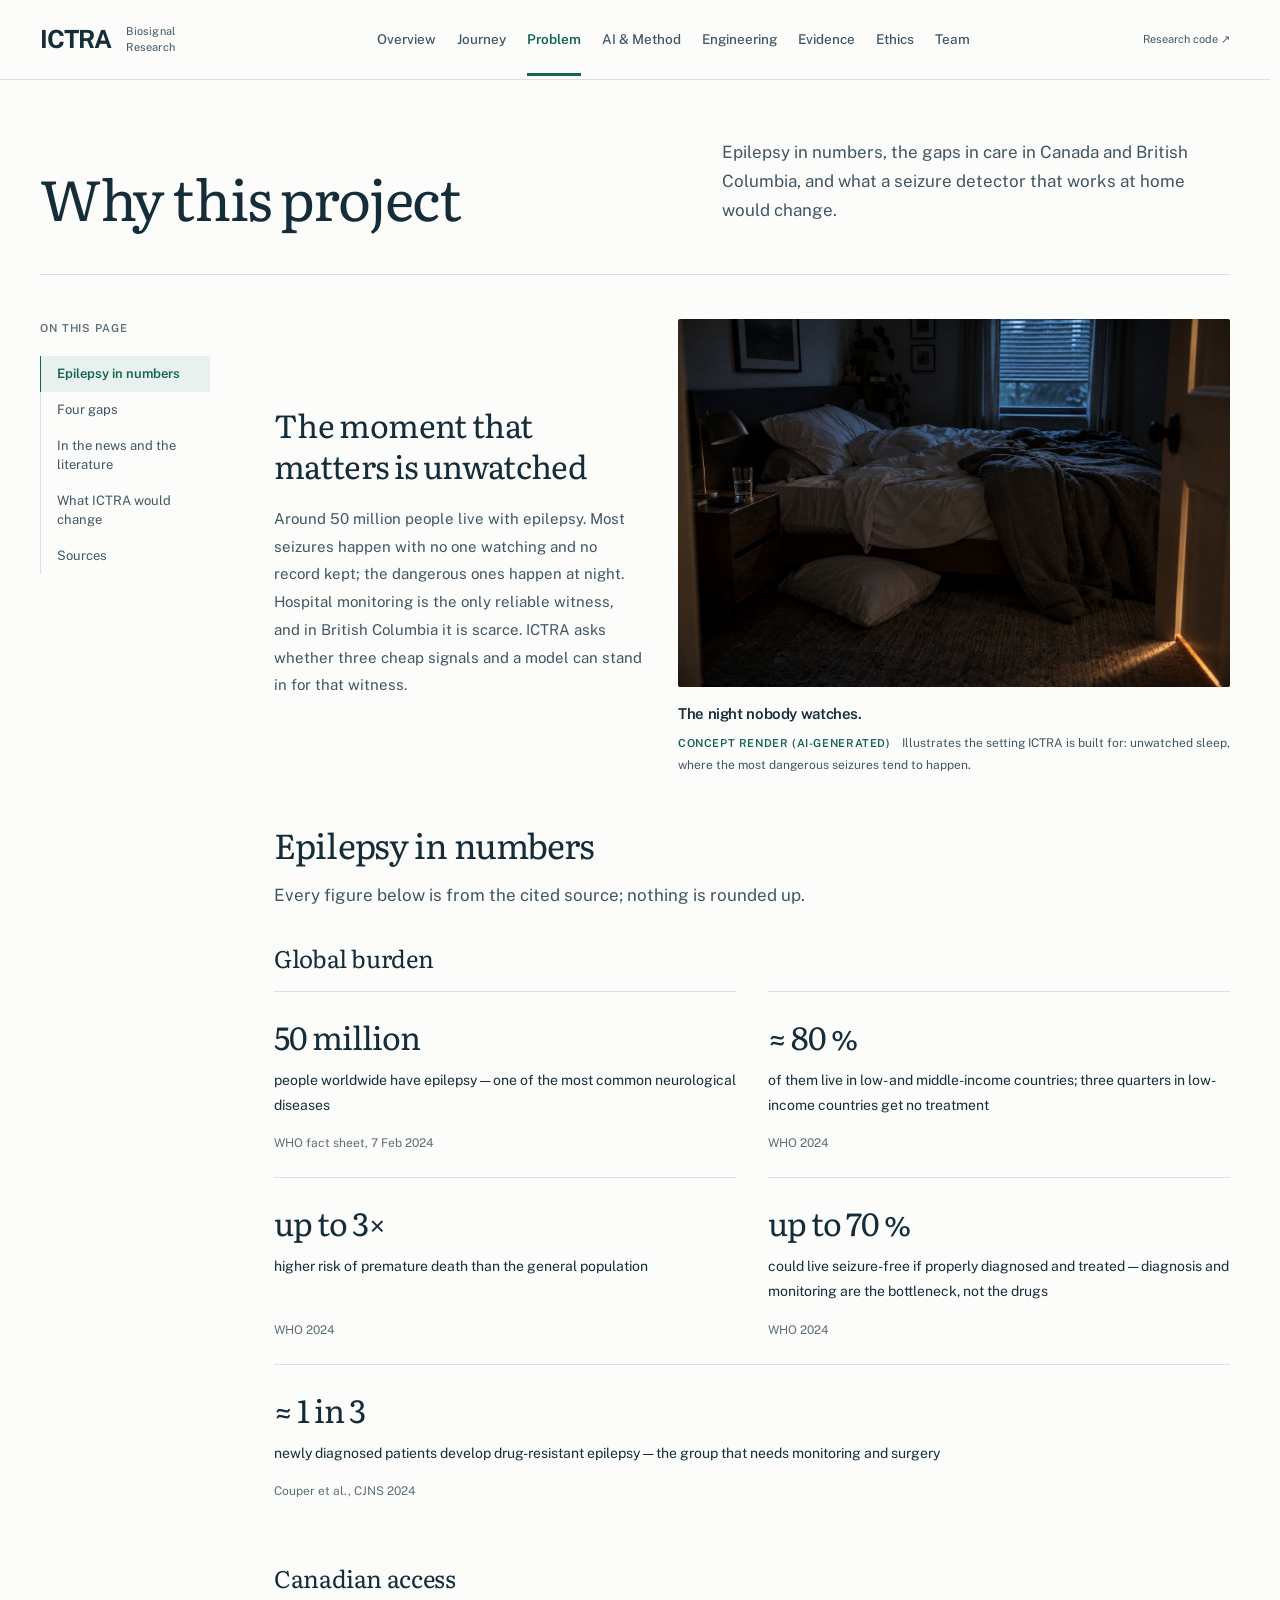
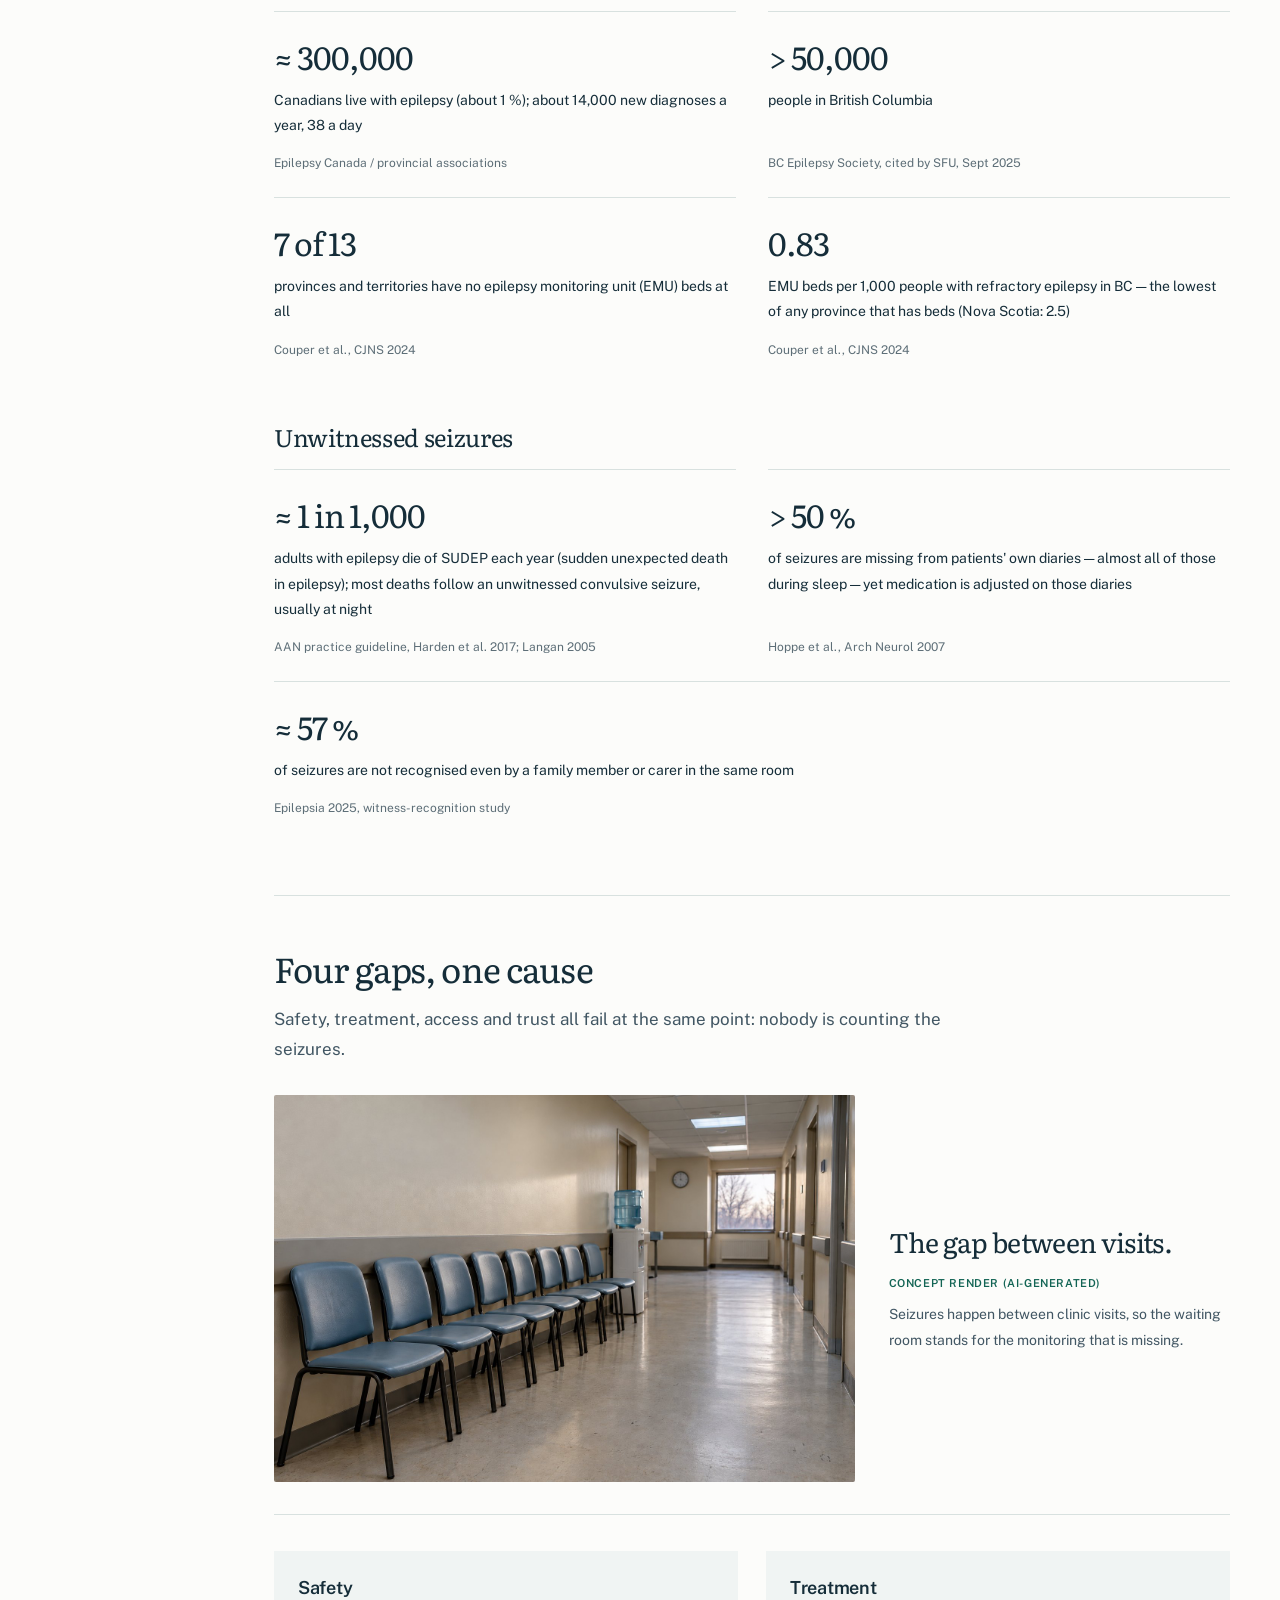
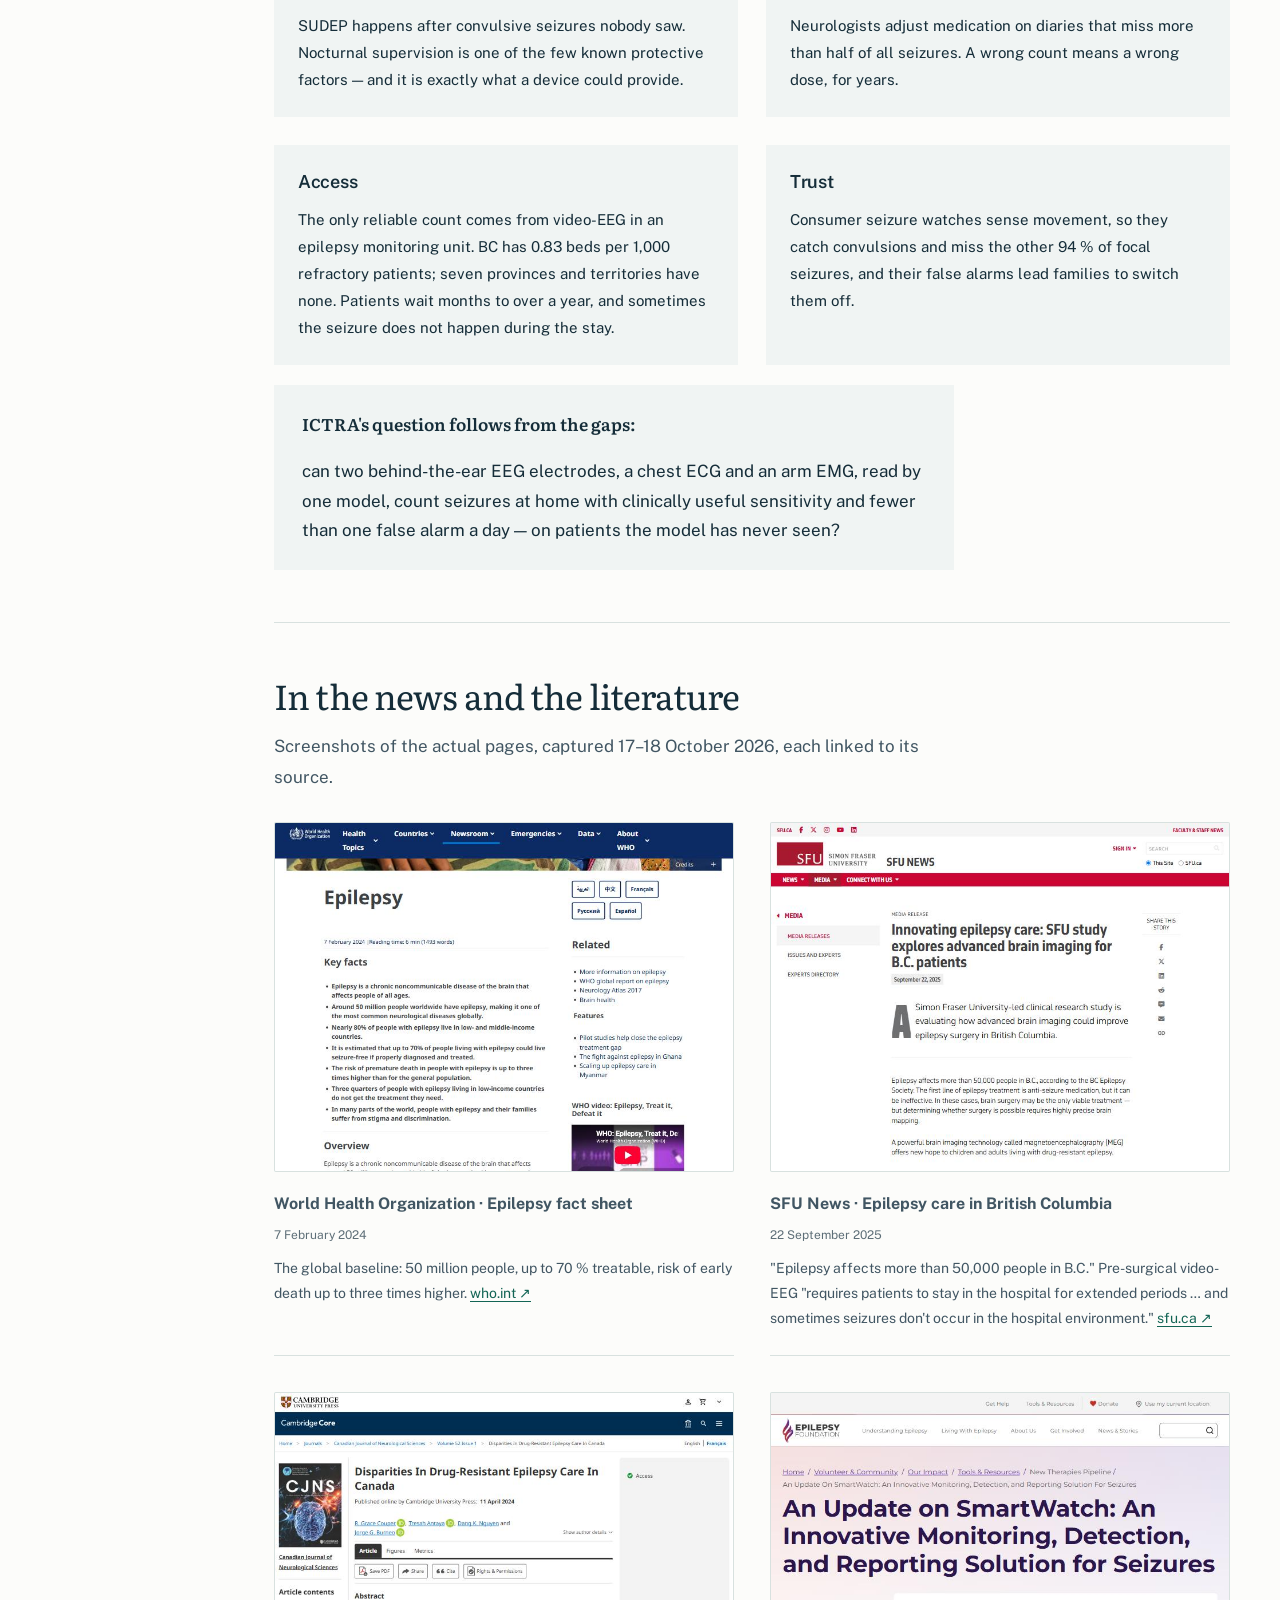
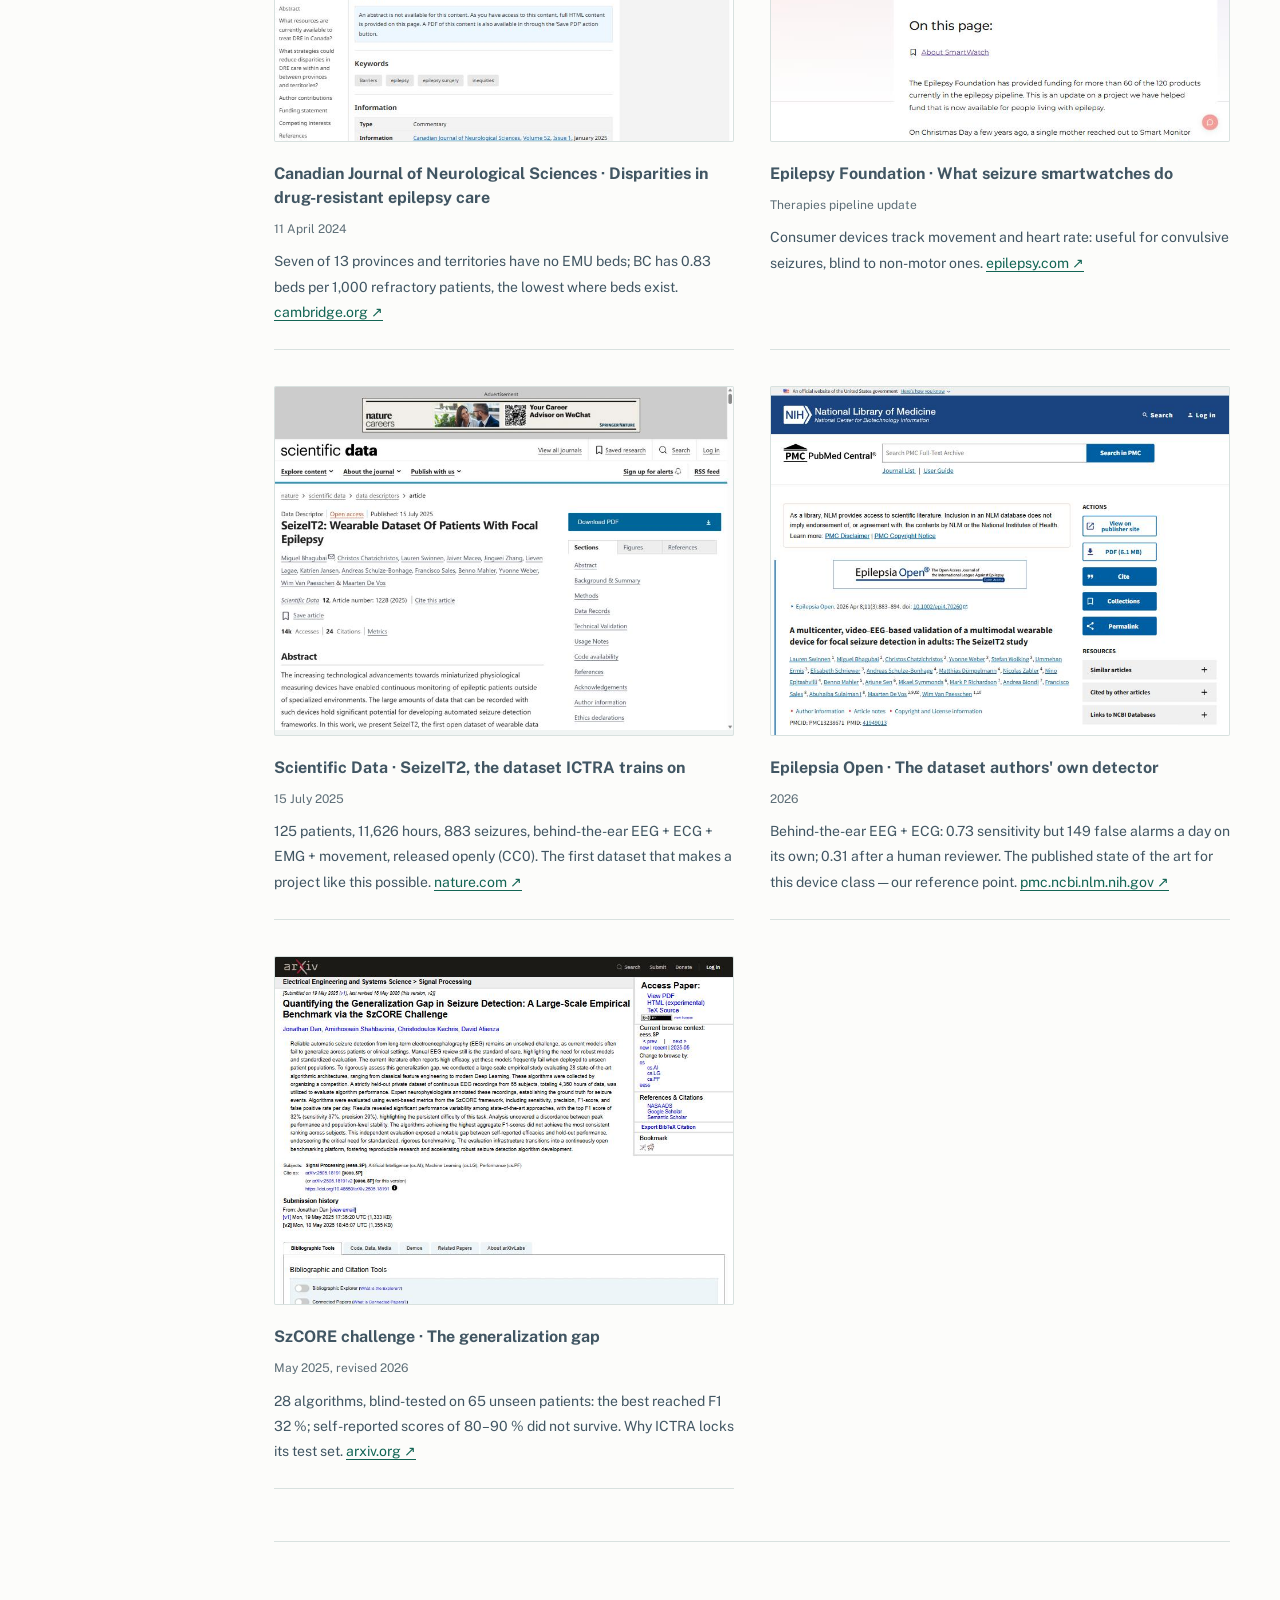
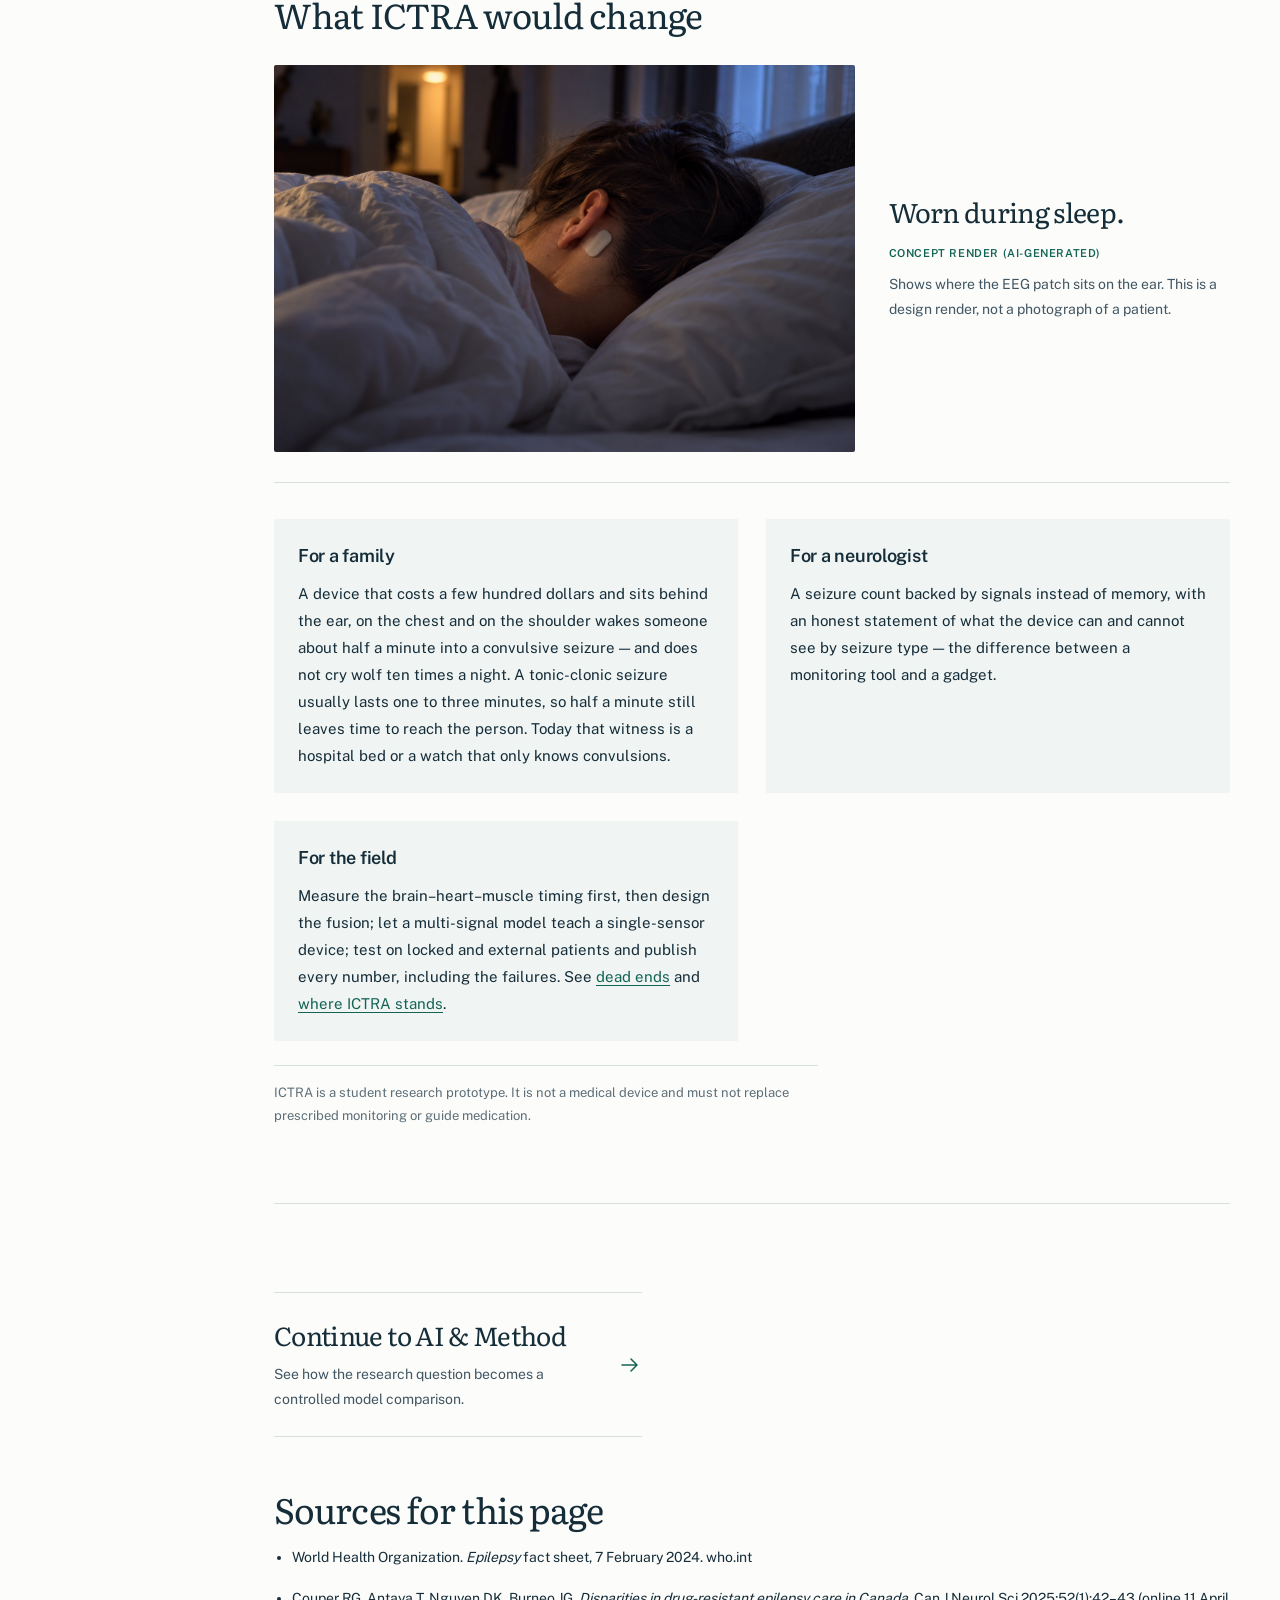
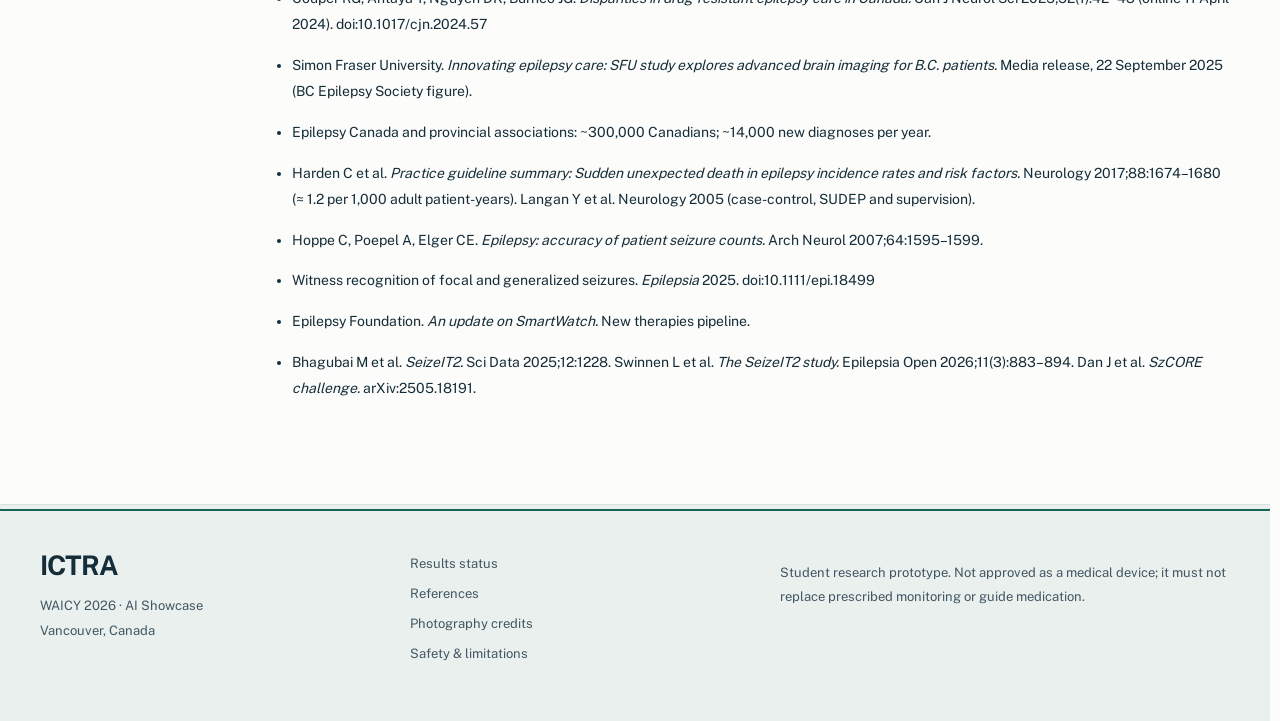
==== commit f4fe1123: "Report the locked internal test (28 Oct 2026) The locked set (sub-097..125) was opened once and is n" ====
--- a/background.html
+++ b/background.html
@@ -1,4 +1,4 @@
-<!doctype html><html lang="en" data-theme="light"><head><meta charset="utf-8"><meta name="viewport" content="width=device-width,initial-scale=1"><title>Background | ICTRA Research</title><meta name="description" content="Epilepsy in numbers, the gaps in care, and why a student team built a wearable seizure detector."><link rel="stylesheet" href="source.css"><link rel="stylesheet" href="research-layout.css?v=20261018d"><link rel="preload" href="assets/fonts/public-sans-regular.ttf" as="font" type="font/ttf" crossorigin><link rel="preload" href="assets/fonts/literata-regular.ttf" as="font" type="font/ttf" crossorigin><link rel="stylesheet" href="ictra-editorial.css?v=20261018-components2"><link rel="stylesheet" href="ui-components.css?v=20261018-components2"><link rel="stylesheet" href="site-entrance.css?v=20261018-entry2"><link rel="icon" href="data:image/svg+xml,%3Csvg xmlns=%27http://www.w3.org/2000/svg%27 viewBox=%270 0 32 32%27%3E%3Crect width=%2732%27 height=%2732%27 rx=%276%27 fill=%27%230d6c86%27/%3E%3Cpolyline points=%274,18 9,18 12,10 15,24 18,14 21,18 28,18%27 fill=%27none%27 stroke=%27%23fff%27 stroke-width=%272.4%27 stroke-linejoin=%27round%27 stroke-linecap=%27round%27/%3E%3C/svg%3E"><meta name="theme-color" content="#0d6c86"><meta property="og:title" content="Background | ICTRA Research"><meta property="og:description" content="Epilepsy in numbers, the gaps in care, and why a student team built a wearable seizure detector."><meta property="og:type" content="website"></head><body><script defer src="site-entrance.js?v=20261018-entry2"></script><a class="skip-link" href="#main">Skip to content</a><header class="site-header"><div class="site-wrap masthead"><a href="index.html" class="site-brand">ICTRA<span>Biosignal Research</span></a><a class="repo-link" href="https://github.com/AICAllenZhou/biosignal-studio" target="_blank" rel="noopener">BioSignal Studio ↗</a><button class="menu-toggle" aria-expanded="false" aria-controls="primary-nav">Menu</button></div><nav id="primary-nav" class="primary-nav" aria-label="Main navigation"><div class="site-wrap"><a href="index.html">Overview</a><a href="journey.html">Journey</a><a href="background.html" aria-current="page">Problem</a><a href="science.html">AI & Method</a><a href="system.html">Engineering</a><a href="evidence.html">Evidence</a><a href="safety.html">Ethics</a><a href="team.html">Team</a></div></nav></header><main id="main"><div class="site-wrap page-heading"><div class="breadcrumb"><a href="index.html">ICTRA</a> / Background</div><span class="rubric-tag">WAICY rubric · Problem Statement · 10 pts</span><h1>Why this project</h1><p>Epilepsy in numbers, the gaps in care in Canada and British Columbia, and what a seizure detector that works at home would change.</p></div>
+<!doctype html><html lang="en" data-theme="light"><head><meta charset="utf-8"><meta name="viewport" content="width=device-width,initial-scale=1"><title>Background | ICTRA Research</title><meta name="description" content="Epilepsy in numbers, the gaps in care, and why a student team built a wearable seizure detector."><link rel="stylesheet" href="source.css"><link rel="stylesheet" href="research-layout.css?v=20261018d"><link rel="preload" href="assets/fonts/public-sans-regular.ttf" as="font" type="font/ttf" crossorigin><link rel="preload" href="assets/fonts/literata-regular.ttf" as="font" type="font/ttf" crossorigin><link rel="stylesheet" href="ictra-editorial.css?v=20261018-components2"><link rel="stylesheet" href="ui-components.css?v=20261018-components2"><link rel="stylesheet" href="site-entrance.css?v=20261018-entry2"><link rel="icon" href="data:image/svg+xml,%3Csvg xmlns=%27http://www.w3.org/2000/svg%27 viewBox=%270 0 32 32%27%3E%3Crect width=%2732%27 height=%2732%27 rx=%276%27 fill=%27%230d6c86%27/%3E%3Cpolyline points=%274,18 9,18 12,10 15,24 18,14 21,18 28,18%27 fill=%27none%27 stroke=%27%23fff%27 stroke-width=%272.4%27 stroke-linejoin=%27round%27 stroke-linecap=%27round%27/%3E%3C/svg%3E"><meta name="theme-color" content="#0d6c86"><meta property="og:title" content="Background | ICTRA Research"><meta property="og:description" content="Epilepsy in numbers, the gaps in care, and why a student team built a wearable seizure detector."><meta property="og:type" content="website"></head><body><script defer src="site-entrance.js?v=20261018-entry2"></script><a class="skip-link" href="#main">Skip to content</a><header class="site-header"><div class="site-wrap masthead"><a href="index.html" class="site-brand">ICTRA<span>Biosignal Research</span></a><a class="repo-link" href="https://github.com/AICAllenZhou/ictra-research" target="_blank" rel="noopener">Research code ↗</a><button class="menu-toggle" aria-expanded="false" aria-controls="primary-nav">Menu</button></div><nav id="primary-nav" class="primary-nav" aria-label="Main navigation"><div class="site-wrap"><a href="index.html">Overview</a><a href="journey.html">Journey</a><a href="background.html" aria-current="page">Problem</a><a href="science.html">AI & Method</a><a href="system.html">Engineering</a><a href="evidence.html">Evidence</a><a href="safety.html">Ethics</a><a href="team.html">Team</a></div></nav></header><main id="main"><div class="site-wrap page-heading"><div class="breadcrumb"><a href="index.html">ICTRA</a> / Background</div><span class="rubric-tag">The problem</span><h1>Why this project</h1><p>Epilepsy in numbers, the gaps in care in Canada and British Columbia, and what a seizure detector that works at home would change.</p></div>
 <div class="site-wrap document-layout"><aside class="contents"><nav aria-label="On this page"><p>On this page</p><a href="#numbers">Epilepsy in numbers</a><a href="#gaps">Four gaps</a><a href="#news">In the news and the literature</a><a href="#meaning">What ICTRA would change</a><a href="#bg-sources">Sources</a></nav></aside>
 <div class="document-content">
 <aside class="page-brief"><h2>The moment that matters is unwatched</h2><p>Around 50 million people live with epilepsy. Most seizures happen with no one watching and no record kept; the dangerous ones happen at night. Hospital monitoring is the only reliable witness, and in British Columbia it is scarce. ICTRA asks whether three cheap signals and a model can stand in for that witness.</p></aside>
@@ -52,7 +52,7 @@
 <section class="research-section" id="meaning"><div class="wrap">
 <div class="sec-head"><h2>What ICTRA would change</h2></div><div class="shots"><figure class="context-photo"><img alt="Concept render: a sleeping person with the behind-the-ear patch in place. No face shown." height="1024" loading="eager" src="assets/web/concept/p12-asleep-ear-patch.jpg" width="1536"/><figcaption><strong>Worn during sleep.</strong> <span class="render-tag">Concept render (AI-generated)</span> Shows where the EEG patch sits on the ear. This is a design render, not a photograph of a patient.</figcaption></figure></div>
 <div class="gap-grid">
-<article><h3>For a family</h3><p>A device that costs a few hundred dollars and sits behind the ear and on the arm wakes someone within seconds of a convulsive seizure — and does not cry wolf ten times a night. Today that witness is a hospital bed or a watch that only knows convulsions.</p></article>
+<article><h3>For a family</h3><p>A device that costs a few hundred dollars and sits behind the ear, on the chest and on the shoulder wakes someone about half a minute into a convulsive seizure — and does not cry wolf ten times a night. A tonic-clonic seizure usually lasts one to three minutes, so half a minute still leaves time to reach the person. Today that witness is a hospital bed or a watch that only knows convulsions.</p></article>
 <article><h3>For a neurologist</h3><p>A seizure count backed by signals instead of memory, with an honest statement of what the device can and cannot see by seizure type — the difference between a monitoring tool and a gadget.</p></article>
 <article><h3>For the field</h3><p>Measure the brain–heart–muscle timing first, then design the fusion; let a multi-signal model teach a single-sensor device; test on locked and external patients and publish every number, including the failures. See <a href="evidence.html#negative">dead ends</a> and <a href="evidence.html#landscape">where ICTRA stands</a>.</p></article>
 </div>
--- a/ictra-editorial.css
+++ b/ictra-editorial.css
@@ -253,6 +253,10 @@
 th{font:600 11px/1.6 var(--body);letter-spacing:.025em;background:var(--surface-2);color:var(--ink-2)}
 td{line-height:1.7;padding-block:13px}
 .results-table th,.results-table td{padding-block:11px}
+.results-table.prose-table{min-width:0}
+.results-table.prose-table th,.results-table.prose-table td{white-space:normal;vertical-align:top}
+.results-table.prose-table td:first-child,.results-table.prose-table th:first-child{width:42%}
+@media (max-width:640px){.results-table.prose-table td:first-child,.results-table.prose-table th:first-child{width:auto}}
 .scroll-x,.table-wrap{scrollbar-color:#aabdb6 var(--surface-2);scrollbar-width:thin}
 .table-scroll-hint{margin:14px 0 8px;font-size:12px;line-height:1.7;color:var(--muted)}
 .table-scroll-hint[hidden]{display:none}
